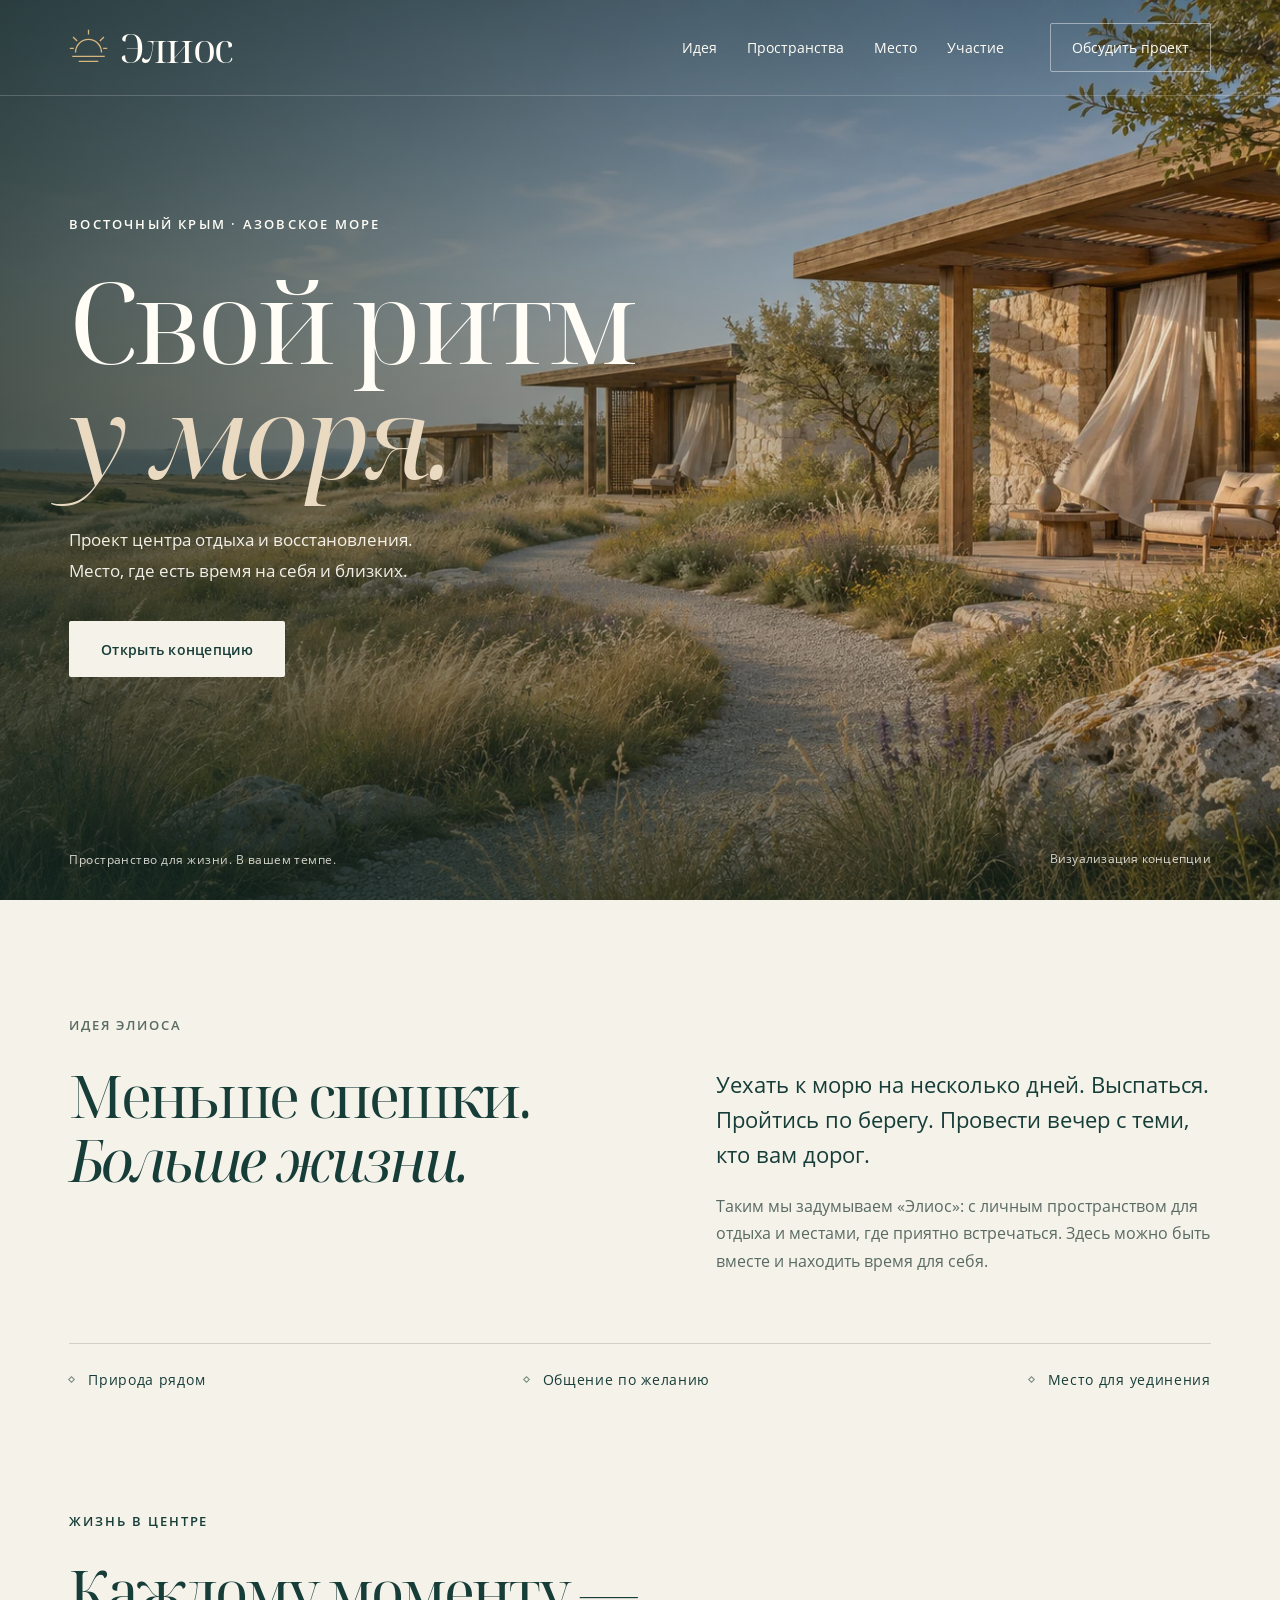
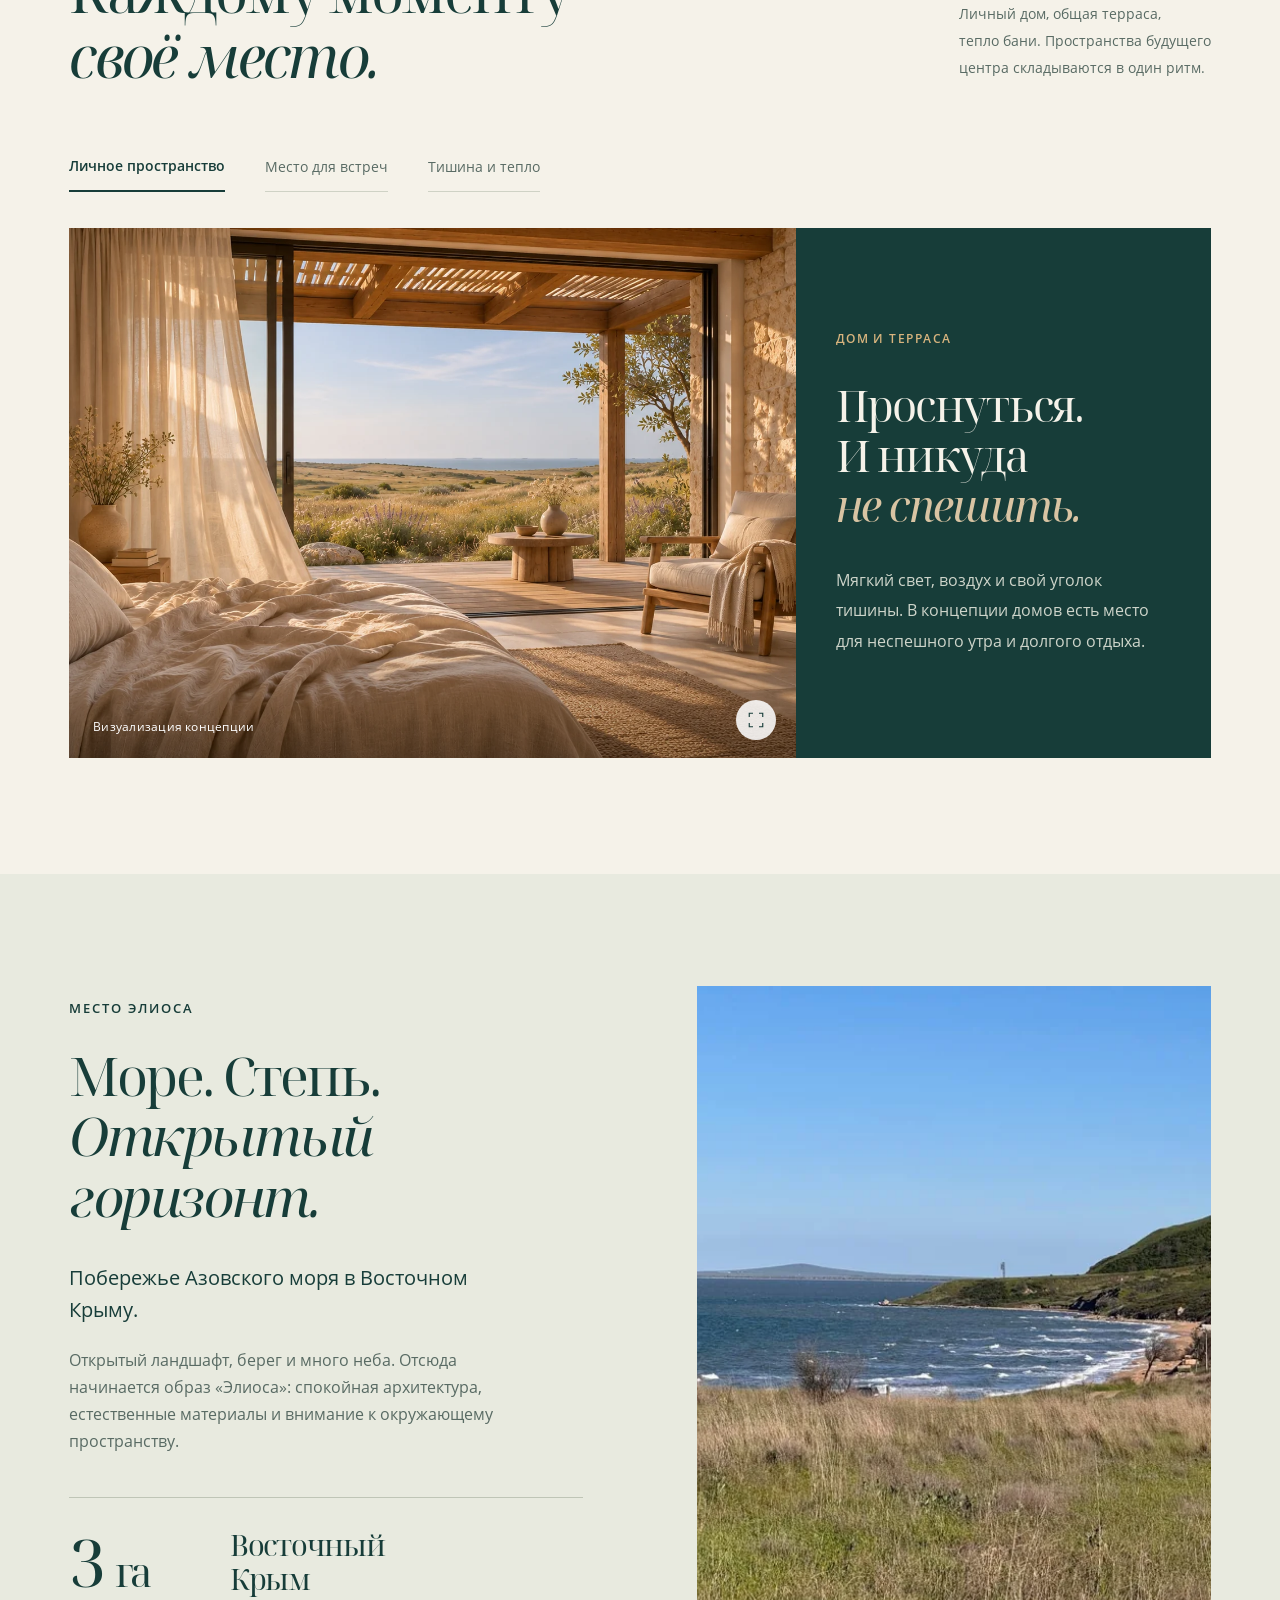
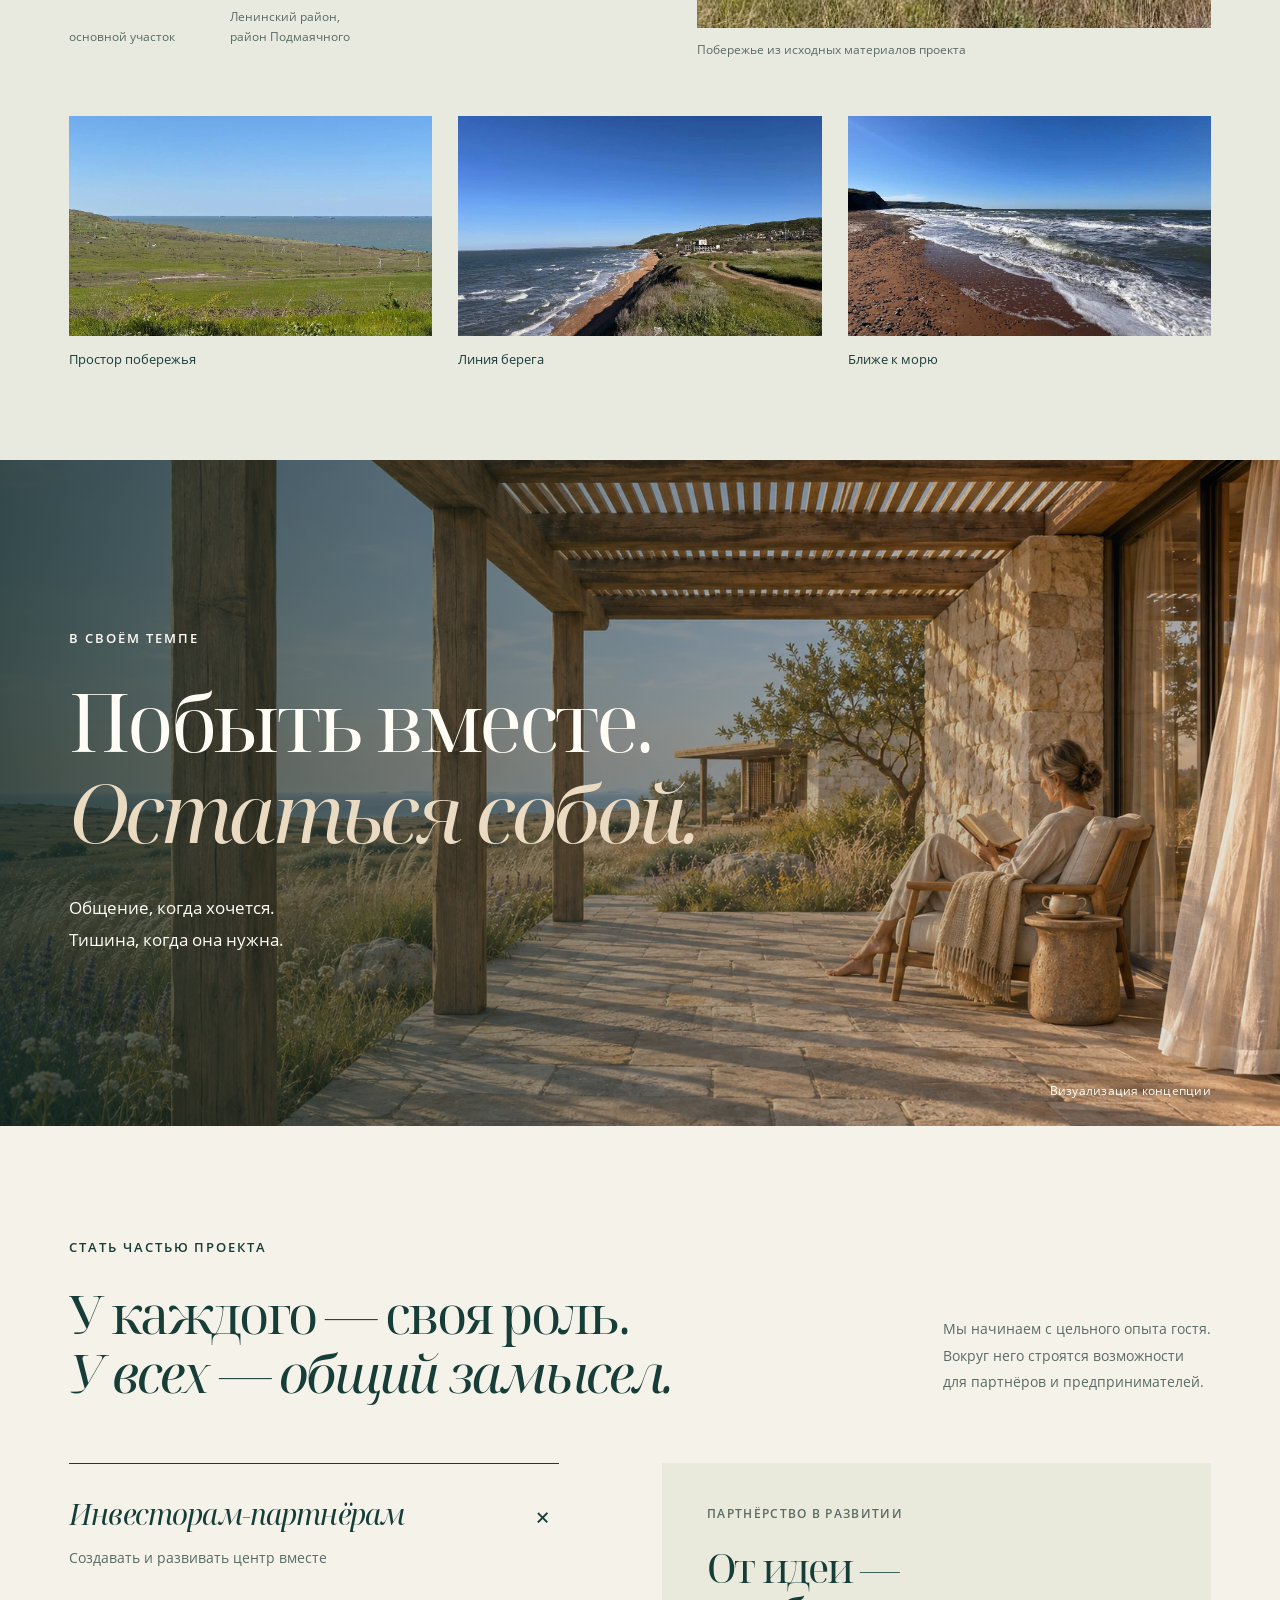
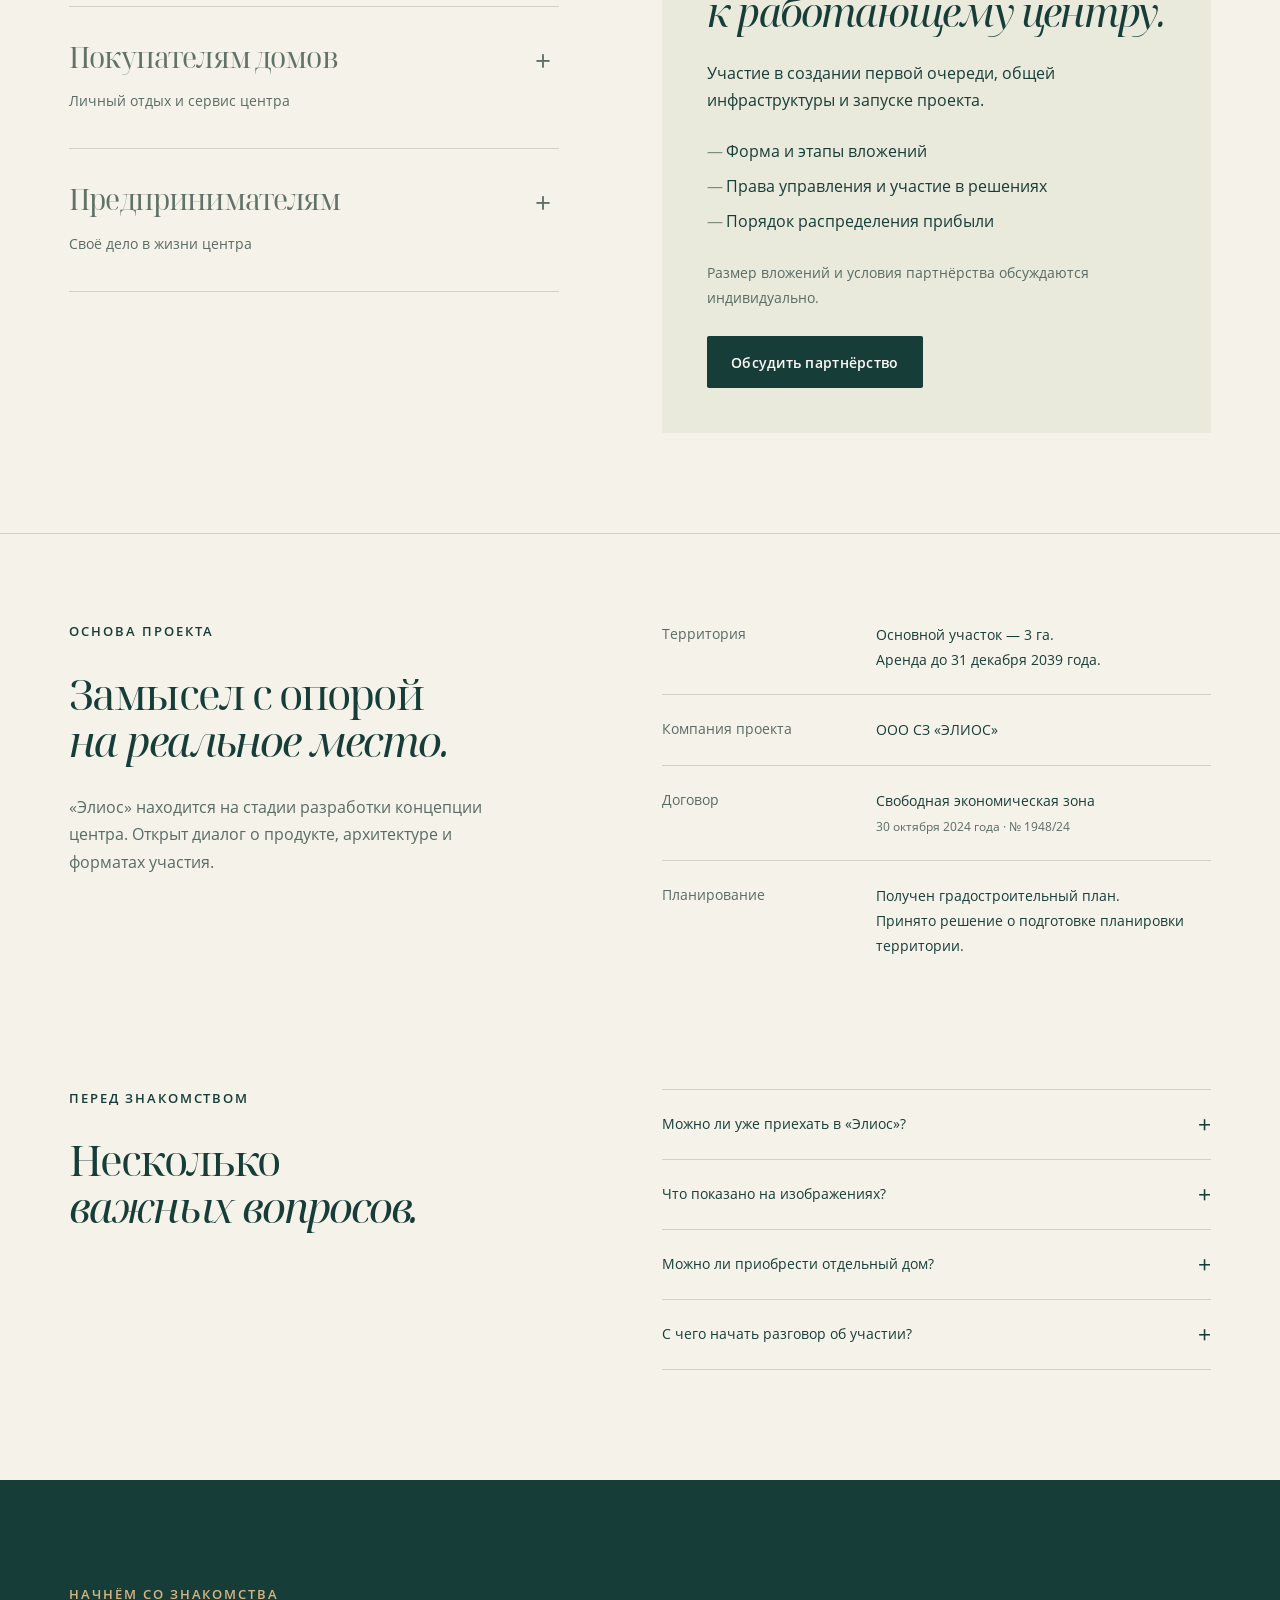
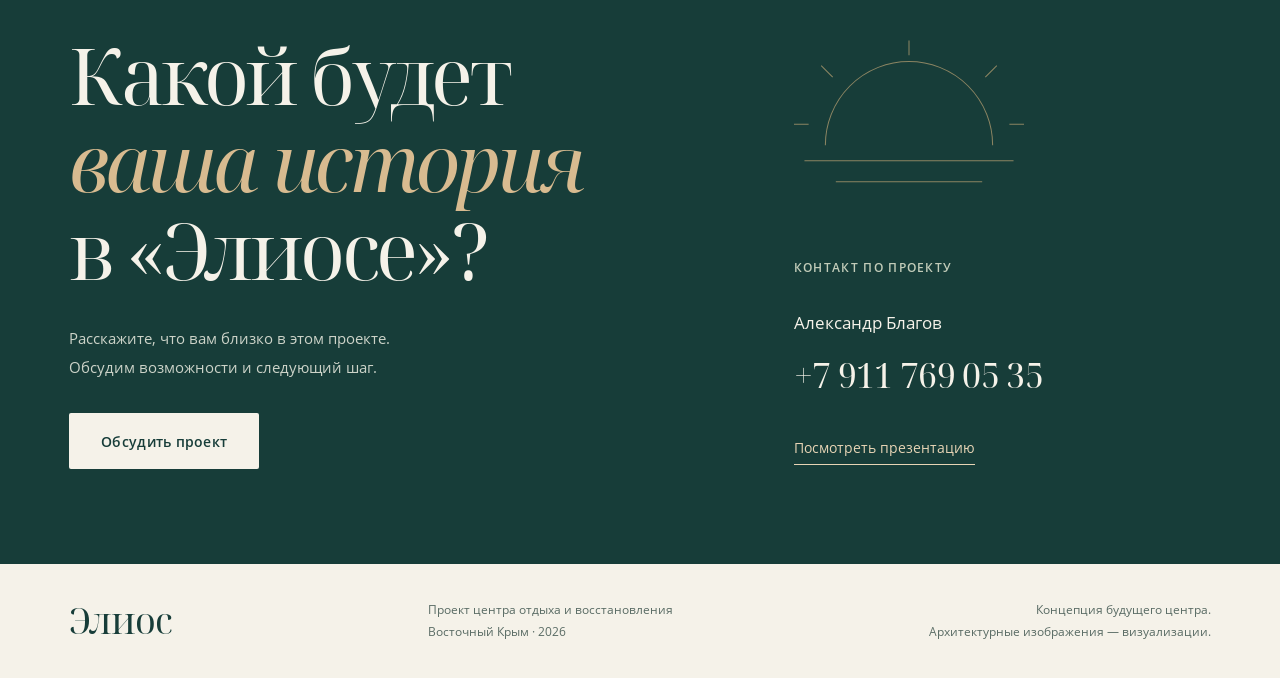
==== index.html @ 0b19d4a9 "Собрать первый макет сайта Элиос: концепция, пространства и участие" ====
<!doctype html>
<html lang="ru">
<head>
  <meta charset="UTF-8">
  <meta name="viewport" content="width=device-width,initial-scale=1">
  <meta name="theme-color" content="#173d39">
  <meta name="robots" content="noindex,nofollow,noarchive">
  <meta name="description" content="Элиос — проект центра отдыха и восстановления на побережье Азовского моря в Восточном Крыму. Свой ритм у моря. Концепция и возможности участия.">
  <meta property="og:title" content="Элиос — свой ритм у моря">
  <meta property="og:description" content="Проект центра отдыха и восстановления в Восточном Крыму. Откройте концепцию и найдите свою роль в проекте.">
  <meta property="og:type" content="website">
  <meta property="og:locale" content="ru_RU">
  <title>Элиос — свой ритм у моря</title>
  <link rel="icon" type="image/svg+xml" href="assets/favicon.svg">
  <link rel="preload" href="assets/fonts/serif.woff" as="font" type="font/woff" crossorigin>
  <link rel="preload" href="assets/fonts/sans.woff" as="font" type="font/woff" crossorigin>
  <link rel="preload" as="image" href="assets/hero.webp" imagesrcset="assets/hero-small.webp 840w, assets/hero.webp 1672w" imagesizes="100vw">
  <link rel="stylesheet" href="styles.css">
  <script src="app.js" defer></script>
</head>
<body>
  <a class="skip-link" href="#main">Перейти к содержанию</a>
  <header class="header" id="header">
    <a class="brand" href="#top" aria-label="Элиос — на главную">
      <svg class="sun-mark" viewBox="0 0 48 48" fill="none" aria-hidden="true"><path d="M8 30a16 16 0 0 1 32 0M4 35h40M12 41h24M24 2v6M5 11l5 5M43 11l-5 5M1 25h5M42 25h5" stroke="currentColor" stroke-width="1.6"/></svg>
      <span>Элиос</span>
    </a>
    <nav class="nav" aria-label="Основная навигация" id="navigation">
      <a href="#idea">Идея</a><a href="#spaces">Пространства</a><a href="#place">Место</a><a href="#participation">Участие</a>
      <button class="nav-contact" type="button" data-contact>Обсудить проект</button>
    </nav>
    <button class="menu-toggle" type="button" aria-expanded="false" aria-controls="navigation" aria-label="Открыть меню"><span></span><span></span></button>
  </header>

  <main id="main">
    <section class="hero" id="top" aria-labelledby="hero-title">
      <img class="hero-image" src="assets/hero.webp" srcset="assets/hero-small.webp 840w, assets/hero.webp 1672w" sizes="100vw" width="1672" height="941" alt="Визуализация концепции: дома с террасами среди прибрежной степи" fetchpriority="high">
      <div class="hero-shade"></div>
      <div class="hero-content wrap">
        <p class="eyebrow hero-eyebrow">Восточный Крым · Азовское море</p>
        <h1 id="hero-title">Свой ритм<br> <em>у моря.</em></h1>
        <p class="hero-copy">Проект центра отдыха и восстановления.<br> Место, где есть время на себя и близких.</p>
        <a class="button button-light" href="#idea">Открыть концепцию</a>
      </div>
      <div class="hero-bottom wrap"><span>Пространство для жизни. В вашем темпе.</span><span class="image-note">Визуализация концепции</span></div>
    </section>

    <section class="intro section wrap" id="idea" aria-labelledby="intro-title">
      <div class="intro-heading"><p class="eyebrow">Идея Элиоса</p><h2 id="intro-title">Меньше спешки.<br> <em>Больше жизни.</em></h2></div>
      <div class="intro-copy"><p class="lead">Уехать к морю на несколько дней. Выспаться. Пройтись по берегу. Провести вечер с теми, кто вам дорог.</p><p>Таким мы задумываем «Элиос»: с личным пространством для отдыха и местами, где приятно встречаться. Здесь можно быть вместе и находить время для себя.</p></div>
      <div class="intro-values"><span>Природа рядом</span><span>Общение по желанию</span><span>Место для уединения</span></div>
    </section>

    <section class="spaces section" id="spaces" aria-labelledby="spaces-title">
      <div class="section-top wrap"><div><p class="eyebrow">Жизнь в центре</p><h2 id="spaces-title">Каждому моменту —<br> <em>своё место.</em></h2></div><p class="section-aside">Личный дом, общая терраса,<br> тепло бани. Пространства будущего<br> центра складываются в один ритм.</p></div>
      <div class="space-tabs wrap" role="tablist" aria-label="Пространства центра">
        <button id="tab-home" role="tab" aria-selected="true" aria-controls="space-home" tabindex="0" data-space="home">Личное пространство</button>
        <button id="tab-cafe" role="tab" aria-selected="false" aria-controls="space-cafe" tabindex="-1" data-space="cafe">Место для встреч</button>
        <button id="tab-bath" role="tab" aria-selected="false" aria-controls="space-bath" tabindex="-1" data-space="bath">Тишина и тепло</button>
      </div>
      <div class="space-stage wrap">
        <article class="space-panel" id="space-home" role="tabpanel" aria-labelledby="tab-home" tabindex="0">
          <div class="space-visual"><img src="assets/home.webp" srcset="assets/home-small.webp 840w, assets/home.webp 1672w" sizes="(max-width: 760px) 100vw, 75vw" width="1672" height="941" loading="lazy" alt="Визуализация светлой спальни с выходом на террасу"><span class="image-note">Визуализация концепции</span><button class="image-expand" type="button" data-gallery="home" aria-label="Увеличить визуализацию дома"><svg viewBox="0 0 24 24" fill="none" aria-hidden="true"><path d="M8 3H3v5M16 3h5v5M3 16v5h5M21 16v5h-5" stroke="currentColor" stroke-width="1.5"/></svg></button></div>
          <div class="space-story"><span class="small-label">Дом и терраса</span><h3>Проснуться.<br> И никуда<br> <em>не спешить.</em></h3><p>Мягкий свет, воздух и свой уголок тишины. В концепции домов есть место для неспешного утра и долгого отдыха.</p></div>
        </article>
        <article class="space-panel" id="space-cafe" role="tabpanel" aria-labelledby="tab-cafe" tabindex="0" hidden>
          <div class="space-visual"><img src="assets/cafe.webp" srcset="assets/cafe-small.webp 840w, assets/cafe.webp 1672w" sizes="(max-width: 760px) 100vw, 75vw" width="1672" height="941" loading="lazy" alt="Визуализация открытой террасы кафе в вечернем свете"><span class="image-note">Визуализация концепции</span><button class="image-expand" type="button" data-gallery="cafe" aria-label="Увеличить визуализацию кафе"><svg viewBox="0 0 24 24" fill="none" aria-hidden="true"><path d="M8 3H3v5M16 3h5v5M3 16v5h5M21 16v5h-5" stroke="currentColor" stroke-width="1.5"/></svg></button></div>
          <div class="space-story"><span class="small-label">Кафе и общие пространства</span><h3>Разговоры,<br> которые хочется<br> <em>продолжить.</em></h3><p>Завтрак на открытом воздухе, ужин с близкими, новые знакомства. Общая терраса задумана как место притяжения гостей.</p></div>
        </article>
        <article class="space-panel" id="space-bath" role="tabpanel" aria-labelledby="tab-bath" tabindex="0" hidden>
          <div class="space-visual"><img src="assets/bath.webp" srcset="assets/bath-small.webp 840w, assets/bath.webp 1672w" sizes="(max-width: 760px) 100vw, 75vw" width="1672" height="941" loading="lazy" alt="Визуализация бани с деревянной купелью и местом для отдыха"><span class="image-note">Визуализация концепции</span><button class="image-expand" type="button" data-gallery="bath" aria-label="Увеличить визуализацию бани"><svg viewBox="0 0 24 24" fill="none" aria-hidden="true"><path d="M8 3H3v5M16 3h5v5M3 16v5h5M21 16v5h-5" stroke="currentColor" stroke-width="1.5"/></svg></button></div>
          <div class="space-story"><span class="small-label">Баня и отдых</span><h3>Тёплый пар.<br> Чашка чая.<br> <em>Тихий вечер.</em></h3><p>Отдых, которому можно отдать всё внимание. Баня и пространство после пара — одна из идей будущей инфраструктуры центра.</p></div>
        </article>
      </div>
    </section>

    <section class="place section" id="place" aria-labelledby="place-title">
      <div class="place-layout wrap">
        <div class="place-copy"><p class="eyebrow">Место Элиоса</p><h2 id="place-title">Море. Степь.<br> <em>Открытый горизонт.</em></h2><p class="lead">Побережье Азовского моря в Восточном Крыму.</p><p>Открытый ландшафт, берег и много неба. Отсюда начинается образ «Элиоса»: спокойная архитектура, естественные материалы и внимание к окружающему пространству.</p><div class="place-facts"><div><strong>3 <span>га</span></strong><span>основной участок</span></div><div><strong class="fact-place">Восточный<br> Крым</strong><span>Ленинский район,<br> район Подмаячного</span></div></div></div>
        <figure class="place-photo"><button type="button" data-gallery="coast" aria-label="Посмотреть фотографию побережья крупнее"><img src="assets/coast.webp" srcset="assets/coast-small.webp 840w, assets/coast.webp 1280w" sizes="(max-width: 760px) 100vw, 50vw" width="1280" height="960" loading="lazy" alt="Фотография побережья из исходных материалов Элиоса: бухта, травянистый берег и море"></button><figcaption>Побережье из исходных материалов проекта</figcaption></figure>
      </div>
      <div class="coast-gallery wrap"><button type="button" data-gallery="land"><img src="assets/land.webp" width="1280" height="960" loading="lazy" alt="Открытая степная территория с морем на горизонте"><span>Простор побережья</span></button><button type="button" data-gallery="shore"><img src="assets/shore.webp" width="1280" height="960" loading="lazy" alt="Вид вдоль береговой линии Азовского моря"><span>Линия берега</span></button><button type="button" data-gallery="waves"><img src="assets/waves.webp" width="1008" height="680" loading="lazy" alt="Набегающие на берег морские волны"><span>Ближе к морю</span></button></div>
    </section>

    <section class="pause-section" aria-labelledby="pause-title"><img src="assets/porch.webp" width="1672" height="941" loading="lazy" alt="Визуализация террасы с видом на прибрежный ландшафт"><div class="pause-shade"></div><div class="pause-copy wrap"><p class="eyebrow">В своём темпе</p><h2 id="pause-title">Побыть вместе.<br> <em>Остаться собой.</em></h2><p>Общение, когда хочется.<br> Тишина, когда она нужна.</p></div><span class="image-note">Визуализация концепции</span></section>

    <section class="participation section" id="participation" aria-labelledby="participation-title">
      <div class="section-top wrap"><div><p class="eyebrow">Стать частью проекта</p><h2 id="participation-title">У каждого — своя роль.<br> <em>У всех — общий замысел.</em></h2></div><p class="section-aside">Мы начинаем с цельного опыта гостя.<br> Вокруг него строятся возможности<br> для партнёров и предпринимателей.</p></div>
      <div class="participation-layout wrap">
        <div class="role-tabs" role="tablist" aria-label="Направления участия" aria-orientation="vertical">
          <button id="role-partner" type="button" role="tab" aria-selected="true" aria-controls="panel-partner" tabindex="0" data-role="partner"><span class="role-label">Инвесторам-партнёрам</span><span>Создавать и развивать центр вместе</span><span class="role-indicator" aria-hidden="true">+</span></button>
          <button id="role-home" type="button" role="tab" aria-selected="false" aria-controls="panel-home" tabindex="-1" data-role="home"><span class="role-label">Покупателям домов</span><span>Личный отдых и сервис центра</span><span class="role-indicator" aria-hidden="true">+</span></button>
          <button id="role-business" type="button" role="tab" aria-selected="false" aria-controls="panel-business" tabindex="-1" data-role="business"><span class="role-label">Предпринимателям</span><span>Своё дело в жизни центра</span><span class="role-indicator" aria-hidden="true">+</span></button>
        </div>
        <div class="role-content">
          <article id="panel-partner" role="tabpanel" aria-labelledby="role-partner" tabindex="0"><p class="small-label">Партнёрство в развитии</p><h3>От идеи —<br> <em>к работающему центру.</em></h3><p>Участие в создании первой очереди, общей инфраструктуры и запуске проекта.</p><ul><li>Форма и этапы вложений</li><li>Права управления и участие в решениях</li><li>Порядок распределения прибыли</li></ul><p class="role-note">Размер вложений и условия партнёрства обсуждаются индивидуально.</p><button class="button button-dark" type="button" data-contact data-interest="partner">Обсудить партнёрство</button></article>
          <article id="panel-home" role="tabpanel" aria-labelledby="role-home" tabindex="0" hidden><p class="small-label">Дом для личного отдыха</p><h3>Своё пространство.<br> <em>Возможности центра.</em></h3><p>Для тех, кто рассматривает дом у моря для себя и близких, с доступом к жизни и сервису центра.</p><ul><li>Сценарий личного использования</li><li>Обслуживание и содержание</li><li>Возможность передачи в управление</li></ul><p class="role-note">Формат приобретения, права на объект и модель управления разрабатываются. Продажи пока не открыты.</p><button class="button button-dark" type="button" data-contact data-interest="home">Узнать о формате</button></article>
          <article id="panel-business" role="tabpanel" aria-labelledby="role-business" tabindex="0" hidden><p class="small-label">Инфраструктура и сервис</p><h3>Ваше дело.<br> <em>Общая атмосфера.</em></h3><p>Кафе, баня, спа и другие услуги для гостей. Рассматриваем идеи предпринимателей, которым близка концепция центра.</p><ul><li>Направление и состав объекта</li><li>Вложения и договорная модель</li><li>Общие стандарты и взаимодействие</li></ul><p class="role-note">Условия создания и работы каждого объекта определяются отдельно.</p><button class="button button-dark" type="button" data-contact data-interest="business">Предложить свой проект</button></article>
        </div>
      </div>
    </section>

    <section class="foundation section wrap" aria-labelledby="foundation-title"><div class="foundation-heading"><p class="eyebrow">Основа проекта</p><h2 id="foundation-title">Замысел с опорой<br> <em>на реальное место.</em></h2><p>«Элиос» находится на стадии разработки концепции центра. Открыт диалог о продукте, архитектуре и форматах участия.</p></div><dl class="foundation-list"><div><dt>Территория</dt><dd>Основной участок — 3 га.<br> Аренда до 31 декабря 2039 года.</dd></div><div><dt>Компания проекта</dt><dd>ООО СЗ «ЭЛИОС»</dd></div><div><dt>Договор</dt><dd>Свободная экономическая зона<br> <span>30 октября 2024 года · № 1948/24</span></dd></div><div><dt>Планирование</dt><dd>Получен градостроительный план.<br> Принято решение о подготовке планировки территории.</dd></div></dl></section>

    <section class="faq section wrap" aria-labelledby="faq-title"><div><p class="eyebrow">Перед знакомством</p><h2 id="faq-title">Несколько<br> <em>важных вопросов.</em></h2></div><div class="faq-items"><details><summary>Можно ли уже приехать в «Элиос»?<span aria-hidden="true">+</span></summary><p>Центр находится на стадии разработки. Бронирование отдыха пока не открыто. Сейчас можно познакомиться с концепцией, рассказать о своём интересе и обсудить участие в проекте.</p></details><details><summary>Что показано на изображениях?<span aria-hidden="true">+</span></summary><p>Снимки побережья взяты из исходных материалов «Элиоса». Дома, кафе, баня и террасы — визуализации идеи будущего центра. Они помогают обсудить атмосферу и архитектурный характер; состав объектов и их размещение ещё определяются.</p></details><details><summary>Можно ли приобрести отдельный дом?<span aria-hidden="true">+</span></summary><p>Такой интерес предусмотрен в концепции. Формат приобретения, статус объекта, права покупателя и условия управления требуют отдельной проработки. Готового предложения о продаже дома или земельного участка сейчас нет.</p></details><details><summary>С чего начать разговор об участии?<span aria-hidden="true">+</span></summary><p>С вашей цели и возможной роли: развитие центра, дом для отдыха или собственный объект инфраструктуры. На этой основе обсуждаются формат, этапы и условия. Связаться можно с Александром Благовым по номеру <a href="tel:+79117690535">+7 911 769 05 35</a>.</p></details></div></section>

    <section class="contact section" id="contact" aria-labelledby="contact-title"><div class="wrap contact-layout"><div><p class="eyebrow">Начнём со знакомства</p><h2 id="contact-title">Какой будет<br> <em>ваша история</em><br> в «Элиосе»?</h2><p>Расскажите, что вам близко в этом проекте.<br> Обсудим возможности и следующий шаг.</p><button type="button" class="button button-light" data-contact>Обсудить проект</button></div><div class="contact-side"><svg class="contact-sun" viewBox="0 0 220 150" fill="none" aria-hidden="true"><path d="M30 100a80 80 0 0 1 160 0M10 115h200M40 135h140M110 0v14M26 24l11 11M194 24l-11 11M0 80h14M206 80h14" stroke="currentColor" stroke-width="1"/></svg><p class="small-label">Контакт по проекту</p><p class="contact-name">Александр Благов</p><a class="contact-phone" href="tel:+79117690535">+7 911 769 05 35</a><a class="text-link" href="https://drive.google.com/file/d/1gvgxaFCP_Wr2BarTZS7fdgreUonL3RET/view" target="_blank" rel="noopener noreferrer">Посмотреть презентацию <span class="sr-only">(откроется в новой вкладке)</span></a></div></div></section>
  </main>

  <footer class="footer wrap"><a class="brand footer-brand" href="#top">Элиос</a><p>Проект центра отдыха и восстановления<br> Восточный Крым · 2026</p><p class="footer-note">Концепция будущего центра.<br> Архитектурные изображения — визуализации.</p></footer>

  <dialog class="contact-dialog" id="contact-dialog" aria-labelledby="dialog-title"><button class="dialog-close" type="button" data-close aria-label="Закрыть окно">×</button><p class="eyebrow">Познакомимся ближе</p><h2 id="dialog-title">Что вам<br> <em>интересно?</em></h2><p class="dialog-intro">Выберите направление для разговора<br> с Александром Благовым.</p><fieldset class="interest-options"><legend class="sr-only">Ваш интерес к проекту</legend><label><input type="radio" name="interest" value="guest" checked><span>Отдых в центре</span></label><label><input type="radio" name="interest" value="partner"><span>Партнёрство</span></label><label><input type="radio" name="interest" value="home"><span>Дом для себя</span></label><label><input type="radio" name="interest" value="business"><span>Свой бизнес</span></label></fieldset><p id="interest-description" class="interest-description">Расскажите, каким вы представляете отдых в «Элиосе». Центр пока находится на стадии разработки.</p><a href="tel:+79117690535" class="button button-dark dialog-phone">Позвонить Александру</a><a href="tel:+79117690535" class="dialog-number">+7 911 769 05 35</a><button type="button" id="copy-inquiry" class="text-link copy-inquiry">Скопировать текст обращения</button><p id="copy-status" class="copy-status" role="status" aria-live="polite"></p></dialog>
  <dialog class="gallery-dialog" id="gallery-dialog" aria-labelledby="gallery-caption"><button class="gallery-close" type="button" data-close aria-label="Закрыть изображение">×</button><div class="gallery-frame"><img id="gallery-image" alt=""><button type="button" class="gallery-previous" aria-label="Предыдущее изображение">‹</button><button type="button" class="gallery-next" aria-label="Следующее изображение">›</button></div><div class="gallery-bottom"><p id="gallery-caption"></p><span id="gallery-count" aria-label="Номер изображения"></span></div></dialog>
</body>
</html>
---- styles.css ----
@font-face{font-family:ElSerif;src:url('assets/fonts/serif.woff') format('woff');font-style:normal;font-weight:400;font-display:swap}
@font-face{font-family:ElSerif;src:url('assets/fonts/serif-italic.woff') format('woff');font-style:italic;font-weight:400;font-display:swap}
@font-face{font-family:ElSans;src:url('assets/fonts/sans.woff') format('woff');font-style:normal;font-weight:400;font-display:swap}
@font-face{font-family:ElSans;src:url('assets/fonts/sans-semibold.woff') format('woff');font-style:normal;font-weight:600;font-display:swap}
:root{--ink:#173d39;--deep:#12332f;--paper:#f5f2e9;--white:#fffdf6;--muted:#596b64;--gold:#d8b47e;--line:#cfd2c5;--serif:ElSerif,Georgia,serif;--sans:ElSans,Arial,sans-serif;--gutter:clamp(24px,5.4vw,92px)}
*,*::before,*::after{box-sizing:border-box}
html{scroll-behavior:smooth;scroll-padding-top:92px}
body{margin:0;background:var(--paper);color:var(--ink);font:400 16px/1.7 var(--sans);-webkit-font-smoothing:antialiased}
body.modal-open{overflow:hidden}
button,input,a{-webkit-tap-highlight-color:transparent}
button,input{font:inherit}
button,a{touch-action:manipulation}
button{color:inherit;cursor:pointer}
a{color:inherit;text-decoration:none}
img{display:block;width:100%;object-fit:cover}
button{border:0}
button:focus-visible,a:focus-visible,summary:focus-visible,[tabindex]:focus-visible{outline:2px solid #bf853b;outline-offset:6px}
button:disabled{cursor:default}
figure,p,h1,h2,h3{margin:0}
p+p{margin-top:1.3em}
h1,h2,h3{font-family:var(--serif);font-weight:400;line-height:1.12;letter-spacing:-.045em}
h2{font-size:clamp(40px,4.5vw,70px)}
h3{font-size:clamp(32px,3vw,46px)}
em{font-weight:400}
::selection{background:#d8b47e;color:var(--deep)}
[hidden]{display:none!important}
.wrap{width:min(100%,1600px);padding-inline:var(--gutter);margin-inline:auto}
.section{padding-block:112px}
.eyebrow,.small-label{font-family:var(--sans);font-size:13px;line-height:1.5;letter-spacing:.15em;text-transform:uppercase;font-weight:600}
.eyebrow{margin-bottom:28px}
.small-label{letter-spacing:.11em}
.lead{font-size:clamp(19px,1.7vw,24px);line-height:1.6}
.button{display:inline-flex;justify-content:center;align-items:center;min-height:56px;padding:16px 31px;border:1px solid transparent;border-radius:2px;font-size:14px;font-weight:600;letter-spacing:.02em;line-height:1.5;transition:background .2s,color .2s,transform .2s}
.button:hover{transform:translateY(-2px)}
.button-light{background:var(--paper);color:var(--ink)}
.button-light:hover{background:#e2d4b8}
.button-dark{background:var(--ink);color:var(--white)}
.button-dark:hover{background:#2a5148}
.text-link{display:inline-block;padding:5px 0;background:none;border:0;border-bottom:1px solid currentColor;font-size:14px;line-height:1.6}
.text-link:hover{color:#b88b4a}
.image-note{font-size:12px;letter-spacing:.02em;line-height:1.5}
.sr-only{position:absolute;width:1px;height:1px;padding:0;margin:-1px;overflow:hidden;clip:rect(0,0,0,0);white-space:nowrap;border:0}
.skip-link{position:fixed;left:20px;top:-100px;z-index:200;padding:12px;background:var(--paper);color:var(--ink)}
.skip-link:focus{top:12px}

/* Navigation and first impression */
.header{position:absolute;left:0;right:0;top:0;z-index:40;display:flex;align-items:center;justify-content:space-between;gap:24px;padding:23px var(--gutter);color:var(--white);border-bottom:1px solid #ffffff30;transition:background .25s,padding .25s,color .25s}
.header.is-scrolled{position:fixed;padding-block:13px;background:rgba(245,242,233,.97);color:var(--ink);border-bottom:1px solid var(--line);backdrop-filter:blur(16px)}
.brand{display:flex;gap:12px;align-items:center;font:400 40px/1 var(--serif);letter-spacing:-.03em;white-space:nowrap}
.sun-mark{width:39px;height:39px;color:var(--gold)}
.is-scrolled .sun-mark{color:var(--ink)}
.nav{display:flex;gap:30px;align-items:center;font-size:14px;line-height:1.5}
.nav>a{padding-block:10px;border-bottom:1px solid transparent;transition:border-color .2s}
.nav>a:hover{border-bottom-color:currentColor}
.nav-contact{margin-left:16px;padding:13px 21px;background:transparent;color:inherit;border:1px solid #ffffff70;border-radius:2px;font-size:14px}
.nav-contact:hover{background:#ffffff15}
.is-scrolled .nav-contact{border-color:#173d3950}
.is-scrolled .nav-contact:hover{background:#173d390b}
.menu-toggle{display:none;background:none;width:44px;height:44px;padding:10px;color:inherit}
.menu-toggle span{display:block;height:1px;background:currentColor;margin:7px 0;transition:transform .2s}
.hero{position:relative;min-height:780px;height:100svh;max-height:1120px;display:flex;align-items:center;isolation:isolate;background:#4a5447;color:var(--white);overflow:hidden}
.hero-image,.hero-shade{position:absolute;inset:0;height:100%;z-index:-2}
.hero-image{object-position:center 56%}
.hero-shade{z-index:-1;background:linear-gradient(90deg,rgba(15,35,31,.72),rgba(20,38,31,.3) 53%,rgba(20,38,31,.03)),linear-gradient(0deg,rgba(15,35,31,.54),transparent 30%,transparent 70%,rgba(20,38,31,.3))}
.hero-content{padding-top:92px;padding-bottom:100px}
.hero-eyebrow{font-size:13px;letter-spacing:.17em;margin-bottom:30px}
.hero h1{font-size:clamp(80px,8.8vw,143px);line-height:1.02;letter-spacing:-.035em;max-width:1050px}
.hero h1 em{color:#eadac2}
.hero-copy{margin:31px 0 35px;font-size:17px;line-height:1.8;color:#fffdf6eb}
.hero-bottom{position:absolute;bottom:30px;left:0;right:0;display:flex;justify-content:space-between;gap:20px;font-size:12px;letter-spacing:.04em;color:#fffdf6d0}
.hero-bottom .image-note{text-align:right}

/* A deliberately spacious editorial rhythm */
.intro{display:grid;grid-template-columns:1.1fr 1fr;column-gap:9%;padding-top:116px;padding-bottom:58px}
.intro .eyebrow{color:var(--muted)}
.intro-copy{padding-top:52px;max-width:560px}
.intro-copy>p+p{font-size:16px;color:var(--muted)}
.intro-values{grid-column:1/-1;display:flex;justify-content:space-between;gap:20px;margin-top:68px;padding-top:24px;border-top:1px solid var(--line);font-size:13px;letter-spacing:.05em}
.intro-values span{display:flex;gap:14px;align-items:center}
.intro-values span::before{content:'';width:5px;height:5px;border:1px solid #75877a;transform:rotate(45deg)}
.section-top{display:flex;justify-content:space-between;gap:60px;align-items:flex-end;margin-bottom:54px}
.section-aside{font-size:15px;line-height:1.9;color:var(--muted);padding-bottom:7px;max-width:360px}
.spaces{padding-top:62px;padding-bottom:116px}
.space-tabs{display:flex;gap:40px;margin-bottom:36px}
.space-tabs button{position:relative;background:none;padding:12px 0;border-bottom:1px solid var(--line);text-align:left;color:var(--muted);font-size:14px;transition:color .2s,border-color .2s}
.space-tabs button[aria-selected=true]{color:var(--ink);border-bottom:2px solid var(--ink);font-weight:600}
.space-tabs button:hover{color:var(--ink)}
.space-panel{position:relative;display:grid;grid-template-columns:1.75fr 1fr;align-items:stretch;min-height:530px;animation:appear .4s ease}
.space-visual{position:relative;min-width:0;overflow:hidden}
.space-visual img{height:100%;min-height:530px;object-position:47% center}
.space-visual::after{content:'';position:absolute;inset:75% 0 0;background:linear-gradient(transparent,#0005);pointer-events:none}
.space-visual .image-note{position:absolute;bottom:22px;left:24px;color:#fff;z-index:1}
.image-expand{position:absolute;right:20px;bottom:18px;z-index:2;background:#ffffffde;color:var(--ink);width:40px;height:40px;display:grid;place-items:center;border-radius:50%}
.image-expand:hover{background:#fff}
.image-expand svg{width:18px;height:18px}
.space-story{display:flex;flex-direction:column;justify-content:center;padding:50px 40px;background:var(--ink);color:var(--paper)}
.space-story .small-label{color:var(--gold);font-size:12px;letter-spacing:.12em;margin-bottom:32px}
.space-story h3{font-size:clamp(35px,3.4vw,52px);line-height:1.15;letter-spacing:-.04em}
.space-story h3 em{color:#d9c4a3}
.space-story p{margin-top:35px;font-size:15px;line-height:1.9;color:#e8eadfdf;max-width:340px}
.place{background:#e8eadf;padding-bottom:90px}
.place-layout{display:grid;grid-template-columns:1fr 1fr;gap:10%;align-items:center}
.place-copy h2{font-size:clamp(40px,4.2vw,65px);margin-bottom:35px}
.place-copy .lead{font-size:20px;max-width:420px}
.place-copy>p:not(.eyebrow):not(.lead){font-size:15px;max-width:470px;color:var(--muted)}
.place-photo img{aspect-ratio:4/5;height:auto;object-position:54% center;transition:transform .5s}
.place-photo button{display:block;padding:0;background:transparent;width:100%;overflow:hidden;cursor:zoom-in}
.place-photo button:hover img{transform:scale(1.025)}
.place-photo figcaption{font-size:12px;color:var(--muted);padding-top:12px}
.place-facts{display:flex;gap:55px;margin-top:42px;padding-top:30px;border-top:1px solid #bfc5b6}
.place-facts>div{display:flex;flex-direction:column;justify-content:space-between;gap:12px}
.place-facts strong{font:400 66px/1 var(--serif);letter-spacing:-.045em}
.place-facts strong span{font-size:40px}
.place-facts .fact-place{font-size:29px;line-height:1.15}
.place-facts>div>span{font-size:12px;color:var(--muted)}
.coast-gallery{display:grid;grid-template-columns:1fr 1fr 1fr;gap:26px;margin-top:55px}
.coast-gallery button{padding:0;text-align:left;position:relative;background:transparent;overflow:hidden;cursor:zoom-in}
.coast-gallery img{aspect-ratio:1.65;height:auto;transition:transform .5s}
.coast-gallery button:hover img{transform:scale(1.03)}
.coast-gallery span{display:block;font-size:13px;padding-top:12px;position:relative;background:#e8eadf}
.pause-section{position:relative;min-height:650px;height:74vh;max-height:850px;color:var(--white);display:flex;align-items:center;isolation:isolate;overflow:hidden}
.pause-section>img{position:absolute;inset:0;height:100%;z-index:-2;object-position:center 65%}
.pause-shade{position:absolute;inset:0;z-index:-1;background:linear-gradient(90deg,#0c2524c9,#0c252450 60%,#0c252410)}
.pause-copy h2{font-size:clamp(54px,6.3vw,100px)}
.pause-copy h2 em{color:#eadac2}
.pause-copy>p:last-child{font-size:17px;line-height:1.9;margin-top:35px}
.pause-section>.image-note{position:absolute;right:var(--gutter);bottom:26px}

/* The three audiences are real, different paths */
.participation{padding-bottom:100px}
.participation .section-top h2{font-size:clamp(40px,4.1vw,64px)}
.participation-layout{display:grid;grid-template-columns:1fr 1.12fr;gap:9%;margin-top:60px}
.role-tabs{display:flex;flex-direction:column}
.role-tabs button{display:block;position:relative;background:transparent;text-align:left;padding:32px 50px 34px 0;border-top:1px solid var(--line)}
.role-tabs button:last-child{border-bottom:1px solid var(--line)}
.role-tabs .role-label{display:block;font-family:var(--serif);font-size:clamp(26px,2.2vw,34px);letter-spacing:-.03em;line-height:1.3;margin-bottom:12px}
.role-tabs button>span:nth-child(2){font-size:13px;color:var(--muted)}
.role-tabs .role-indicator{position:absolute;right:8px;top:32px;font-size:28px;line-height:1.5;font-weight:400;transition:transform .25s}
.role-tabs button[aria-selected=true]{border-top-color:var(--ink)}
.role-tabs button[aria-selected=true] .role-label{font-style:italic}
.role-tabs button[aria-selected=true] .role-indicator{transform:rotate(45deg)}
.role-tabs button[aria-selected=false]{color:#617268}
.role-tabs button:hover{color:var(--ink)}
.role-content{background:#e9e9dc;padding:42px 45px 45px;min-height:526px}
.role-content article{animation:appear .3s ease}
.role-content .small-label{font-size:12px;color:var(--muted);margin-bottom:23px}
.role-content h3{font-size:clamp(32px,3.1vw,46px);margin-bottom:25px}
.role-content p:not(.small-label){font-size:15px;max-width:470px}
.role-content ul{list-style:none;padding:0;margin:24px 0}
.role-content li{position:relative;padding-left:19px;font-size:14px;margin-block:8px}
.role-content li::before{position:absolute;left:0;content:'—';color:#7c8c7d}
.role-content p.role-note{font-size:13px;color:var(--muted);line-height:1.8;margin:22px 0 26px}
.role-content .button{min-height:52px;padding:14px 23px}
.foundation{display:grid;grid-template-columns:1fr 1.12fr;gap:9%;padding-block:88px;border-top:1px solid var(--line)}
.foundation h2{font-size:clamp(36px,3.3vw,51px)}
.foundation-heading>p:last-child{margin-top:30px;font-size:15px;max-width:420px;color:var(--muted)}
.foundation-list{margin:0}
.foundation-list>div{padding:22px 0;border-top:1px solid var(--line);display:grid;grid-template-columns:.8fr 1.4fr;gap:22px}
.foundation-list>div:first-child{padding-top:0;border:0}
.foundation-list dt{font-size:13px;color:var(--muted)}
.foundation-list dd{font-size:14px;line-height:1.8;margin:0}
.foundation-list dd span{color:var(--muted);font-size:12px}
.faq{display:grid;grid-template-columns:1fr 1.12fr;gap:9%;padding-top:20px;padding-bottom:110px}
.faq h2{font-size:clamp(36px,3.3vw,51px)}
.faq-items details{border-top:1px solid var(--line)}
.faq-items details:last-child{border-bottom:1px solid var(--line)}
.faq-items summary{display:flex;justify-content:space-between;gap:24px;cursor:pointer;list-style:none;padding:23px 0;font-size:15px;line-height:1.6}
.faq-items summary::-webkit-details-marker{display:none}
.faq-items summary>span{font-size:23px;line-height:1;transition:transform .25s;flex-shrink:0}
.faq-items details[open] summary>span{transform:rotate(45deg)}
.faq-items details p{font-size:14px;color:var(--muted);line-height:1.85;padding:0 22px 27px 0}
.faq-items details a{text-decoration:underline;text-underline-offset:3px;white-space:nowrap}
.contact{background:var(--ink);color:var(--paper);padding-top:105px;padding-bottom:95px}
.contact-layout{display:grid;grid-template-columns:1.4fr 1fr;gap:6%}
.contact .eyebrow{color:var(--gold)}
.contact h2{font-size:clamp(56px,6.1vw,94px)}
.contact h2 em{color:#d8bb90}
.contact h2+p{margin-top:30px;font-size:15px;color:#e8eadfdd;line-height:1.9}
.contact .button{margin-top:32px}
.contact-side{display:flex;align-items:flex-start;flex-direction:column;justify-content:flex-end;padding-bottom:4px;padding-left:30px}
.contact-sun{color:var(--gold);opacity:.6;width:230px;height:160px;margin-bottom:60px}
.contact-side .small-label{color:#c2ccb9;font-size:12px;margin-bottom:10px}
.contact-name{font-size:17px}
.contact-phone{font-family:var(--serif);font-size:clamp(28px,2.65vw,40px);letter-spacing:-.02em;margin:9px 0 27px;white-space:nowrap}
.contact-phone:hover{color:var(--gold)}
.contact-side .text-link{color:#e7d4b5}
.footer{padding-block:35px;display:flex;align-items:center;justify-content:space-between;gap:30px}
.footer-brand{font-size:36px}
.footer p{font-size:12px;line-height:1.8;color:var(--muted);margin:0}
.footer-note{text-align:right}

/* Actual interactions: a conversation, image viewer, mobile navigation */
dialog{border:0;padding:0;color:var(--ink);background:var(--paper);box-shadow:0 20px 100px #0003}
dialog::backdrop{background:rgba(9,29,26,.7);backdrop-filter:blur(5px)}
.contact-dialog{width:min(560px,calc(100% - 32px));max-height:calc(100svh - 40px);padding:40px 45px 27px;overflow-y:auto}
.dialog-close{position:absolute;right:15px;top:12px;width:42px;height:42px;background:transparent;font:300 32px/1 var(--sans)}
.contact-dialog .eyebrow{font-size:12px;margin-bottom:20px}
.contact-dialog h2{font-size:52px}
.dialog-intro{font-size:14px;color:var(--muted);margin-top:20px;line-height:1.8}
.interest-options{display:grid;grid-template-columns:1fr 1fr;gap:9px;margin:25px 0 0;border:0;padding:0}
.interest-options label{position:relative;cursor:pointer}
.interest-options input{position:absolute;opacity:0;width:1px;height:1px}
.interest-options span{display:block;border:1px solid #bfc5b6;padding:12px 10px;text-align:center;font-size:13px;line-height:1.6;transition:background .2s,color .2s}
.interest-options input:checked+span{background:var(--ink);border-color:var(--ink);color:var(--white)}
.interest-options input:focus-visible+span{outline:2px solid #bf853b;outline-offset:3px}
.interest-description{min-height:70px;font-size:13px;line-height:1.75;color:var(--muted);margin-top:18px}
.dialog-phone{display:flex;width:100%;margin-top:22px}
.dialog-number{display:block;text-align:center;font-family:var(--serif);font-size:25px;letter-spacing:-.02em;margin-top:12px}
.copy-inquiry{display:block;margin:14px auto 0;font-size:12px}
.copy-status{font-size:12px;line-height:1.6;margin-top:12px;min-height:20px;text-align:center;color:var(--muted)}
.gallery-dialog{width:min(1360px,calc(100% - 48px));max-width:calc(100% - 48px);max-height:calc(100svh - 44px);overflow:visible;background:#102723;color:var(--white)}
.gallery-close{position:absolute;top:10px;right:10px;z-index:3;width:44px;height:44px;border-radius:50%;background:#102723bd;color:#fff;font-size:30px;line-height:1}
.gallery-frame{position:relative;display:flex;justify-content:center;background:#071915}
.gallery-frame img{width:100%;height:min(72vh,850px);object-fit:contain}
.gallery-previous,.gallery-next{position:absolute;top:50%;transform:translateY(-50%);width:44px;height:60px;background:#102723a6;color:#fff;font-size:35px;line-height:1}
.gallery-previous{left:12px}.gallery-next{right:12px}
.gallery-bottom{display:flex;justify-content:space-between;gap:24px;padding:16px 24px;align-items:center;font-size:13px;line-height:1.7}
.gallery-bottom>span{white-space:nowrap;color:var(--gold);font-size:12px}
.copy-fallback{display:block;width:100%;margin-top:15px;min-height:125px;padding:12px;border:1px solid var(--line);color:var(--ink);background:#fffdf6;font:13px/1.6 var(--sans)}
@keyframes appear{from{opacity:.5;transform:translateY(5px)}to{opacity:1;transform:translateY(0)}}

@media(min-width:1650px){.hero-content{padding-top:120px}.hero h1{font-size:150px}.hero-copy{font-size:20px}.hero .button{font-size:16px}.section{padding-block:130px}.spaces{padding-top:70px}.hero-content,.hero-bottom{max-width:1700px}}
@media(max-width:1150px){.nav{gap:20px}.nav-contact{margin-left:0;padding:12px 16px}.space-story{padding:36px 28px}.space-story h3{font-size:40px}.space-story p{font-size:14px}.section-aside br{display:none}.section-aside{max-width:250px}.place-layout{gap:6%}.place-facts{gap:34px}.role-content{padding:35px 30px}.participation-layout,.foundation,.faq{gap:6%}.foundation-list>div{grid-template-columns:1fr;gap:8px}.contact-side{padding-left:0}.contact-phone{font-size:32px}}
@media(max-width:900px){.header{padding-block:19px}.nav{gap:16px;font-size:13px}.nav-contact{font-size:12px}.brand{font-size:34px}.sun-mark{width:34px;height:34px}.hero{min-height:720px}.hero h1{font-size:100px}.hero-copy{font-size:16px}.section{padding-block:80px}.intro{column-gap:6%;padding-bottom:40px}.intro-copy{padding-top:47px}.intro .lead{font-size:19px}.intro-copy>p+p{font-size:14px}.intro-values{margin-top:42px;font-size:12px;gap:12px}.spaces{padding-top:40px}.space-panel{grid-template-columns:1.35fr 1fr;min-height:480px}.space-visual img{min-height:480px}.space-story h3{font-size:36px}.space-story .small-label{font-size:12px;margin-bottom:24px}.space-story p{font-size:13px;margin-top:26px}.place-copy h2{font-size:42px}.place-copy .lead{font-size:18px}.place-copy>p:not(.eyebrow):not(.lead){font-size:14px}.place-facts{margin-top:28px;padding-top:25px}.place-facts strong{font-size:55px}.place-facts .fact-place{font-size:26px}.place-photo img{aspect-ratio:3/4}.coast-gallery{gap:17px;margin-top:40px}.participation .section-aside{max-width:220px}.role-tabs .role-label{font-size:28px}.role-tabs button>span:nth-child(2){font-size:12px}.role-content h3{font-size:34px}.role-content p:not(.small-label){font-size:14px}.role-content li{font-size:13px}.role-content p.role-note{font-size:12px}.role-content .button{font-size:13px}.contact h2{font-size:65px}.contact-phone{font-size:27px}.contact-sun{width:180px;margin-bottom:45px}.footer p{font-size:12px}}
@media(max-width:760px){
  :root{--gutter:24px}
  html{scroll-padding-top:84px}
  .section{padding-block:65px}
  h2{font-size:43px;line-height:1.15}
  .eyebrow{font-size:12px;letter-spacing:.14em;margin-bottom:23px}
  .button{min-height:53px;padding:15px 25px;font-size:13px}
  .header{padding-block:17px}
  .header.is-scrolled{padding-block:10px}
  .brand{font-size:33px;gap:9px}
  .sun-mark{width:32px;height:32px}
  .menu-toggle{display:block;z-index:2}
  .nav{visibility:hidden;opacity:0;pointer-events:none;position:absolute;left:0;right:0;top:100%;display:flex;flex-direction:column;align-items:stretch;gap:0;padding:12px var(--gutter) 26px;background:var(--paper);color:var(--ink);border-bottom:1px solid var(--line);transform:translateY(-8px);transition:opacity .2s,transform .2s,visibility .2s}
  .nav>a{padding-block:14px;font-size:18px;border-bottom:1px solid var(--line)}
  .nav-contact{margin-top:18px;border-color:var(--ink);font-size:14px;background:var(--ink);color:var(--white);padding:14px}
  .header.menu-open{background:var(--paper);color:var(--ink)}
  .header.menu-open .sun-mark{color:var(--ink)}
  .menu-open .nav{visibility:visible;opacity:1;pointer-events:auto;transform:translateY(0)}
  .menu-open .menu-toggle span:first-child{transform:translateY(4px) rotate(45deg)}
  .menu-open .menu-toggle span:last-child{transform:translateY(-4px) rotate(-45deg)}
  .hero{min-height:720px;max-height:960px;height:94svh}
  .hero-image{object-position:64% center}
  .hero-shade{background:linear-gradient(90deg,#0b241cbf,#0b241c35),linear-gradient(0deg,#122c2499,transparent 45%,#0b241c35)}
  .hero-content{padding-top:100px;padding-bottom:90px}
  .hero-eyebrow{font-size:12px;letter-spacing:.12em;margin-bottom:29px}
  .hero h1{font-size:clamp(52px,17vw,105px);line-height:1.06;letter-spacing:-.045em}
  .hero-copy{font-size:14px;line-height:1.85;max-width:360px;margin:28px 0 29px}
  .hero-copy br{display:none}
  .hero-bottom{bottom:22px;display:block}
  .hero-bottom>span:first-child{display:none}
  .hero-bottom .image-note{font-size:12px}
  .intro{display:block;padding-bottom:38px}
  .intro-copy{padding-top:30px;max-width:560px}
  .intro-copy .lead{font-size:19px;line-height:1.6}
  .intro-copy>p+p{font-size:15px;line-height:1.85}
  .intro-values{gap:10px 15px;flex-wrap:wrap;justify-content:flex-start;margin-top:35px;padding-top:20px;font-size:12px}
  .intro-values span{gap:8px}
  .spaces{padding-top:30px;padding-bottom:65px}
  .section-top{display:block;margin-bottom:28px}
  .section-aside{margin-top:22px;max-width:420px;font-size:14px;line-height:1.8;padding-bottom:0}
  .section-aside br{display:none}
  .space-tabs{gap:25px;overflow-x:auto;margin-bottom:24px;padding-bottom:3px;scrollbar-width:none}
  .space-tabs::-webkit-scrollbar{display:none}
  .space-tabs button{font-size:12px;white-space:nowrap;flex-shrink:0;padding-block:12px}
  .space-stage{padding-inline:0}
  .space-panel{display:block;min-height:0}
  .space-visual img{min-height:0;aspect-ratio:1.3;height:auto;object-position:center}
  .space-visual .image-note{left:24px;font-size:12px;bottom:17px}
  .image-expand{right:20px;bottom:13px;width:36px;height:36px}
  .space-story{padding:33px 24px 40px;display:grid;grid-template-columns:1fr 1fr;gap:0 25px;align-items:start}
  .space-story .small-label{grid-column:1/-1;margin-bottom:22px;font-size:12px}
  .space-story h3{font-size:35px}
  .space-story p{font-size:13px;line-height:1.9;margin:0;padding-top:3px}
  .place{padding-bottom:57px}
  .place-layout{display:flex;flex-direction:column;align-items:stretch;gap:32px}
  .place-copy h2{font-size:43px;margin-bottom:25px}
  .place-copy .lead{font-size:19px;max-width:400px}
  .place-copy>p:not(.eyebrow):not(.lead){font-size:15px;line-height:1.85}
  .place-facts{gap:55px;margin-top:30px;padding-top:24px}
  .place-facts strong{font-size:60px}
  .place-facts strong span{font-size:36px}
  .place-facts .fact-place{font-size:28px}
  .place-facts>div>span{font-size:12px}
  .place-photo img{aspect-ratio:1.07;object-position:center 60%}
  .place-photo figcaption{font-size:12px;line-height:1.6}
  .coast-gallery{margin-top:27px;gap:13px;grid-template-columns:1fr 1fr}
  .coast-gallery button:first-child{grid-column:1/-1}
  .coast-gallery button:first-child img{aspect-ratio:2.1}
  .coast-gallery img{aspect-ratio:1.3}
  .coast-gallery span{font-size:12px;padding-top:8px}
  .pause-section{height:660px;min-height:0}
  .pause-section>img{object-position:60% center}
  .pause-shade{background:linear-gradient(90deg,#0c2524bb,#0c252450),linear-gradient(0deg,#0c252440,transparent)}
  .pause-copy h2{font-size:52px}
  .pause-copy>p:last-child{font-size:15px;margin-top:30px}
  .pause-section>.image-note{font-size:12px;bottom:20px}
  .participation{padding-bottom:58px}
  .participation .section-top h2{font-size:41px}
  .participation .section-aside{max-width:400px}
  .participation-layout{display:block;margin-top:30px}
  .role-tabs button{padding:23px 40px 25px 0}
  .role-tabs .role-label{font-size:29px;margin-bottom:7px}
  .role-tabs button>span:nth-child(2){font-size:12px}
  .role-tabs .role-indicator{top:27px;font-size:24px}
  .role-content{margin-top:26px;min-height:0;padding:31px 25px 33px}
  .role-content h3{font-size:37px}
  .role-content p:not(.small-label){font-size:14px}
  .role-content ul{margin:21px 0}
  .role-content li{font-size:13px}
  .role-content p.role-note{font-size:12px;line-height:1.8}
  .role-content .button{width:100%;font-size:13px}
  .foundation{display:block;padding-top:55px;padding-bottom:55px;border-top:0;position:relative}
  .foundation::before{content:'';position:absolute;top:0;left:24px;right:24px;border-top:1px solid var(--line)}
  .foundation h2{font-size:39px}
  .foundation-heading>p:last-child{font-size:14px;margin-top:25px}
  .foundation-list{margin-top:33px}
  .foundation-list>div{grid-template-columns:.78fr 1.2fr;gap:20px;padding-block:19px}
  .foundation-list dt{font-size:12px}
  .foundation-list dd{font-size:13px}
  .foundation-list dd span{font-size:12px}
  .faq{display:block;padding-top:0;padding-bottom:60px}
  .faq h2{font-size:39px}
  .faq-items{margin-top:30px}
  .faq-items summary{font-size:14px;padding-block:21px;gap:20px}
  .faq-items details p{font-size:13px;padding-right:0}
  .contact{padding-block:62px 48px}
  .contact-layout{display:block}
  .contact h2{font-size:59px;line-height:1.12}
  .contact h2+p{font-size:14px;margin-top:27px}
  .contact h2+p br{display:none}
  .contact-side{position:relative;margin-top:50px;padding-top:28px;border-top:1px solid #ffffff30}
  .contact-sun{position:absolute;right:0;top:33px;width:80px;height:60px;opacity:.55;margin:0}
  .contact-side .small-label{font-size:12px}
  .contact-name{font-size:15px}
  .contact-phone{font-size:30px;margin:9px 0 25px}
  .contact-side .text-link{font-size:13px}
  .footer{display:grid;grid-template-columns:auto 1fr;gap:20px;padding-block:27px}
  .footer-brand{font-size:34px}
  .footer p{font-size:12px;text-align:right}
  .footer .footer-note{grid-column:1/-1;text-align:left;padding-top:17px;border-top:1px solid var(--line);font-size:12px}
  .contact-dialog{padding:35px 26px 22px;max-height:calc(100svh - 24px)}
  .contact-dialog h2{font-size:46px}
  .contact-dialog .eyebrow{font-size:12px}
  .contact-dialog .dialog-intro{font-size:13px;margin-top:16px}
  .interest-options{margin-top:21px}
  .interest-options span{font-size:12px;padding:11px 8px}
  .interest-description{min-height:70px;font-size:12px}
  .dialog-phone{margin-top:17px}
  .dialog-number{font-size:24px}
  .gallery-dialog{width:calc(100% - 20px);max-width:calc(100% - 20px)}
  .gallery-frame img{height:min(65vh,600px)}
  .gallery-bottom{padding:16px;font-size:12px;gap:10px}
  .gallery-bottom>span{font-size:12px}
  .gallery-previous,.gallery-next{width:36px;height:48px}
  .gallery-previous{left:5px}.gallery-next{right:5px}
}
@media(max-width:380px){:root{--gutter:20px}.hero{min-height:660px}.hero h1{font-size:15.5vw}.hero-eyebrow{font-size:12px}.hero-copy{font-size:13px}.intro h2{font-size:39px}.space-tabs{gap:20px}.space-tabs button{font-size:12px}.space-story{padding-inline:20px;gap:0 20px}.space-story h3{font-size:31px}.space-story p{font-size:12px}.place-copy h2{font-size:39px}.participation .section-top h2{font-size:36px}.role-tabs .role-label{font-size:26px}.foundation h2,.faq h2{font-size:36px}.foundation-list>div{grid-template-columns:1fr;gap:6px}.contact h2{font-size:52px}.contact-phone{font-size:27px}.contact-sun{width:65px}.footer p{font-size:12px}.interest-options span{font-size:12px}}
@media(prefers-reduced-motion:reduce){html{scroll-behavior:auto}*,*::before,*::after{animation:none!important;transition:none!important}.button:hover{transform:none}}
@media print{.header,.hero-bottom,.button,.image-expand,dialog,.space-tabs,.role-tabs,.coast-gallery,.pause-section,.contact-sun{display:none!important}body{background:white;color:black}.section{padding-block:30px}.hero{height:450px;min-height:450px}.hero h1{font-size:75px}.hero-content{padding-top:20px;padding-bottom:20px}.hero-image{print-color-adjust:exact}.intro,.place-layout,.participation-layout,.foundation,.faq,.contact-layout{display:block}.space-panel,.role-content article{break-inside:avoid}.space-story{padding:25px}.space-panel{min-height:350px}.space-visual img{min-height:350px}.contact{background:#eee;color:black}.contact h2{font-size:45px}.contact-side{margin-top:25px}.contact h2+p,.contact .eyebrow{color:black}.role-content{min-height:0;padding:20px}.footer{padding-block:20px}}

/* Reading sizes remain comfortable on narrow screens. */
.intro-copy>p+p,.space-story p,.place-copy>p:not(.eyebrow):not(.lead),.role-content p:not(.small-label),.role-content li,.foundation-heading>p:last-child,.faq-items details p{font-size:16px}
.section-aside,.role-tabs button>span:nth-child(2),.space-tabs button,.role-content p.role-note,.foundation-list dt,.foundation-list dd,.faq-items summary{font-size:14px}
.intro-values{font-size:14px;flex-wrap:wrap}
.hero-copy{font-size:17px}
@media(max-width:760px){.hero-copy{font-size:16px}.space-story{grid-template-columns:1fr 1fr;gap:0 24px}.space-story p{font-size:14px}.role-content .button{font-size:14px}.role-tabs button>span:nth-child(2){font-size:14px}.contact h2+p{font-size:16px}.interest-description,.dialog-intro,.interest-options span{font-size:14px}.interest-description{min-height:88px}.foundation-list>div{grid-template-columns:.78fr 1.2fr}.foundation-list dd{font-size:14px}.space-tabs button{font-size:14px}}
@media(max-width:380px){.space-story{grid-template-columns:1fr}.space-story p{font-size:16px;margin-top:24px;max-width:100%}.foundation-list>div{grid-template-columns:1fr}.footer p{font-size:12px}}
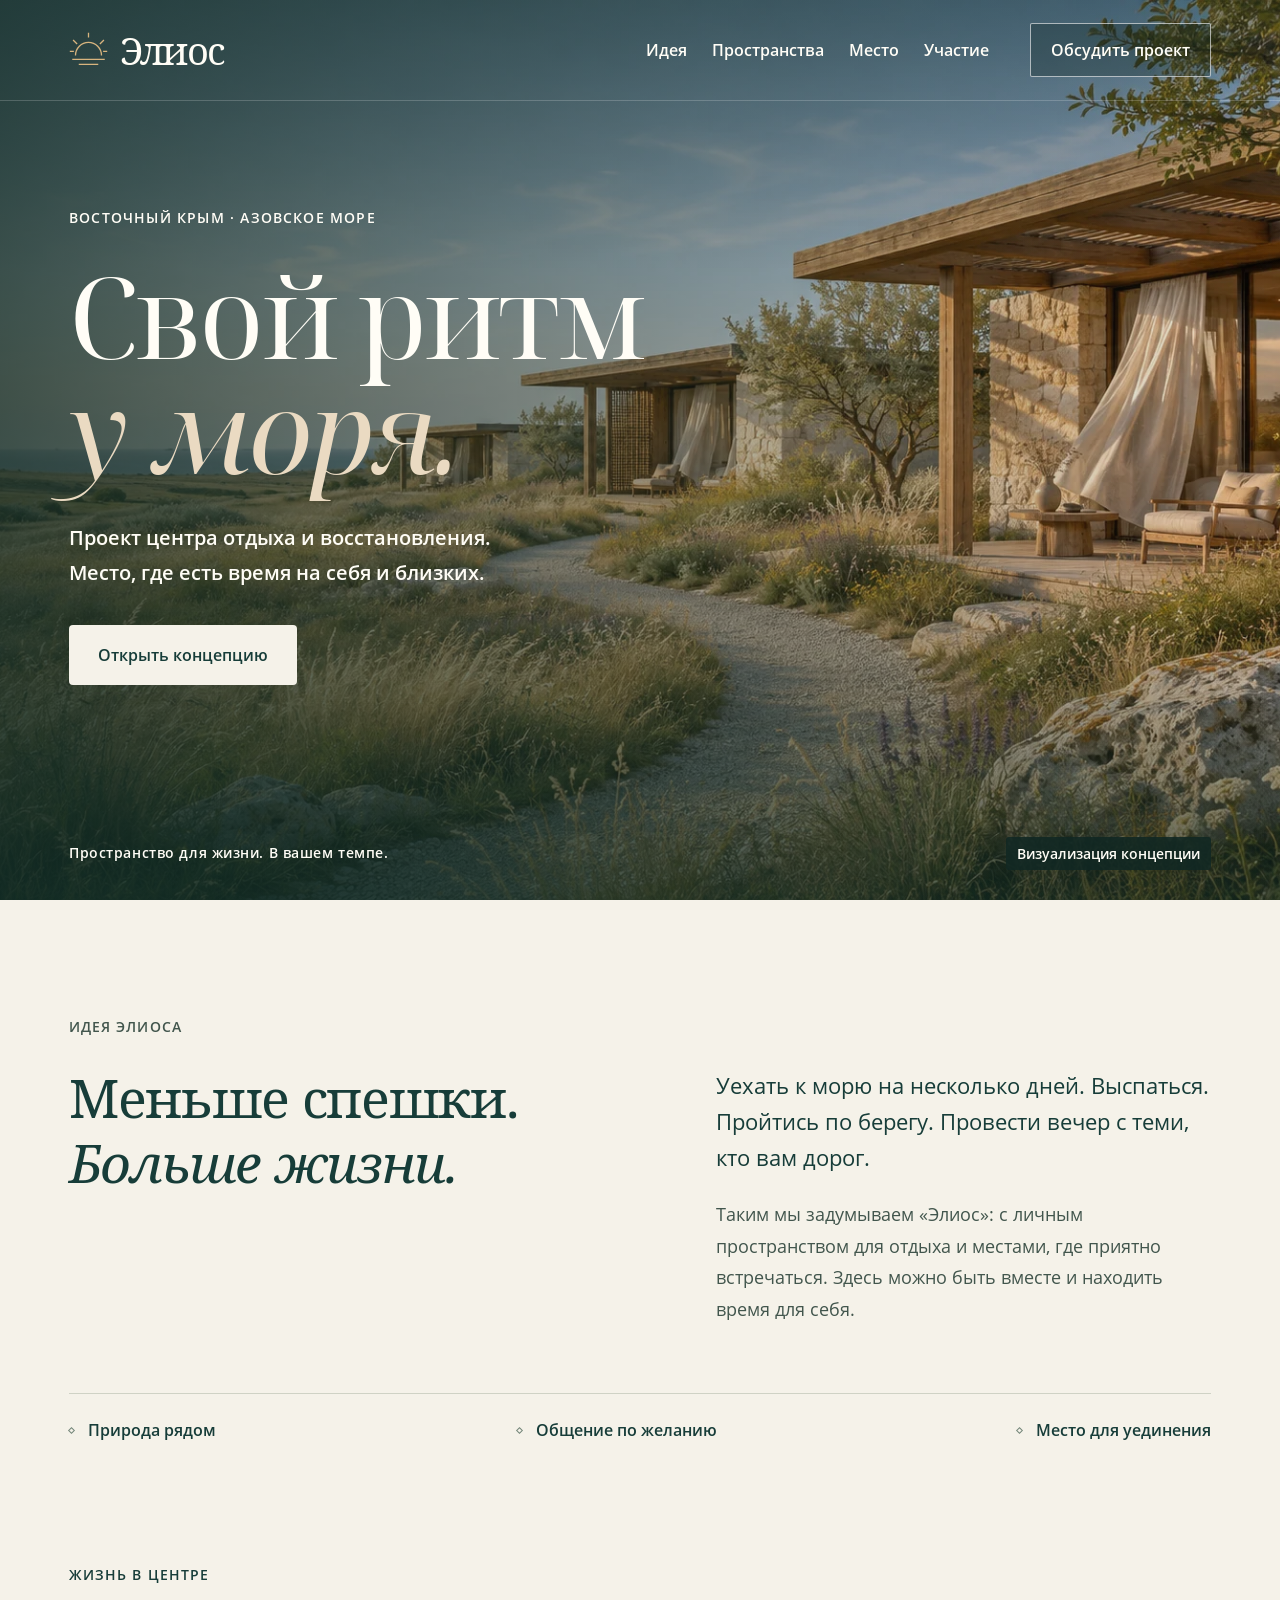
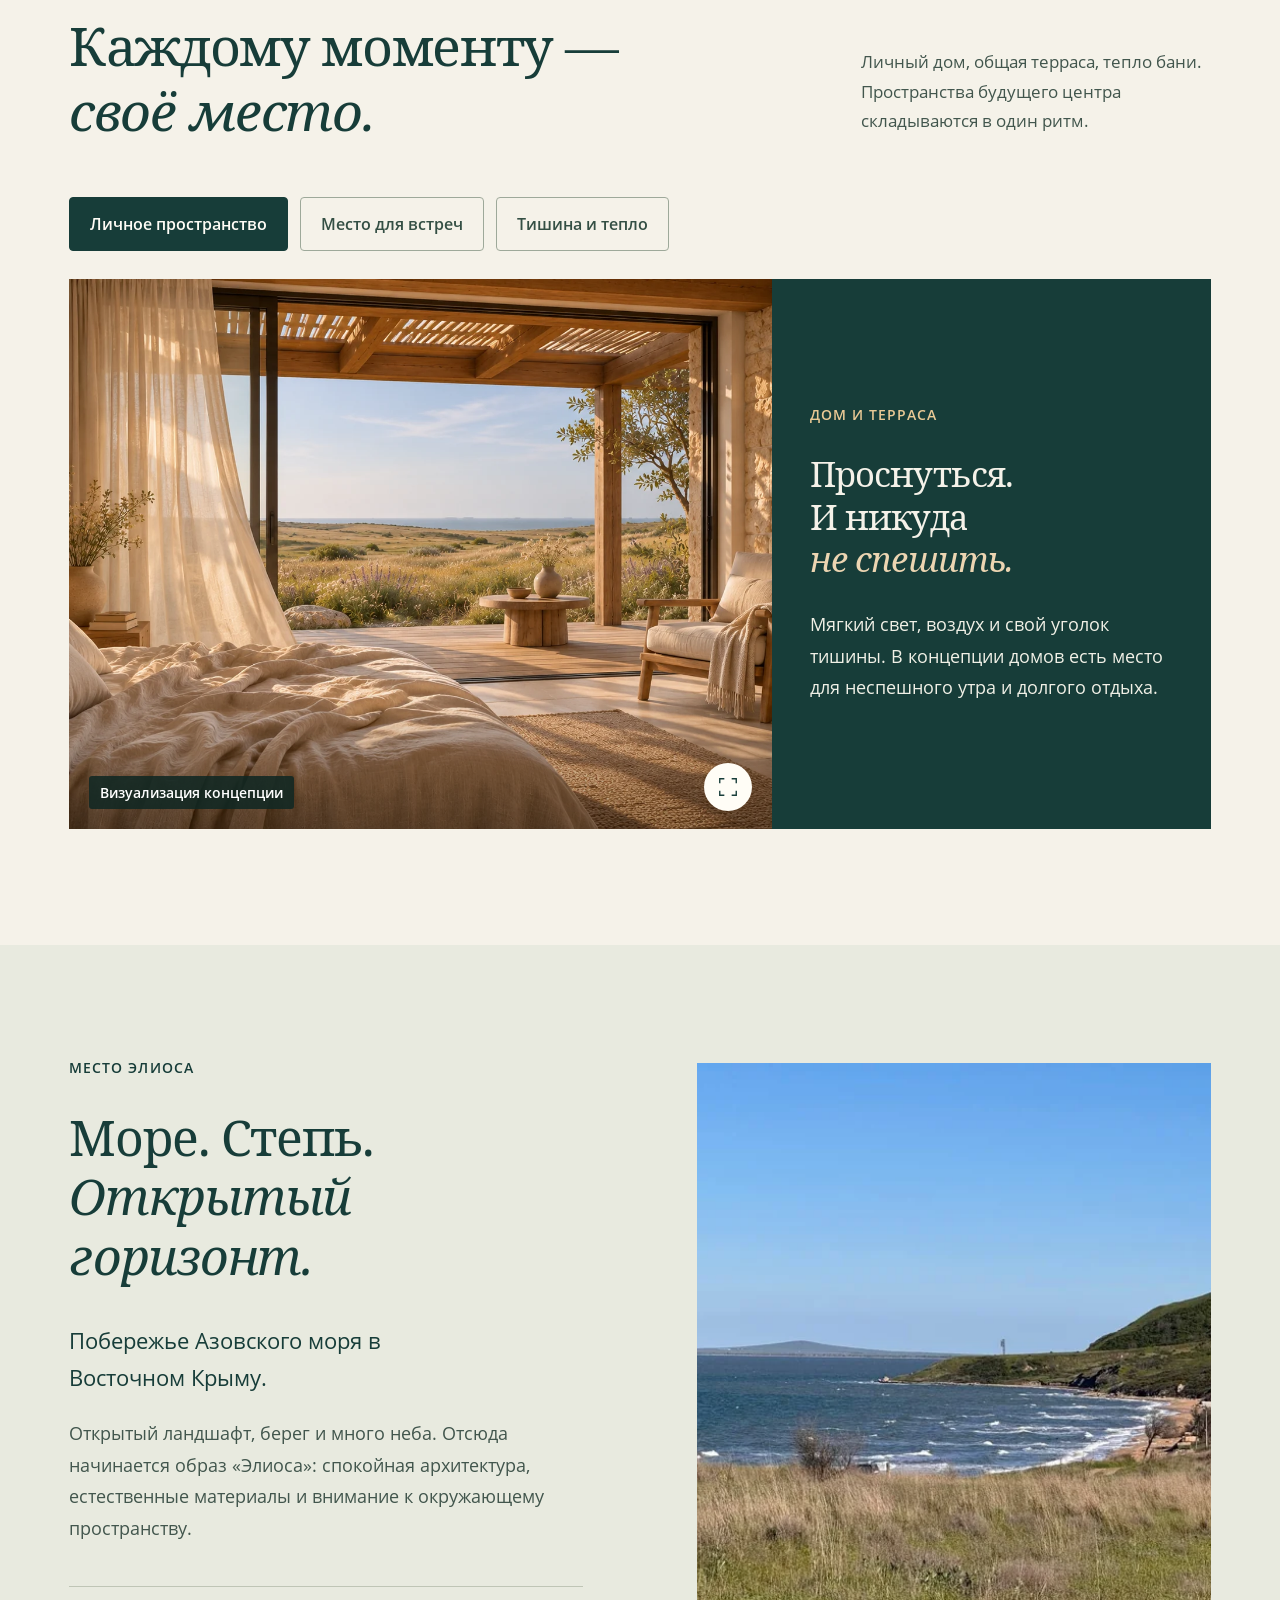
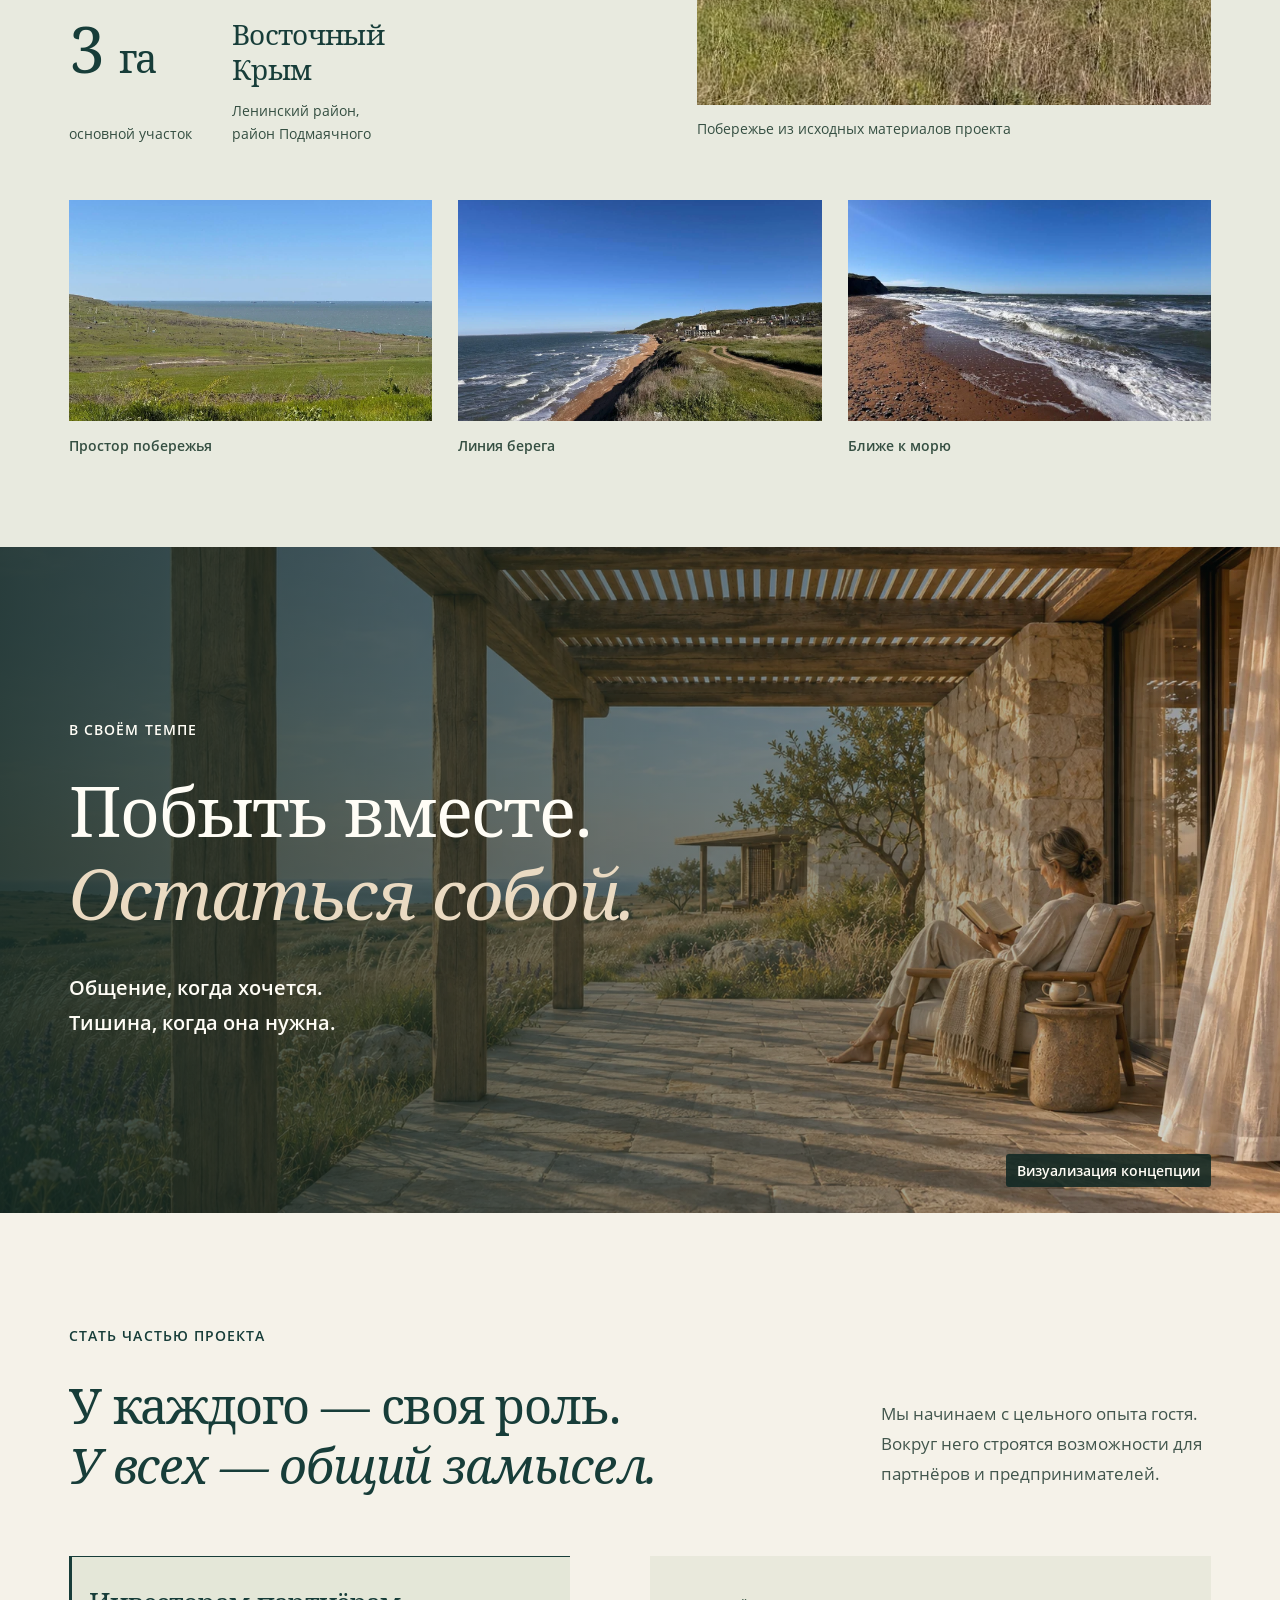
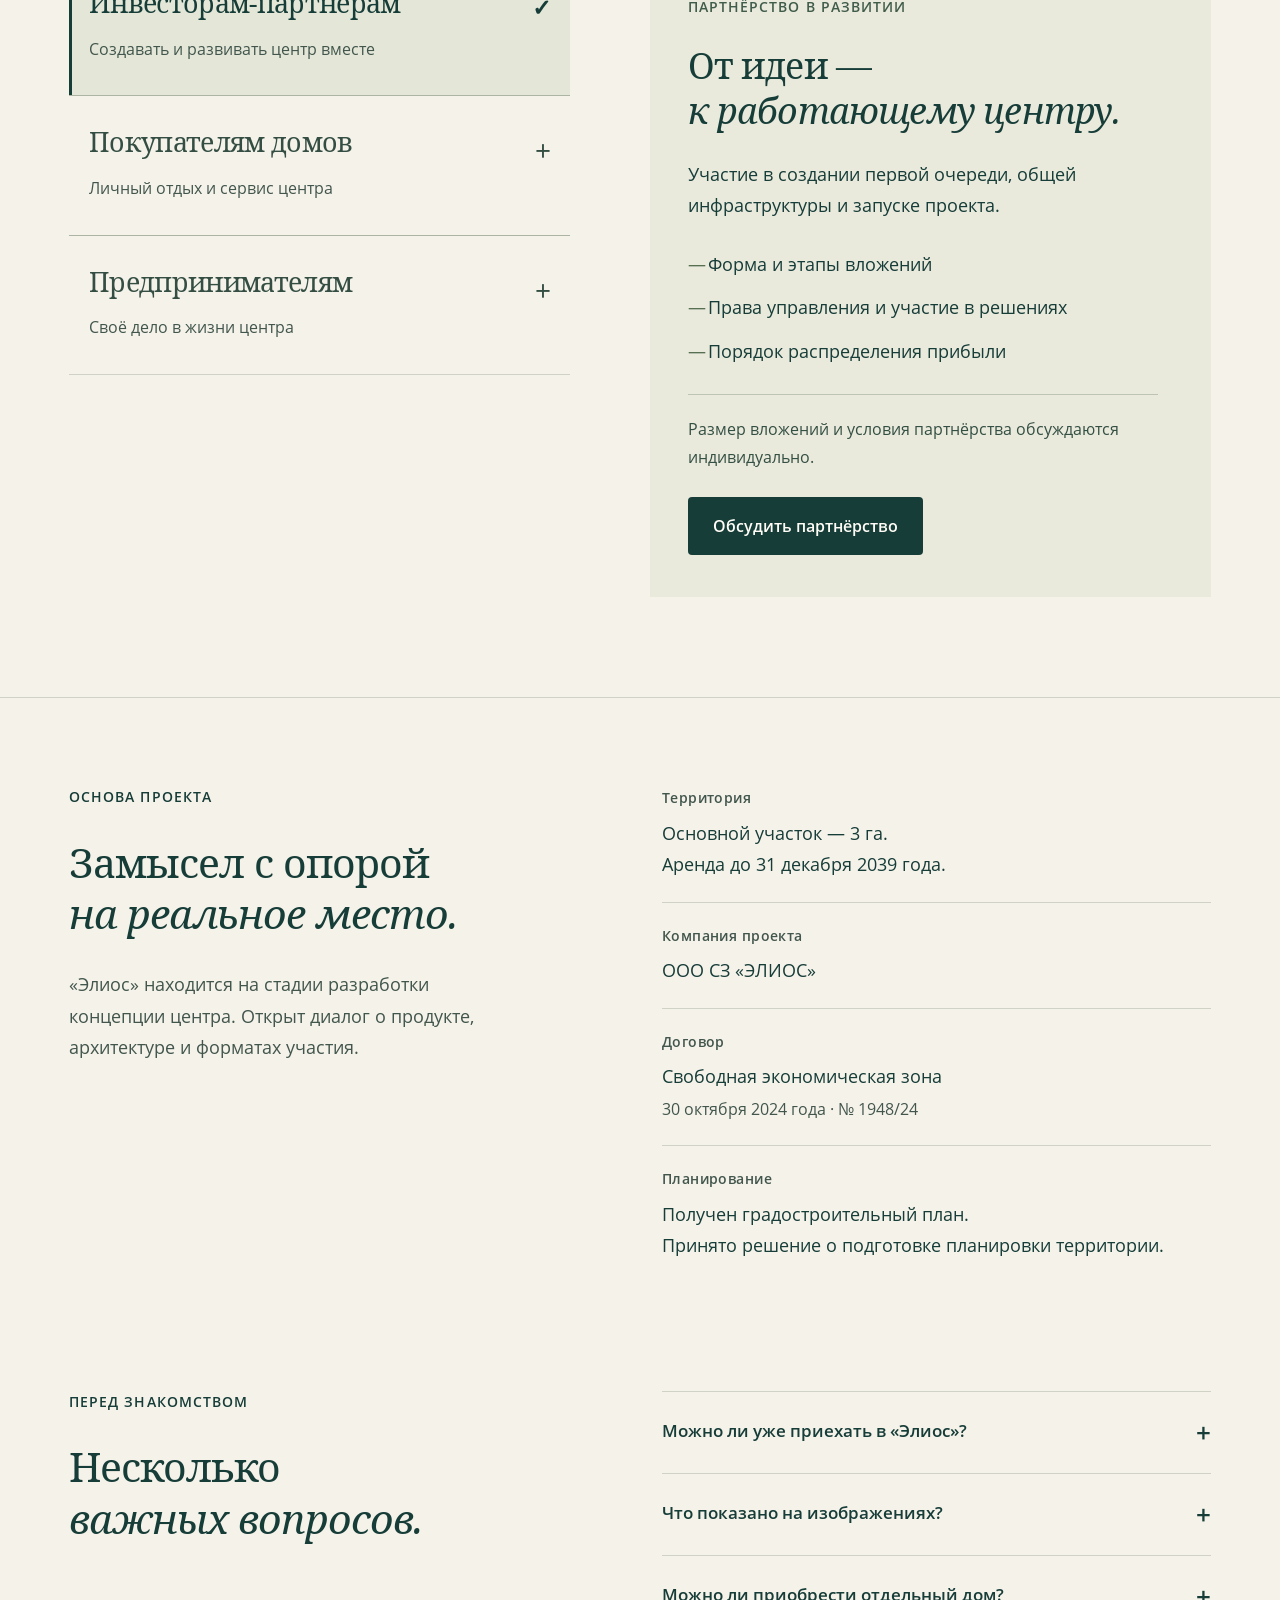
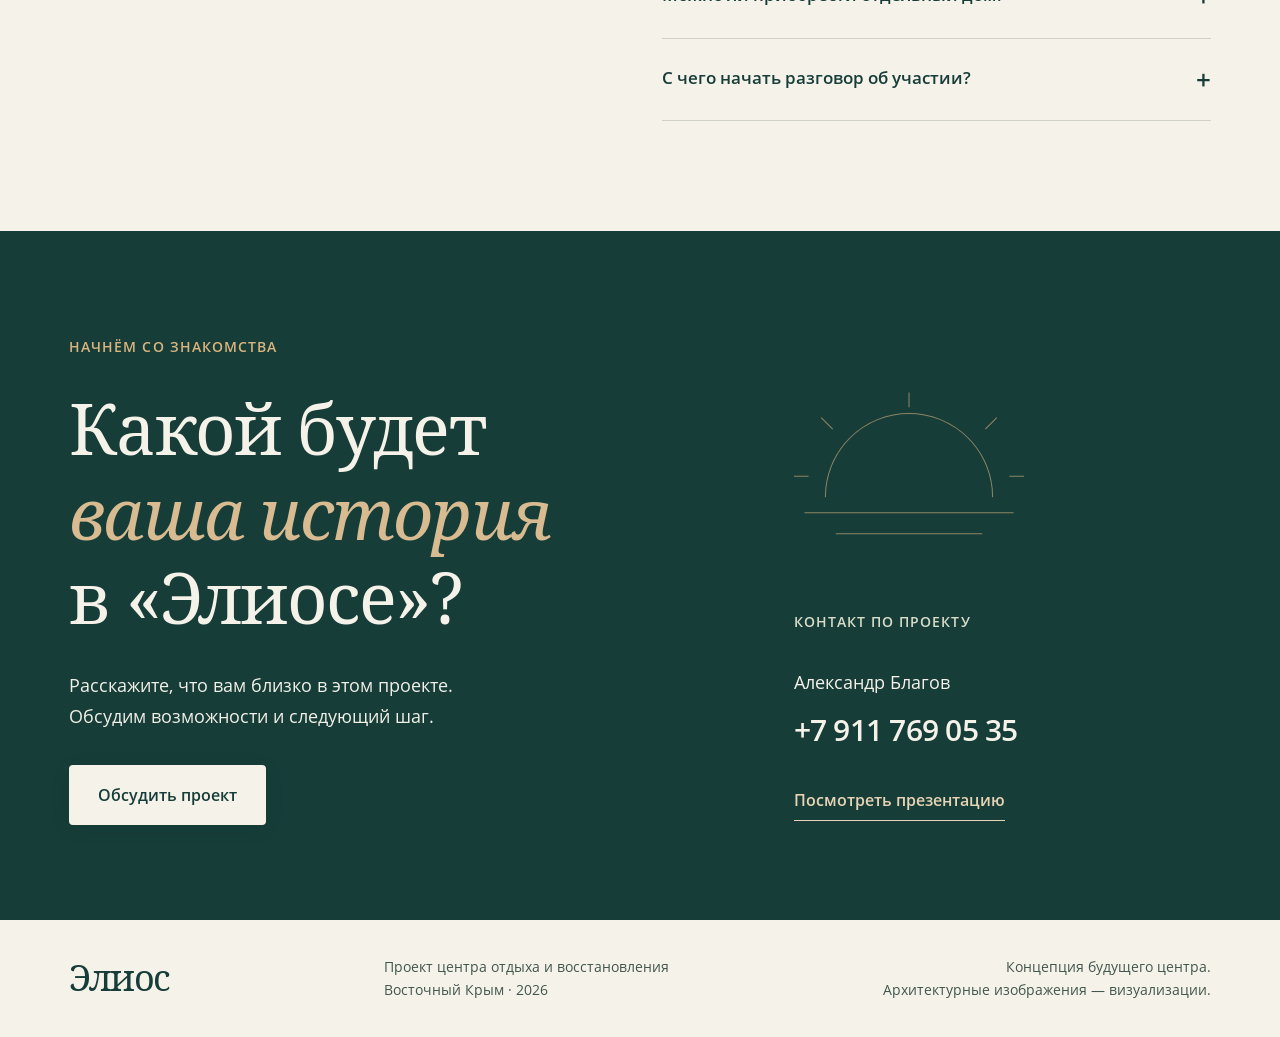
==== commit cfcfbfa0: "Улучшить читаемость Элиоса: крупнее текст, плотнее заголовки и удобнее мобильная вёрстка" ====
--- a/index.html
+++ b/index.html
@@ -16,6 +16,7 @@
   <link rel="preload" href="assets/fonts/sans.woff" as="font" type="font/woff" crossorigin>
   <link rel="preload" as="image" href="assets/hero.webp" imagesrcset="assets/hero-small.webp 840w, assets/hero.webp 1672w" imagesizes="100vw">
   <link rel="stylesheet" href="styles.css">
+  <link rel="stylesheet" href="readability.css?v=2">
   <script src="app.js" defer></script>
 </head>
 <body>
@@ -52,7 +53,7 @@
     </section>
 
     <section class="spaces section" id="spaces" aria-labelledby="spaces-title">
-      <div class="section-top wrap"><div><p class="eyebrow">Жизнь в центре</p><h2 id="spaces-title">Каждому моменту —<br> <em>своё место.</em></h2></div><p class="section-aside">Личный дом, общая терраса,<br> тепло бани. Пространства будущего<br> центра складываются в один ритм.</p></div>
+      <div class="section-top wrap"><div><p class="eyebrow">Жизнь в центре</p><h2 id="spaces-title">Каждому моменту<span class="heading-dash"> —</span><br> <em>своё место.</em></h2></div><p class="section-aside">Личный дом, общая терраса,<br> тепло бани. Пространства будущего<br> центра складываются в один ритм.</p></div>
       <div class="space-tabs wrap" role="tablist" aria-label="Пространства центра">
         <button id="tab-home" role="tab" aria-selected="true" aria-controls="space-home" tabindex="0" data-space="home">Личное пространство</button>
         <button id="tab-cafe" role="tab" aria-selected="false" aria-controls="space-cafe" tabindex="-1" data-space="cafe">Место для встреч</button>
--- a/readability.css
+++ b/readability.css
@@ -0,0 +1,262 @@
+/* Readability pass: one consistent scale for text, controls and small headings. */
+@font-face{font-family:ElSerifText;src:url('assets/fonts/serif-text.woff') format('woff');font-style:normal;font-weight:400;font-display:swap}
+@font-face{font-family:ElSerifText;src:url('assets/fonts/serif-text-italic.woff') format('woff');font-style:italic;font-weight:400;font-display:swap}
+
+:root{--muted:#42564d;--serif:ElSerifText,Georgia,serif;--reading:1.125rem;--control:1rem;--caption:.875rem}
+html{-webkit-text-size-adjust:100%}
+body{font-size:var(--reading);line-height:1.75;-webkit-font-smoothing:auto}
+h1,h2,h3{letter-spacing:-.025em;line-height:1.2}
+em{font-weight:inherit}
+h2{font-size:clamp(2.5rem,4.2vw,4rem)}
+h3{font-size:clamp(2rem,2.7vw,2.8rem)}
+p{overflow-wrap:break-word}
+.lead{font-size:clamp(1.25rem,1.7vw,1.5rem);line-height:1.65}
+.eyebrow,.small-label{font-size:var(--caption);font-weight:600;line-height:1.6;letter-spacing:.075em}
+.small-label{display:block}
+.button,.nav,.nav-contact,.text-link,.space-tabs button{font-size:var(--control);font-weight:600;line-height:1.5}
+.button{min-height:58px;padding:17px 28px;border-radius:4px;letter-spacing:0}
+.button-light{box-shadow:0 3px 20px #10272312}
+.text-link{padding-block:8px;text-underline-offset:5px}
+.button:focus-visible,.text-link:focus-visible{outline-width:3px}
+.brand{font-family:ElSerifText,Georgia,serif;font-size:38px;letter-spacing:-.04em}
+.nav{gap:25px}
+.nav-contact{background:#1027234d;border-color:#fff9;padding:14px 20px}
+.is-scrolled .nav-contact{background:var(--ink);color:var(--white);border-color:var(--ink)}
+.is-scrolled .nav-contact:hover{background:#285347}
+.hero h1{font-family:ElSerif,Georgia,serif;letter-spacing:-.025em}
+.hero-eyebrow{font-size:var(--caption);letter-spacing:.085em}
+.hero-copy{font-size:1.25rem;font-weight:600;line-height:1.75;color:var(--white);max-width:620px}
+.hero-shade{background:linear-gradient(90deg,#102b25c7,#132e255c 55%,#132e2510),linear-gradient(0deg,#102b25a6,transparent 35%,transparent 70%,#102b2566)}
+.hero-bottom{font-size:var(--caption);font-weight:600;color:var(--white);align-items:center}
+.image-note{display:inline-block;width:fit-content;max-width:100%;padding:6px 11px;font-size:var(--caption);font-weight:600;line-height:1.5;letter-spacing:0;background:#102723df;color:#fffdf6;border-radius:3px}
+
+.intro-copy>p+p,.space-story p,.place-copy>p:not(.eyebrow):not(.lead),.role-content p:not(.small-label),.role-content li,.foundation-heading>p:last-child,.foundation-list dd,.faq-items details p{font-size:var(--reading);line-height:1.75}
+.intro-values{font-size:1rem;line-height:1.6;font-weight:600;letter-spacing:0;gap:18px 28px}
+.intro-copy{max-width:600px}
+.section-aside{font-size:1.0625rem;line-height:1.75;max-width:350px;color:var(--muted)}
+.section-aside br{display:none}
+.section-top{gap:45px}
+.space-tabs{gap:12px;margin-bottom:28px;flex-wrap:wrap}
+.space-tabs button{padding:14px 20px;border:1px solid #9ea99a;border-radius:4px;color:#344f44;background:transparent;min-height:54px}
+.space-tabs button:hover{background:#e6e8da}
+.space-tabs button[aria-selected=true]{border:1px solid var(--ink);background:var(--ink);color:var(--white);font-weight:600}
+.space-panel{grid-template-columns:1.6fr 1fr;min-height:550px}
+.space-story{padding:42px 38px}
+.space-story .small-label,.role-content .small-label{font-size:var(--caption);letter-spacing:.075em;line-height:1.6;margin-bottom:26px}
+.space-story .small-label{color:#e9c995}
+.space-story h3{font-size:clamp(2rem,2.7vw,2.75rem);line-height:1.24;letter-spacing:-.025em}
+.space-story h3 em{color:#ecd5b2}
+.space-story p{color:#f0f0e6;max-width:430px;margin-top:28px}
+.space-visual img{min-height:550px}
+.space-visual .image-note{left:20px;bottom:20px;max-width:calc(100% - 96px)}
+.image-expand{width:48px;height:48px;right:20px;bottom:18px;background:var(--white)}
+.image-expand svg{width:22px;height:22px}
+
+.place-copy h2{font-size:clamp(2.5rem,3.9vw,3.8rem);line-height:1.2}
+.place-copy .lead{font-size:1.375rem;line-height:1.65}
+.place-copy>p:not(.eyebrow):not(.lead){max-width:520px}
+.place-photo figcaption,.coast-gallery span,.place-facts>div>span{font-size:var(--caption);line-height:1.65;color:#354f42}
+.coast-gallery span{font-weight:600;padding-top:13px}
+.place-facts{gap:40px}
+.place-facts strong{font-size:4rem;letter-spacing:-.025em}
+.place-facts .fact-place{font-size:1.75rem;line-height:1.25}
+.pause-copy h2{font-size:clamp(3rem,5.4vw,5rem);line-height:1.2}
+.pause-copy>p:last-child{font-size:1.25rem;line-height:1.75;color:var(--white);font-weight:600}
+.pause-shade{background:linear-gradient(90deg,#102723dd,#10272373 65%,#1027231a)}
+
+.participation .section-top h2{font-size:clamp(2.5rem,3.8vw,3.7rem);line-height:1.24}
+.participation .section-aside{max-width:330px}
+.participation-layout{grid-template-columns:1fr 1.12fr;gap:7%;align-items:start}
+.role-tabs button{padding:29px 52px 31px 20px;transition:background .2s;border-top-color:#acb5a4}
+.role-tabs button[aria-selected=true]{border-top-color:var(--ink);background:#e4e7d8;box-shadow:inset 3px 0 0 var(--ink)}
+.role-tabs button[aria-selected=false]{color:#344e43}
+.role-tabs .role-label{font-family:var(--serif);font-size:clamp(1.5rem,2.1vw,1.9rem);line-height:1.3;letter-spacing:-.025em;margin-bottom:12px}
+.role-tabs button[aria-selected=true] .role-label{font-style:normal}
+.role-tabs button[aria-selected=true] .role-indicator{transform:none;font-size:0}
+.role-tabs button[aria-selected=true] .role-indicator::before{content:'✓';font-family:var(--sans);font-size:23px;font-weight:600}
+.role-tabs button>span:nth-child(2){font-size:1rem;line-height:1.65;color:var(--muted)}
+.role-tabs .role-indicator{right:19px;top:33px;font-size:28px}
+.role-content{padding:40px 38px 42px;min-height:560px}
+.role-content h3{font-family:var(--serif);font-size:clamp(2rem,2.8vw,2.6rem);line-height:1.24;letter-spacing:-.025em;margin-bottom:26px}
+.role-content .small-label{color:#405c4b}
+.role-content ul{margin:27px 0}
+.role-content li{margin-block:12px;padding-left:20px}
+.role-content li::before{color:#567051}
+.role-content p.role-note{font-size:1rem;line-height:1.75;color:#344f43;border-top:1px solid #bdc5b2;padding-top:20px;margin-top:26px}
+.role-content .button{font-size:1rem;min-height:58px;padding:16px 24px}
+.foundation h2,.faq h2{font-size:clamp(2.25rem,3.2vw,3rem);line-height:1.25}
+.foundation-list>div{grid-template-columns:1fr;gap:7px;padding-block:21px}
+.foundation-list dt{font-size:var(--caption);font-weight:600;letter-spacing:.03em;color:#42564d}
+.foundation-list dd span{font-size:1rem;color:var(--muted)}
+.faq-items summary{font-size:1.0625rem;font-weight:600;line-height:1.65;padding-block:25px;color:var(--ink)}
+.faq-items summary>span{font-size:26px;line-height:1.2}
+.faq-items details p{padding-right:5px;color:#344f43}
+.contact h2{font-size:clamp(3rem,5.5vw,5.2rem);line-height:1.2}
+.contact h2+p{font-size:var(--reading);line-height:1.75;color:#f0f0e6}
+.contact .small-label{font-size:var(--caption);color:#d7ddc9}
+.contact-name{font-size:1.125rem}
+.contact-phone{font-family:var(--sans);font-size:clamp(1.5rem,2.35vw,2.25rem);font-weight:600;letter-spacing:-.025em;line-height:1.5}
+.contact-side .text-link{font-size:1rem}
+.footer p{font-size:var(--caption);line-height:1.7;color:#42564d}
+.footer-brand{font-size:36px}
+
+.contact-dialog{width:min(600px,calc(100% - 32px));padding:39px 40px 30px}
+.contact-dialog .eyebrow{font-size:var(--caption);letter-spacing:.06em;margin-bottom:18px}
+.contact-dialog h2{font-size:2.65rem;line-height:1.2;letter-spacing:-.025em}
+.dialog-intro{font-size:1rem;line-height:1.65;margin-top:20px}
+.interest-options{gap:10px;margin-top:25px}
+.interest-options span{font-size:1rem;font-weight:600;line-height:1.5;padding:14px 10px;min-height:54px;border-color:#a9b39f;border-radius:3px}
+.interest-description{font-size:1rem;line-height:1.7;min-height:85px;color:#344f43}
+.dialog-phone{font-size:1rem;min-height:56px;margin-top:22px}
+.dialog-number{font:600 1.5rem/1.6 var(--sans);letter-spacing:0;margin-top:14px}
+.copy-inquiry{font-size:var(--caption);font-weight:600;min-height:44px;line-height:1.65;margin-top:12px}
+.copy-status{font-size:var(--caption);line-height:1.7;color:#344f43}
+.dialog-close,.gallery-close{width:48px;height:48px;font-size:32px}
+.gallery-bottom{font-size:1rem;line-height:1.7}
+.gallery-bottom>span{font-size:var(--caption);font-weight:600}
+.gallery-previous,.gallery-next{width:48px;height:60px}
+.copy-fallback{font-size:1rem;line-height:1.7;min-height:180px}
+
+@media(max-width:1100px){
+  .header{gap:18px}.nav{gap:18px}.nav-contact{margin-left:0;padding-inline:14px;font-size:15px}
+  .section-top{gap:30px}.section-aside{max-width:280px}.participation .section-aside{max-width:260px}
+  .space-panel{grid-template-columns:1.25fr 1fr}.space-story{padding:35px 28px}.space-story h3{font-size:2rem}
+  .participation-layout{gap:5%}.role-content{padding:35px 28px}.role-tabs .role-label{font-size:1.6rem}
+  .place-layout{gap:6%}.contact-phone{font-size:1.6rem}
+}
+
+@media(max-width:900px) and (min-width:761px){
+  .nav{gap:14px;font-size:14px}.nav-contact{font-size:14px;padding-inline:12px}.brand{font-size:32px}
+  .section-top{display:block}.section-aside,.participation .section-aside{max-width:600px;margin-top:27px}
+  .intro{grid-template-columns:1fr;gap:28px}.intro-copy{padding-top:0;max-width:100%}.intro-values{margin-top:10px}
+  .place-layout{grid-template-columns:1fr 1fr;gap:32px}.place-copy h2{font-size:2.5rem}
+  .role-tabs .role-label{font-size:1.5rem}.role-tabs button{padding-left:14px;padding-right:38px}.role-tabs .role-indicator{right:12px}
+  .role-content{padding:30px 25px}.role-content h3{font-size:1.9rem}.role-content p:not(.small-label),.role-content li{font-size:17px}
+  .contact h2{font-size:3rem}.contact-phone{font-size:1.4rem}.footer{gap:22px}.footer p{font-size:14px}
+}
+
+@media(max-width:760px){
+  :root{--reading:1.125rem;--gutter:24px}
+  html{scroll-padding-top:92px}
+  .section{padding-block:64px}
+  h2{font-size:clamp(2rem,8.8vw,3rem);line-height:1.23}
+  .heading-dash{display:none}
+  .eyebrow,.small-label{font-size:var(--caption);letter-spacing:.065em;line-height:1.6}
+  .button,.text-link{font-size:1rem;font-weight:600;min-height:56px}
+  .brand{font-size:32px}.sun-mark{width:32px;height:32px}.header{padding-block:18px}
+  .header.is-scrolled{padding-block:12px}
+  .menu-toggle{width:48px;height:48px}.menu-toggle span{height:2px;margin-block:7px}
+  .menu-open .menu-toggle span:first-child{transform:translateY(4.5px) rotate(45deg)}
+  .menu-open .menu-toggle span:last-child{transform:translateY(-4.5px) rotate(-45deg)}
+  .nav>a{font-size:18px;font-weight:600;min-height:56px}.nav-contact{font-size:16px;min-height:56px;background:var(--ink);color:var(--white);border-color:var(--ink)}
+  .hero{min-height:760px;height:96svh;max-height:1000px}
+  .hero-content{padding-top:116px;padding-bottom:110px}
+  .hero h1{font-family:ElSerifText,Georgia,serif;font-size:clamp(3.3rem,14.8vw,5.6rem);line-height:1.18;letter-spacing:-.04em}
+  .hero-eyebrow{font-size:14px;max-width:330px;line-height:1.7;letter-spacing:.05em;margin-bottom:25px}
+  .hero-copy{font-size:18px;font-weight:600;line-height:1.75;max-width:490px;margin-top:27px;margin-bottom:30px}
+  .hero-shade{background:linear-gradient(90deg,#0e2923db,#0e292377),linear-gradient(0deg,#0e292366,transparent 50%,#0e292322)}
+  .hero-bottom{bottom:22px}
+  .hero-bottom .image-note{font-size:14px;text-align:left}
+  .image-note{font-size:14px;line-height:1.5;padding:6px 9px}
+  .intro{padding-top:60px;padding-bottom:34px}
+  .intro-copy{padding-top:28px}.intro-copy .lead{font-size:21px;line-height:1.65}
+  .intro-copy>p+p{font-size:18px;line-height:1.75}
+  .intro-values{margin-top:32px;padding-top:23px;gap:13px;font-size:15px;flex-direction:column;align-items:flex-start}
+  .intro-values span{gap:12px}
+  .spaces{padding-top:30px}
+  .section-top{margin-bottom:27px}
+  .section-aside,.participation .section-aside{font-size:18px;line-height:1.75;max-width:100%;margin-top:24px}
+  .space-tabs{display:flex;flex-wrap:wrap;gap:10px;margin-bottom:25px;overflow:visible;justify-content:flex-start;padding-bottom:0}
+  .space-tabs button{font-size:16px;padding:12px 16px;min-height:50px;line-height:1.55;white-space:normal;flex:1 1 auto;text-align:center}
+  .space-stage{padding-inline:0}.space-panel{display:block;min-height:0}
+  .space-visual img{min-height:0;aspect-ratio:1.2;height:auto}
+  .space-visual .image-note{left:16px;bottom:16px;max-width:calc(100% - 88px)}
+  .image-expand{width:48px;height:48px;right:15px;bottom:15px}
+  .space-story{display:block;padding:34px 24px 40px}
+  .space-story .small-label{font-size:14px;line-height:1.6;letter-spacing:.065em;margin-bottom:20px}
+  .space-story h3{font-size:clamp(1.9rem,8.8vw,2.8rem);line-height:1.24;max-width:600px}
+  .space-story h3 br{display:none}
+  .space-story p{font-size:18px;line-height:1.75;margin-top:24px;max-width:600px;padding:0;color:#f0f0e6}
+  .place{padding-bottom:60px}.place-layout{gap:34px}
+  .place-copy h2{font-size:clamp(2rem,8.8vw,3rem);line-height:1.23}
+  .place-copy .lead{font-size:21px;line-height:1.65;max-width:100%}
+  .place-copy>p:not(.eyebrow):not(.lead){font-size:18px;line-height:1.75}
+  .place-facts{gap:35px;margin-top:30px;padding-top:25px}
+  .place-facts strong{font-size:3.5rem}.place-facts strong span{font-size:2rem}
+  .place-facts .fact-place{font-size:1.7rem;line-height:1.25}
+  .place-facts>div>span{font-size:14px;line-height:1.7}
+  .place-photo figcaption,.coast-gallery span{font-size:14px;line-height:1.65}
+  .coast-gallery{gap:18px 14px}
+  .pause-section{min-height:600px;height:660px}
+  .pause-copy h2{font-size:clamp(2.3rem,10vw,3.7rem);line-height:1.25}
+  .pause-copy>p:last-child{font-size:18px;line-height:1.75;max-width:100%;font-weight:600}
+  .pause-section>.image-note{font-size:14px;bottom:23px;left:24px;right:auto}
+  .participation .section-top h2{font-size:clamp(2rem,8.8vw,3rem);line-height:1.27}
+  .participation-layout{margin-top:30px}
+  .role-tabs button{padding:25px 48px 26px 16px}
+  .role-tabs .role-label{font-size:1.6rem;letter-spacing:-.02em;line-height:1.35;margin-bottom:10px}
+  .role-tabs button>span:nth-child(2){font-size:16px;line-height:1.65}
+  .role-tabs .role-indicator{right:15px;top:29px;font-size:27px}
+  .role-content{margin-top:24px;min-height:0;padding:32px 24px 34px}
+  .role-content .small-label{font-size:14px;margin-bottom:23px;letter-spacing:.065em}
+  .role-content h3{font-size:clamp(1.9rem,8.3vw,2.6rem);line-height:1.3;letter-spacing:-.025em}
+  .role-content p:not(.small-label),.role-content li{font-size:18px;line-height:1.75}
+  .role-content li{margin-block:13px}
+  .role-content p.role-note{font-size:16px;line-height:1.75;padding-top:23px}
+  .role-content .button{font-size:16px;min-height:58px;width:100%}
+  .foundation{padding-block:50px 55px}
+  .foundation h2,.faq h2{font-size:clamp(2rem,8.7vw,2.8rem);line-height:1.27}
+  .foundation-heading>p:last-child{font-size:18px;line-height:1.75}
+  .foundation-list{margin-top:32px}
+  .foundation-list>div{grid-template-columns:1fr;gap:9px;padding-block:22px}
+  .foundation-list dt{font-size:14px;font-weight:600;line-height:1.6}
+  .foundation-list dd{font-size:18px;line-height:1.75}
+  .foundation-list dd span{font-size:16px;line-height:1.7}
+  .faq{padding-top:0;padding-bottom:60px}
+  .faq-items summary{font-size:17px;line-height:1.65;padding-block:23px;gap:22px;font-weight:600}
+  .faq-items details p{font-size:18px;line-height:1.75;padding-right:0}
+  .contact{padding-block:60px 48px}
+  .contact h2{font-size:clamp(2.5rem,10.3vw,3.8rem);line-height:1.24;letter-spacing:-.025em}
+  .contact h2+p{font-size:18px;line-height:1.75;max-width:500px}
+  .contact-side .small-label{font-size:14px;line-height:1.65}
+  .contact-name{font-size:18px;line-height:1.6}
+  .contact-phone{font-family:var(--sans);font-size:clamp(1.3rem,6.5vw,1.75rem);font-weight:600;line-height:1.6;margin-top:11px;letter-spacing:0}
+  .contact-sun{width:68px;opacity:.5}
+  .contact-side .text-link{font-size:16px;min-height:44px}
+  .footer{display:flex;flex-direction:column;align-items:flex-start;gap:19px;padding-block:30px}
+  .footer-brand{font-size:34px}
+  .footer p,.footer .footer-note{font-size:14px;line-height:1.75;text-align:left;max-width:100%}
+  .footer .footer-note{width:100%;padding-top:18px}
+  .contact-dialog{width:calc(100% - 24px);max-height:calc(100svh - 24px);padding:34px 25px 24px}
+  .contact-dialog .eyebrow{font-size:14px;letter-spacing:.04em;max-width:calc(100% - 22px);margin-bottom:18px}
+  .contact-dialog h2{font-size:2.2rem;line-height:1.23}
+  .contact-dialog .dialog-intro{font-size:16px;line-height:1.65;margin-top:20px}
+  .dialog-intro br{display:none}
+  .interest-options{grid-template-columns:1fr 1fr;margin-top:23px;gap:10px}
+  .interest-options span{font-size:15px;line-height:1.5;padding:13px 6px;min-height:54px;display:flex;align-items:center;justify-content:center;height:100%}
+  .interest-description{font-size:16px;line-height:1.7;min-height:88px;margin-top:22px}
+  .dialog-phone{font-size:16px;min-height:56px;padding-inline:18px;margin-top:23px}
+  .dialog-number{font-family:var(--sans);font-size:1.4rem;font-weight:600;line-height:1.6;letter-spacing:0;margin-top:14px}
+  .copy-inquiry{font-size:14px;line-height:1.7;min-height:44px;margin-top:12px}
+  .copy-status{font-size:14px;line-height:1.7;margin-top:13px;min-height:0}
+  .gallery-bottom{font-size:14px;line-height:1.7;padding:16px;align-items:flex-start}
+  .gallery-bottom>span{font-size:14px;padding-top:0}
+  .gallery-previous,.gallery-next{width:44px;height:56px}
+}
+
+@media(max-width:380px){
+  :root{--gutter:22px}
+  .hero{min-height:800px}.hero-content{padding-top:115px;padding-bottom:115px}
+  .hero h1{font-size:14.3vw;letter-spacing:-.04em;line-height:1.2}
+  .hero-eyebrow{font-size:14px}.hero-copy{font-size:18px}
+  .space-story{padding-inline:22px}.space-story p{font-size:18px}
+  .role-tabs .role-label{font-size:1.45rem}.role-tabs button{padding-left:14px;padding-right:40px}
+  .role-content{padding-inline:20px}.role-content h3{font-size:1.9rem}
+  .place-facts{gap:24px}.place-facts .fact-place{font-size:1.5rem}
+  .contact-sun{width:45px;right:0}.contact-phone{font-size:1.3rem}
+  .contact-dialog{padding-inline:20px}.interest-options span{font-size:14px;padding-inline:6px}
+  .dialog-number{font-size:1.3rem}.contact-dialog h2{font-size:2.1rem}
+}
+
+@media(max-width:340px){.role-tabs .role-label{font-size:1.3rem}}
+@media print{body{font-size:12pt}.hero-copy{font-size:15pt}.section{padding-block:25px}.space-story p{font-size:12pt}.image-note{background:transparent;color:inherit}.contact h2+p{color:#173d39}.hero h1{font-size:65pt}}
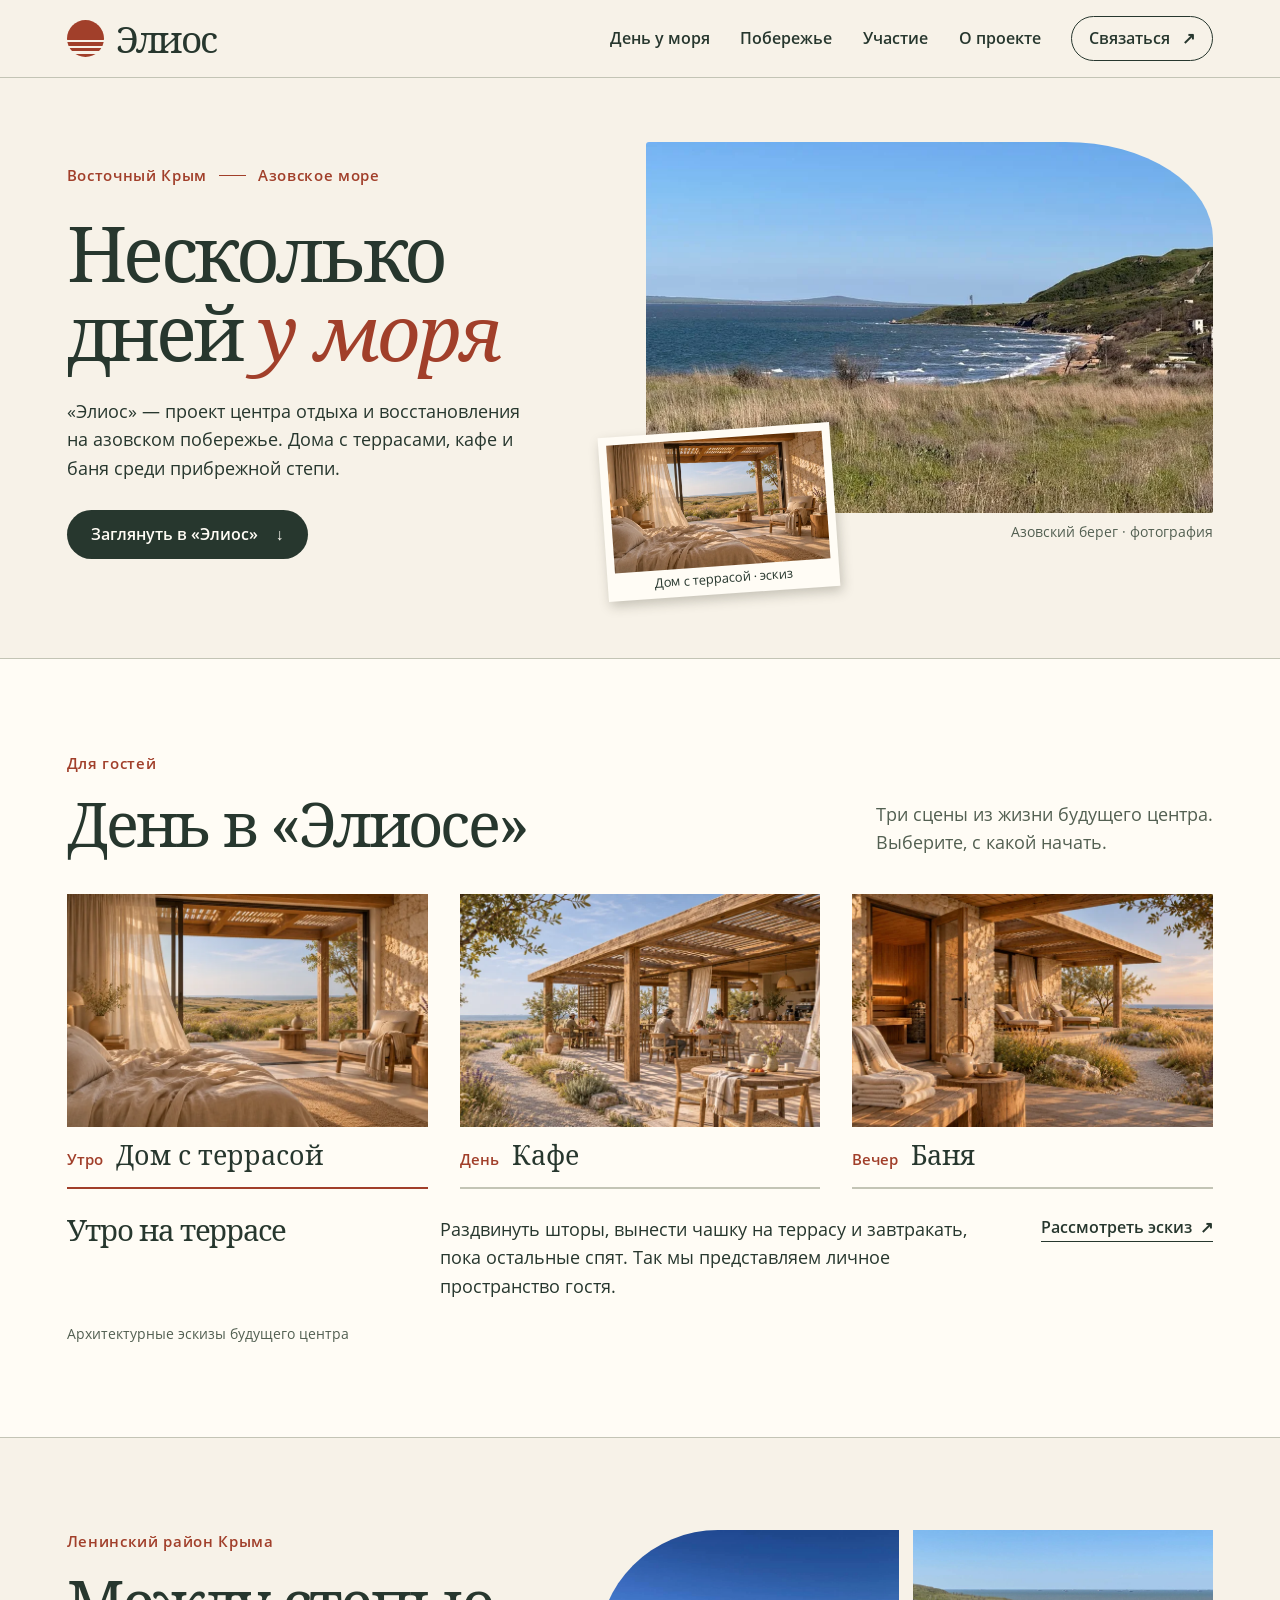
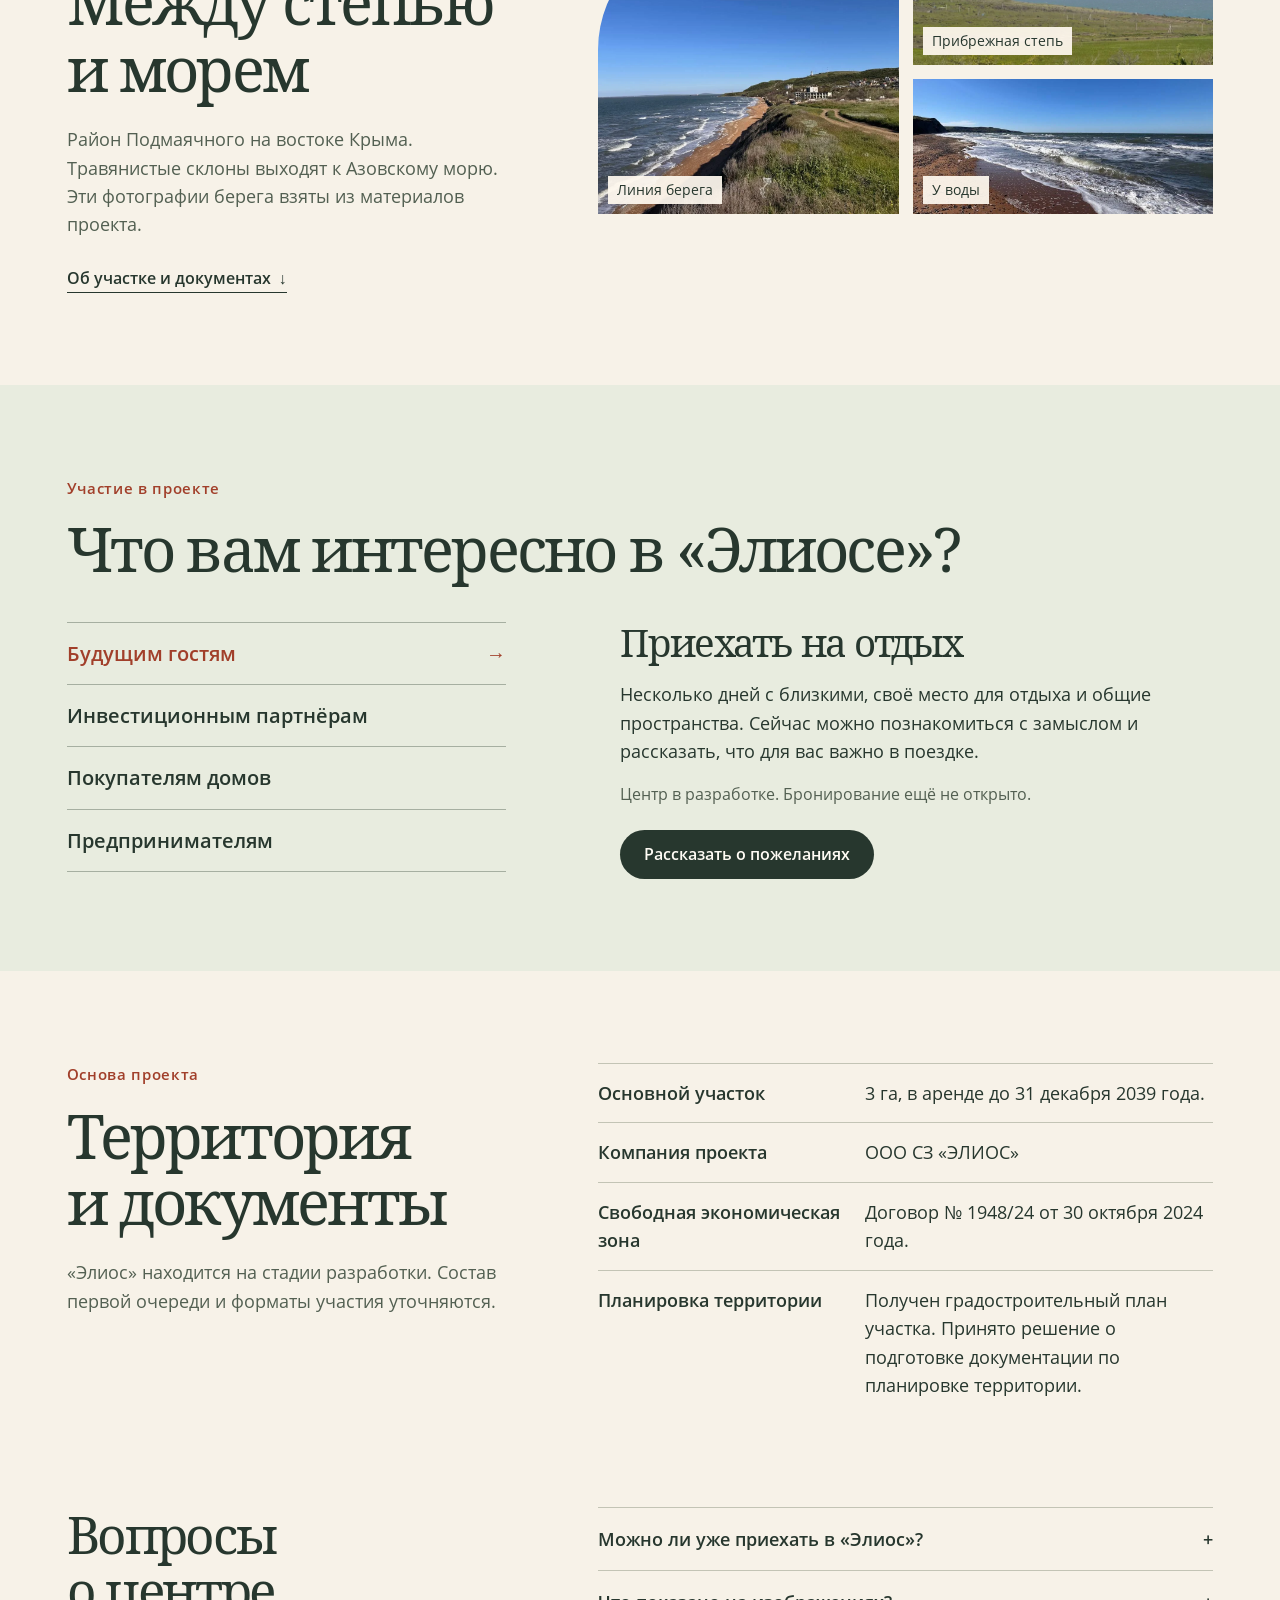
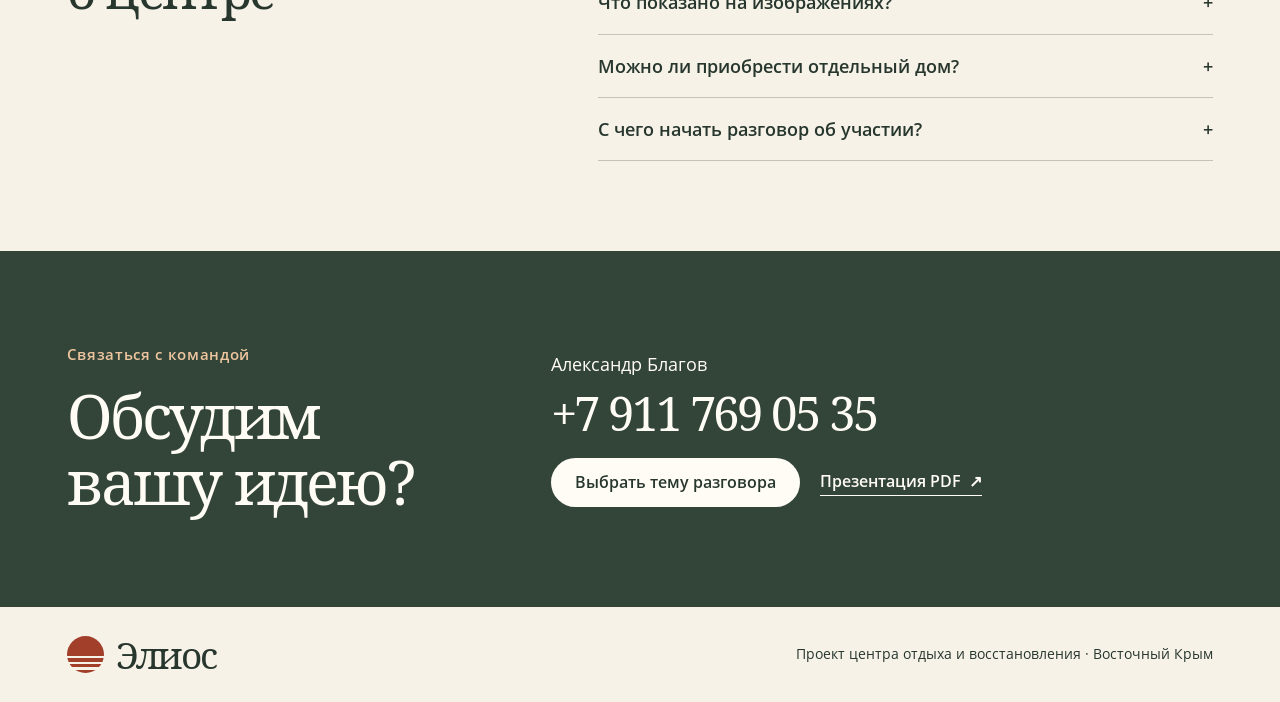
==== commit a0caa439: "Переработать макет Элиоса вокруг побережья и одного дня гостя" ====
--- a/index.html
+++ b/index.html
@@ -1,116 +1,39 @@
 <!doctype html>
 <html lang="ru">
 <head>
-  <meta charset="UTF-8">
-  <meta name="viewport" content="width=device-width,initial-scale=1">
-  <meta name="theme-color" content="#173d39">
-  <meta name="robots" content="noindex,nofollow,noarchive">
-  <meta name="description" content="Элиос — проект центра отдыха и восстановления на побережье Азовского моря в Восточном Крыму. Свой ритм у моря. Концепция и возможности участия.">
-  <meta property="og:title" content="Элиос — свой ритм у моря">
-  <meta property="og:description" content="Проект центра отдыха и восстановления в Восточном Крыму. Откройте концепцию и найдите свою роль в проекте.">
-  <meta property="og:type" content="website">
-  <meta property="og:locale" content="ru_RU">
-  <title>Элиос — свой ритм у моря</title>
-  <link rel="icon" type="image/svg+xml" href="assets/favicon.svg">
-  <link rel="preload" href="assets/fonts/serif.woff" as="font" type="font/woff" crossorigin>
-  <link rel="preload" href="assets/fonts/sans.woff" as="font" type="font/woff" crossorigin>
-  <link rel="preload" as="image" href="assets/hero.webp" imagesrcset="assets/hero-small.webp 840w, assets/hero.webp 1672w" imagesizes="100vw">
-  <link rel="stylesheet" href="styles.css">
-  <link rel="stylesheet" href="readability.css?v=2">
-  <script src="app.js" defer></script>
-</head>
-<body>
-  <a class="skip-link" href="#main">Перейти к содержанию</a>
-  <header class="header" id="header">
-    <a class="brand" href="#top" aria-label="Элиос — на главную">
-      <svg class="sun-mark" viewBox="0 0 48 48" fill="none" aria-hidden="true"><path d="M8 30a16 16 0 0 1 32 0M4 35h40M12 41h24M24 2v6M5 11l5 5M43 11l-5 5M1 25h5M42 25h5" stroke="currentColor" stroke-width="1.6"/></svg>
-      <span>Элиос</span>
-    </a>
-    <nav class="nav" aria-label="Основная навигация" id="navigation">
-      <a href="#idea">Идея</a><a href="#spaces">Пространства</a><a href="#place">Место</a><a href="#participation">Участие</a>
-      <button class="nav-contact" type="button" data-contact>Обсудить проект</button>
-    </nav>
-    <button class="menu-toggle" type="button" aria-expanded="false" aria-controls="navigation" aria-label="Открыть меню"><span></span><span></span></button>
-  </header>
-
-  <main id="main">
-    <section class="hero" id="top" aria-labelledby="hero-title">
-      <img class="hero-image" src="assets/hero.webp" srcset="assets/hero-small.webp 840w, assets/hero.webp 1672w" sizes="100vw" width="1672" height="941" alt="Визуализация концепции: дома с террасами среди прибрежной степи" fetchpriority="high">
-      <div class="hero-shade"></div>
-      <div class="hero-content wrap">
-        <p class="eyebrow hero-eyebrow">Восточный Крым · Азовское море</p>
-        <h1 id="hero-title">Свой ритм<br> <em>у моря.</em></h1>
-        <p class="hero-copy">Проект центра отдыха и восстановления.<br> Место, где есть время на себя и близких.</p>
-        <a class="button button-light" href="#idea">Открыть концепцию</a>
-      </div>
-      <div class="hero-bottom wrap"><span>Пространство для жизни. В вашем темпе.</span><span class="image-note">Визуализация концепции</span></div>
-    </section>
-
-    <section class="intro section wrap" id="idea" aria-labelledby="intro-title">
-      <div class="intro-heading"><p class="eyebrow">Идея Элиоса</p><h2 id="intro-title">Меньше спешки.<br> <em>Больше жизни.</em></h2></div>
-      <div class="intro-copy"><p class="lead">Уехать к морю на несколько дней. Выспаться. Пройтись по берегу. Провести вечер с теми, кто вам дорог.</p><p>Таким мы задумываем «Элиос»: с личным пространством для отдыха и местами, где приятно встречаться. Здесь можно быть вместе и находить время для себя.</p></div>
-      <div class="intro-values"><span>Природа рядом</span><span>Общение по желанию</span><span>Место для уединения</span></div>
-    </section>
-
-    <section class="spaces section" id="spaces" aria-labelledby="spaces-title">
-      <div class="section-top wrap"><div><p class="eyebrow">Жизнь в центре</p><h2 id="spaces-title">Каждому моменту<span class="heading-dash"> —</span><br> <em>своё место.</em></h2></div><p class="section-aside">Личный дом, общая терраса,<br> тепло бани. Пространства будущего<br> центра складываются в один ритм.</p></div>
-      <div class="space-tabs wrap" role="tablist" aria-label="Пространства центра">
-        <button id="tab-home" role="tab" aria-selected="true" aria-controls="space-home" tabindex="0" data-space="home">Личное пространство</button>
-        <button id="tab-cafe" role="tab" aria-selected="false" aria-controls="space-cafe" tabindex="-1" data-space="cafe">Место для встреч</button>
-        <button id="tab-bath" role="tab" aria-selected="false" aria-controls="space-bath" tabindex="-1" data-space="bath">Тишина и тепло</button>
-      </div>
-      <div class="space-stage wrap">
-        <article class="space-panel" id="space-home" role="tabpanel" aria-labelledby="tab-home" tabindex="0">
-          <div class="space-visual"><img src="assets/home.webp" srcset="assets/home-small.webp 840w, assets/home.webp 1672w" sizes="(max-width: 760px) 100vw, 75vw" width="1672" height="941" loading="lazy" alt="Визуализация светлой спальни с выходом на террасу"><span class="image-note">Визуализация концепции</span><button class="image-expand" type="button" data-gallery="home" aria-label="Увеличить визуализацию дома"><svg viewBox="0 0 24 24" fill="none" aria-hidden="true"><path d="M8 3H3v5M16 3h5v5M3 16v5h5M21 16v5h-5" stroke="currentColor" stroke-width="1.5"/></svg></button></div>
-          <div class="space-story"><span class="small-label">Дом и терраса</span><h3>Проснуться.<br> И никуда<br> <em>не спешить.</em></h3><p>Мягкий свет, воздух и свой уголок тишины. В концепции домов есть место для неспешного утра и долгого отдыха.</p></div>
-        </article>
-        <article class="space-panel" id="space-cafe" role="tabpanel" aria-labelledby="tab-cafe" tabindex="0" hidden>
-          <div class="space-visual"><img src="assets/cafe.webp" srcset="assets/cafe-small.webp 840w, assets/cafe.webp 1672w" sizes="(max-width: 760px) 100vw, 75vw" width="1672" height="941" loading="lazy" alt="Визуализация открытой террасы кафе в вечернем свете"><span class="image-note">Визуализация концепции</span><button class="image-expand" type="button" data-gallery="cafe" aria-label="Увеличить визуализацию кафе"><svg viewBox="0 0 24 24" fill="none" aria-hidden="true"><path d="M8 3H3v5M16 3h5v5M3 16v5h5M21 16v5h-5" stroke="currentColor" stroke-width="1.5"/></svg></button></div>
-          <div class="space-story"><span class="small-label">Кафе и общие пространства</span><h3>Разговоры,<br> которые хочется<br> <em>продолжить.</em></h3><p>Завтрак на открытом воздухе, ужин с близкими, новые знакомства. Общая терраса задумана как место притяжения гостей.</p></div>
-        </article>
-        <article class="space-panel" id="space-bath" role="tabpanel" aria-labelledby="tab-bath" tabindex="0" hidden>
-          <div class="space-visual"><img src="assets/bath.webp" srcset="assets/bath-small.webp 840w, assets/bath.webp 1672w" sizes="(max-width: 760px) 100vw, 75vw" width="1672" height="941" loading="lazy" alt="Визуализация бани с деревянной купелью и местом для отдыха"><span class="image-note">Визуализация концепции</span><button class="image-expand" type="button" data-gallery="bath" aria-label="Увеличить визуализацию бани"><svg viewBox="0 0 24 24" fill="none" aria-hidden="true"><path d="M8 3H3v5M16 3h5v5M3 16v5h5M21 16v5h-5" stroke="currentColor" stroke-width="1.5"/></svg></button></div>
-          <div class="space-story"><span class="small-label">Баня и отдых</span><h3>Тёплый пар.<br> Чашка чая.<br> <em>Тихий вечер.</em></h3><p>Отдых, которому можно отдать всё внимание. Баня и пространство после пара — одна из идей будущей инфраструктуры центра.</p></div>
-        </article>
-      </div>
-    </section>
-
-    <section class="place section" id="place" aria-labelledby="place-title">
-      <div class="place-layout wrap">
-        <div class="place-copy"><p class="eyebrow">Место Элиоса</p><h2 id="place-title">Море. Степь.<br> <em>Открытый горизонт.</em></h2><p class="lead">Побережье Азовского моря в Восточном Крыму.</p><p>Открытый ландшафт, берег и много неба. Отсюда начинается образ «Элиоса»: спокойная архитектура, естественные материалы и внимание к окружающему пространству.</p><div class="place-facts"><div><strong>3 <span>га</span></strong><span>основной участок</span></div><div><strong class="fact-place">Восточный<br> Крым</strong><span>Ленинский район,<br> район Подмаячного</span></div></div></div>
-        <figure class="place-photo"><button type="button" data-gallery="coast" aria-label="Посмотреть фотографию побережья крупнее"><img src="assets/coast.webp" srcset="assets/coast-small.webp 840w, assets/coast.webp 1280w" sizes="(max-width: 760px) 100vw, 50vw" width="1280" height="960" loading="lazy" alt="Фотография побережья из исходных материалов Элиоса: бухта, травянистый берег и море"></button><figcaption>Побережье из исходных материалов проекта</figcaption></figure>
-      </div>
-      <div class="coast-gallery wrap"><button type="button" data-gallery="land"><img src="assets/land.webp" width="1280" height="960" loading="lazy" alt="Открытая степная территория с морем на горизонте"><span>Простор побережья</span></button><button type="button" data-gallery="shore"><img src="assets/shore.webp" width="1280" height="960" loading="lazy" alt="Вид вдоль береговой линии Азовского моря"><span>Линия берега</span></button><button type="button" data-gallery="waves"><img src="assets/waves.webp" width="1008" height="680" loading="lazy" alt="Набегающие на берег морские волны"><span>Ближе к морю</span></button></div>
-    </section>
-
-    <section class="pause-section" aria-labelledby="pause-title"><img src="assets/porch.webp" width="1672" height="941" loading="lazy" alt="Визуализация террасы с видом на прибрежный ландшафт"><div class="pause-shade"></div><div class="pause-copy wrap"><p class="eyebrow">В своём темпе</p><h2 id="pause-title">Побыть вместе.<br> <em>Остаться собой.</em></h2><p>Общение, когда хочется.<br> Тишина, когда она нужна.</p></div><span class="image-note">Визуализация концепции</span></section>
-
-    <section class="participation section" id="participation" aria-labelledby="participation-title">
-      <div class="section-top wrap"><div><p class="eyebrow">Стать частью проекта</p><h2 id="participation-title">У каждого — своя роль.<br> <em>У всех — общий замысел.</em></h2></div><p class="section-aside">Мы начинаем с цельного опыта гостя.<br> Вокруг него строятся возможности<br> для партнёров и предпринимателей.</p></div>
-      <div class="participation-layout wrap">
-        <div class="role-tabs" role="tablist" aria-label="Направления участия" aria-orientation="vertical">
-          <button id="role-partner" type="button" role="tab" aria-selected="true" aria-controls="panel-partner" tabindex="0" data-role="partner"><span class="role-label">Инвесторам-партнёрам</span><span>Создавать и развивать центр вместе</span><span class="role-indicator" aria-hidden="true">+</span></button>
-          <button id="role-home" type="button" role="tab" aria-selected="false" aria-controls="panel-home" tabindex="-1" data-role="home"><span class="role-label">Покупателям домов</span><span>Личный отдых и сервис центра</span><span class="role-indicator" aria-hidden="true">+</span></button>
-          <button id="role-business" type="button" role="tab" aria-selected="false" aria-controls="panel-business" tabindex="-1" data-role="business"><span class="role-label">Предпринимателям</span><span>Своё дело в жизни центра</span><span class="role-indicator" aria-hidden="true">+</span></button>
-        </div>
-        <div class="role-content">
-          <article id="panel-partner" role="tabpanel" aria-labelledby="role-partner" tabindex="0"><p class="small-label">Партнёрство в развитии</p><h3>От идеи —<br> <em>к работающему центру.</em></h3><p>Участие в создании первой очереди, общей инфраструктуры и запуске проекта.</p><ul><li>Форма и этапы вложений</li><li>Права управления и участие в решениях</li><li>Порядок распределения прибыли</li></ul><p class="role-note">Размер вложений и условия партнёрства обсуждаются индивидуально.</p><button class="button button-dark" type="button" data-contact data-interest="partner">Обсудить партнёрство</button></article>
-          <article id="panel-home" role="tabpanel" aria-labelledby="role-home" tabindex="0" hidden><p class="small-label">Дом для личного отдыха</p><h3>Своё пространство.<br> <em>Возможности центра.</em></h3><p>Для тех, кто рассматривает дом у моря для себя и близких, с доступом к жизни и сервису центра.</p><ul><li>Сценарий личного использования</li><li>Обслуживание и содержание</li><li>Возможность передачи в управление</li></ul><p class="role-note">Формат приобретения, права на объект и модель управления разрабатываются. Продажи пока не открыты.</p><button class="button button-dark" type="button" data-contact data-interest="home">Узнать о формате</button></article>
-          <article id="panel-business" role="tabpanel" aria-labelledby="role-business" tabindex="0" hidden><p class="small-label">Инфраструктура и сервис</p><h3>Ваше дело.<br> <em>Общая атмосфера.</em></h3><p>Кафе, баня, спа и другие услуги для гостей. Рассматриваем идеи предпринимателей, которым близка концепция центра.</p><ul><li>Направление и состав объекта</li><li>Вложения и договорная модель</li><li>Общие стандарты и взаимодействие</li></ul><p class="role-note">Условия создания и работы каждого объекта определяются отдельно.</p><button class="button button-dark" type="button" data-contact data-interest="business">Предложить свой проект</button></article>
-        </div>
-      </div>
-    </section>
-
-    <section class="foundation section wrap" aria-labelledby="foundation-title"><div class="foundation-heading"><p class="eyebrow">Основа проекта</p><h2 id="foundation-title">Замысел с опорой<br> <em>на реальное место.</em></h2><p>«Элиос» находится на стадии разработки концепции центра. Открыт диалог о продукте, архитектуре и форматах участия.</p></div><dl class="foundation-list"><div><dt>Территория</dt><dd>Основной участок — 3 га.<br> Аренда до 31 декабря 2039 года.</dd></div><div><dt>Компания проекта</dt><dd>ООО СЗ «ЭЛИОС»</dd></div><div><dt>Договор</dt><dd>Свободная экономическая зона<br> <span>30 октября 2024 года · № 1948/24</span></dd></div><div><dt>Планирование</dt><dd>Получен градостроительный план.<br> Принято решение о подготовке планировки территории.</dd></div></dl></section>
-
-    <section class="faq section wrap" aria-labelledby="faq-title"><div><p class="eyebrow">Перед знакомством</p><h2 id="faq-title">Несколько<br> <em>важных вопросов.</em></h2></div><div class="faq-items"><details><summary>Можно ли уже приехать в «Элиос»?<span aria-hidden="true">+</span></summary><p>Центр находится на стадии разработки. Бронирование отдыха пока не открыто. Сейчас можно познакомиться с концепцией, рассказать о своём интересе и обсудить участие в проекте.</p></details><details><summary>Что показано на изображениях?<span aria-hidden="true">+</span></summary><p>Снимки побережья взяты из исходных материалов «Элиоса». Дома, кафе, баня и террасы — визуализации идеи будущего центра. Они помогают обсудить атмосферу и архитектурный характер; состав объектов и их размещение ещё определяются.</p></details><details><summary>Можно ли приобрести отдельный дом?<span aria-hidden="true">+</span></summary><p>Такой интерес предусмотрен в концепции. Формат приобретения, статус объекта, права покупателя и условия управления требуют отдельной проработки. Готового предложения о продаже дома или земельного участка сейчас нет.</p></details><details><summary>С чего начать разговор об участии?<span aria-hidden="true">+</span></summary><p>С вашей цели и возможной роли: развитие центра, дом для отдыха или собственный объект инфраструктуры. На этой основе обсуждаются формат, этапы и условия. Связаться можно с Александром Благовым по номеру <a href="tel:+79117690535">+7 911 769 05 35</a>.</p></details></div></section>
-
-    <section class="contact section" id="contact" aria-labelledby="contact-title"><div class="wrap contact-layout"><div><p class="eyebrow">Начнём со знакомства</p><h2 id="contact-title">Какой будет<br> <em>ваша история</em><br> в «Элиосе»?</h2><p>Расскажите, что вам близко в этом проекте.<br> Обсудим возможности и следующий шаг.</p><button type="button" class="button button-light" data-contact>Обсудить проект</button></div><div class="contact-side"><svg class="contact-sun" viewBox="0 0 220 150" fill="none" aria-hidden="true"><path d="M30 100a80 80 0 0 1 160 0M10 115h200M40 135h140M110 0v14M26 24l11 11M194 24l-11 11M0 80h14M206 80h14" stroke="currentColor" stroke-width="1"/></svg><p class="small-label">Контакт по проекту</p><p class="contact-name">Александр Благов</p><a class="contact-phone" href="tel:+79117690535">+7 911 769 05 35</a><a class="text-link" href="https://drive.google.com/file/d/1gvgxaFCP_Wr2BarTZS7fdgreUonL3RET/view" target="_blank" rel="noopener noreferrer">Посмотреть презентацию <span class="sr-only">(откроется в новой вкладке)</span></a></div></div></section>
-  </main>
-
-  <footer class="footer wrap"><a class="brand footer-brand" href="#top">Элиос</a><p>Проект центра отдыха и восстановления<br> Восточный Крым · 2026</p><p class="footer-note">Концепция будущего центра.<br> Архитектурные изображения — визуализации.</p></footer>
-
-  <dialog class="contact-dialog" id="contact-dialog" aria-labelledby="dialog-title"><button class="dialog-close" type="button" data-close aria-label="Закрыть окно">×</button><p class="eyebrow">Познакомимся ближе</p><h2 id="dialog-title">Что вам<br> <em>интересно?</em></h2><p class="dialog-intro">Выберите направление для разговора<br> с Александром Благовым.</p><fieldset class="interest-options"><legend class="sr-only">Ваш интерес к проекту</legend><label><input type="radio" name="interest" value="guest" checked><span>Отдых в центре</span></label><label><input type="radio" name="interest" value="partner"><span>Партнёрство</span></label><label><input type="radio" name="interest" value="home"><span>Дом для себя</span></label><label><input type="radio" name="interest" value="business"><span>Свой бизнес</span></label></fieldset><p id="interest-description" class="interest-description">Расскажите, каким вы представляете отдых в «Элиосе». Центр пока находится на стадии разработки.</p><a href="tel:+79117690535" class="button button-dark dialog-phone">Позвонить Александру</a><a href="tel:+79117690535" class="dialog-number">+7 911 769 05 35</a><button type="button" id="copy-inquiry" class="text-link copy-inquiry">Скопировать текст обращения</button><p id="copy-status" class="copy-status" role="status" aria-live="polite"></p></dialog>
-  <dialog class="gallery-dialog" id="gallery-dialog" aria-labelledby="gallery-caption"><button class="gallery-close" type="button" data-close aria-label="Закрыть изображение">×</button><div class="gallery-frame"><img id="gallery-image" alt=""><button type="button" class="gallery-previous" aria-label="Предыдущее изображение">‹</button><button type="button" class="gallery-next" aria-label="Следующее изображение">›</button></div><div class="gallery-bottom"><p id="gallery-caption"></p><span id="gallery-count" aria-label="Номер изображения"></span></div></dialog>
-</body>
-</html>
+<meta charset="utf-8"><meta name="viewport" content="width=device-width,initial-scale=1">
+<meta name="robots" content="noindex,nofollow,noarchive"><meta name="theme-color" content="#f7f2e8">
+<title>Элиос — несколько дней у Азовского моря</title>
+<meta name="description" content="Проект центра отдыха и восстановления на Азовском побережье Восточного Крыма. Побережье, дома с террасами и возможности участия в создании центра.">
+<meta property="og:title" content="Элиос — несколько дней у Азовского моря"><meta property="og:type" content="website"><meta property="og:locale" content="ru_RU">
+<link rel="icon" href="assets/favicon.svg" type="image/svg+xml"><link rel="preload" as="font" href="assets/fonts/serif-text.woff" type="font/woff" crossorigin>
+<link rel="stylesheet" href="styles.css?v=coast1"><link rel="stylesheet" href="readability.css?v=coast1"><script defer src="app.js?v=coast1"></script>
+</head><body>
+<a class="skip-link" href="#main">Перейти к содержанию</a>
+<header class="header" id="header"><div class="wrap mast">
+<a href="#top" class="brand" aria-label="Элиос, на главную"><span class="sun" aria-hidden="true"></span>Элиос</a>
+<nav class="nav" id="navigation" aria-label="Основная навигация"><a href="#spaces">День у моря</a><a href="#place">Побережье</a><a href="#participation">Участие</a><a href="#foundation">О проекте</a><button type="button" class="nav-contact" data-contact>Связаться <span aria-hidden="true">↗</span></button></nav>
+<button type="button" class="menu-toggle" aria-label="Открыть меню" aria-expanded="false" aria-controls="navigation"><span></span><span></span></button></div></header>
+<main id="main">
+<section class="hero wrap" id="top" aria-labelledby="hero-title"><div class="hero-copy">
+<p class="location">Восточный Крым <i></i> Азовское море</p>
+<h1 id="hero-title">Несколько<br>дней <em>у&nbsp;моря</em></h1>
+<p class="lead">«Элиос» — проект центра отдыха и восстановления на азовском побережье. Дома с террасами, кафе и баня среди прибрежной степи.</p>
+<a class="btn" href="#spaces">Заглянуть в «Элиос» <span aria-hidden="true">↓</span></a></div>
+<div class="postcard"><figure class="coast-card"><button data-gallery="coast" aria-label="Посмотреть фотографию побережья"><img src="assets/coast.webp" srcset="assets/coast-small.webp 840w, assets/coast.webp 1280w" sizes="(max-width: 760px) 100vw, 62vw" alt="Бухта на Азовском море, вид с травянистого берега" decoding="async" fetchpriority="high"></button><figcaption>Азовский берег · фотография</figcaption></figure>
+<figure class="detail-card"><button data-gallery="home" aria-label="Рассмотреть эскиз дома"><img src="assets/home.webp" srcset="assets/home-small.webp 840w, assets/home.webp 1672w" sizes="(max-width: 760px) 100vw, 62vw" alt="Светлая спальня и терраса будущего дома" decoding="async" fetchpriority="high"></button><figcaption>Дом с террасой · эскиз</figcaption></figure></div></section>
+<div id="idea"></div>
+<section class="day section" id="spaces" aria-labelledby="day-title"><div class="wrap"><div class="section-head"><div><p class="kicker">Для гостей</p><h2 id="day-title">День в «Элиосе»</h2></div><p>Три сцены из жизни будущего центра.<br>Выберите, с какой начать.</p></div>
+<div class="space-tabs" role="tablist" aria-label="Пространства будущего центра"><button type="button" role="tab" id="tab-home" aria-controls="space-home" aria-selected="true" tabindex="0" data-space="home"><img src="assets/home.webp" srcset="assets/home-small.webp 840w, assets/home.webp 1672w" sizes="(max-width: 760px) 100vw, 62vw" alt="" decoding="async" loading="lazy"><span class="tabline"><span>Утро</span><b>Дом с террасой</b></span></button><button type="button" role="tab" id="tab-cafe" aria-controls="space-cafe" aria-selected="false" tabindex="-1" data-space="cafe"><img src="assets/cafe.webp" srcset="assets/cafe-small.webp 840w, assets/cafe.webp 1672w" sizes="(max-width: 760px) 100vw, 62vw" alt="" decoding="async" loading="lazy"><span class="tabline"><span>День</span><b>Кафе</b></span></button><button type="button" role="tab" id="tab-bath" aria-controls="space-bath" aria-selected="false" tabindex="-1" data-space="bath"><img src="assets/bath.webp" srcset="assets/bath-small.webp 840w, assets/bath.webp 1672w" sizes="(max-width: 760px) 100vw, 62vw" alt="" decoding="async" loading="lazy"><span class="tabline"><span>Вечер</span><b>Баня</b></span></button></div><article class="episode" role="tabpanel" tabindex="0" id="space-home" aria-labelledby="tab-home" ><h3>Утро на террасе</h3><p>Раздвинуть шторы, вынести чашку на террасу и завтракать, пока остальные спят. Так мы представляем личное пространство гостя.</p><button class="under" data-gallery="home">Рассмотреть эскиз <span aria-hidden="true">↗</span></button></article><article class="episode" role="tabpanel" tabindex="0" id="space-cafe" aria-labelledby="tab-cafe" hidden><h3>За общим столом</h3><p>После прогулки по берегу встретиться за обедом. Мы задумали кафе с открытой террасой, где можно задержаться за разговором.</p><button class="under" data-gallery="cafe">Рассмотреть эскиз <span aria-hidden="true">↗</span></button></article><article class="episode" role="tabpanel" tabindex="0" id="space-bath" aria-labelledby="tab-bath" hidden><h3>После парной</h3><p>Выйти из парной на воздух, налить чай и посидеть в тишине. Для этого в концепции бани предусмотрели место отдыха рядом с террасой.</p><button class="under" data-gallery="bath">Рассмотреть эскиз <span aria-hidden="true">↗</span></button></article>
+<p class="image-credit">Архитектурные эскизы будущего центра</p></div></section>
+<section class="section wrap place" id="place"><div class="place-text"><p class="kicker">Ленинский район Крыма</p><h2>Между степью<br>и морем</h2><p>Район Подмаячного на востоке Крыма. Травянистые склоны выходят к Азовскому морю. Эти фотографии берега взяты из материалов проекта.</p><a href="#foundation" class="under">Об участке и документах <span aria-hidden="true">↓</span></a></div><div class="coast-gallery">
+<button data-gallery="shore"><img src="assets/shore.webp" alt="Вид вдоль береговой линии" decoding="async" loading="lazy"><span>Линия берега</span></button><button data-gallery="land"><img src="assets/land.webp" alt="Степь и море на горизонте" decoding="async" loading="lazy"><span>Прибрежная степь</span></button><button data-gallery="waves"><img src="assets/waves.webp" alt="Волны у кромки воды" decoding="async" loading="lazy"><span>У воды</span></button></div></section>
+<section class="join section" id="participation"><div class="wrap"><p class="kicker">Участие в проекте</p><h2>Что вам интересно в «Элиосе»?</h2><div class="join-grid">
+<div class="role-tabs" role="tablist" aria-label="Направления участия" aria-orientation="vertical"><button type="button" role="tab" id="role-guest" aria-controls="panel-guest" aria-selected="true" tabindex="0" data-role="guest">Будущим гостям<span aria-hidden="true">→</span></button><button type="button" role="tab" id="role-partner" aria-controls="panel-partner" aria-selected="false" tabindex="-1" data-role="partner">Инвестиционным партнёрам<span aria-hidden="true">→</span></button><button type="button" role="tab" id="role-home" aria-controls="panel-home" aria-selected="false" tabindex="-1" data-role="home">Покупателям домов<span aria-hidden="true">→</span></button><button type="button" role="tab" id="role-business" aria-controls="panel-business" aria-selected="false" tabindex="-1" data-role="business">Предпринимателям<span aria-hidden="true">→</span></button></div><div class="role-content"><article tabindex="0" role="tabpanel" id="panel-guest" aria-labelledby="role-guest" ><h3>Приехать на отдых</h3><p>Несколько дней с близкими, своё место для отдыха и общие пространства. Сейчас можно познакомиться с замыслом и рассказать, что для вас важно в поездке.</p><p class="status">Центр в разработке. Бронирование ещё не открыто.</p><button class="btn" type="button" data-interest="guest" data-contact>Рассказать о пожеланиях</button></article><article tabindex="0" role="tabpanel" id="panel-partner" aria-labelledby="role-partner" hidden><h3>Создать центр вместе</h3><p>Предмет партнёрства — первая очередь центра. Обсуждаем, какие объекты войдут в неё, кто финансирует запуск и кто отвечает за управление.</p><p class="status">Этапы вложений, права партнёров и порядок распределения прибыли предстоит согласовать.</p><button class="btn" type="button" data-interest="partner" data-contact>Обсудить партнёрство</button></article><article tabindex="0" role="tabpanel" id="panel-home" aria-labelledby="role-home" hidden><h3>Свой дом у моря</h3><p>Рассматриваем интерес к дому для собственного проживания, отдыха или как к инвестиции. Для владельца важны периоды личного пользования, расходы на содержание и возможность передачи в управление.</p><p class="status">Правовая модель приобретения и права на объект прорабатываются. Продажи пока не открыты.</p><button class="btn" type="button" data-interest="home" data-contact>Обсудить формат дома</button></article><article tabindex="0" role="tabpanel" id="panel-business" aria-labelledby="role-business" hidden><h3>Открыть своё дело в центре</h3><p>Кафе на террасе, баня или спа могут стать самостоятельным делом. Обсудим вашу идею, помещение, оборудование и то, как гости будут пользоваться услугой.</p><p class="status">Приобретение объекта или другая форма участия зависят от правовой модели.</p><button class="btn" type="button" data-interest="business" data-contact>Предложить свой проект</button></article></div></div></div></section>
+<section class="section wrap foundation" id="foundation"><div><p class="kicker">Основа проекта</p><h2>Территория <br>и документы</h2><p>«Элиос» находится на стадии разработки. Состав первой очереди и форматы участия уточняются.</p></div><dl><div><dt>Основной участок</dt><dd>3 га, в аренде до 31 декабря 2039 года.</dd></div><div><dt>Компания проекта</dt><dd>ООО СЗ «ЭЛИОС»</dd></div><div><dt>Свободная экономическая зона</dt><dd>Договор № 1948/24 от 30 октября 2024 года.</dd></div><div><dt>Планировка территории</dt><dd>Получен градостроительный план участка. Принято решение о подготовке документации по планировке территории.</dd></div></dl></section>
+<section class="wrap faq"><h2>Вопросы <br>о центре</h2><div class="faq-items"><details><summary>Можно ли уже приехать в «Элиос»?<span aria-hidden="true">+</span></summary><p>Центр находится на стадии разработки. Бронирование отдыха пока не открыто. Сейчас можно познакомиться с концепцией, рассказать о своём интересе и обсудить участие в проекте.</p></details><details><summary>Что показано на изображениях?<span aria-hidden="true">+</span></summary><p>Снимки побережья взяты из исходных материалов «Элиоса». Дома, кафе, баня и террасы — визуализации идеи будущего центра. Они помогают обсудить атмосферу и архитектурный характер; состав объектов и их размещение ещё определяются.</p></details><details><summary>Можно ли приобрести отдельный дом?<span aria-hidden="true">+</span></summary><p>Такой интерес предусмотрен в концепции. Формат приобретения, статус объекта, права покупателя и условия управления требуют отдельной проработки. Готового предложения о продаже дома или земельного участка сейчас нет.</p></details><details><summary>С чего начать разговор об участии?<span aria-hidden="true">+</span></summary><p>С вашей цели и возможной роли: развитие центра, дом для отдыха или собственный объект инфраструктуры. На этой основе обсуждаются формат, этапы и условия. Связаться можно с Александром Благовым по номеру <a href="tel:+79117690535">+7 911 769 05 35</a>.</p></details></div></section>
+<section class="contact section" id="contact"><div class="wrap contact-grid"><div><p class="kicker">Связаться с командой</p><h2>Обсудим <br>вашу идею?</h2></div><div class="contact-body"><p>Александр Благов</p><a class="phone" href="tel:+79117690535">+7 911 769 05 35</a><div class="actions"><button type="button" class="btn" data-contact>Выбрать тему разговора</button><a href="https://drive.google.com/file/d/1gvgxaFCP_Wr2BarTZS7fdgreUonL3RET/view" target="_blank" rel="noopener" class="under">Презентация PDF <span aria-hidden="true">↗</span></a></div></div></div></section></main>
+<footer class="wrap foot"><a class="brand" href="#top"><span class="sun" aria-hidden="true"></span>Элиос</a><p>Проект центра отдыха и восстановления · Восточный Крым</p></footer>
+<dialog class="contact-dialog" id="contact-dialog" aria-labelledby="dialog-title"><button class="dialog-close" type="button" data-close aria-label="Закрыть окно">×</button><p class="eyebrow">Познакомимся ближе</p><h2 id="dialog-title">Что вам<br> <em>интересно?</em></h2><p class="dialog-intro">Выберите направление для разговора<br> с Александром Благовым.</p><fieldset class="interest-options"><legend class="sr-only">Ваш интерес к проекту</legend><label><input type="radio" name="interest" value="guest" checked><span>Отдых в центре</span></label><label><input type="radio" name="interest" value="partner"><span>Партнёрство</span></label><label><input type="radio" name="interest" value="home"><span>Дом для себя</span></label><label><input type="radio" name="interest" value="business"><span>Свой бизнес</span></label></fieldset><p id="interest-description" class="interest-description">Расскажите, каким вы представляете отдых в «Элиосе». Центр пока находится на стадии разработки.</p><a href="tel:+79117690535" class="button button-dark dialog-phone">Позвонить Александру</a><a href="tel:+79117690535" class="dialog-number">+7 911 769 05 35</a><button type="button" id="copy-inquiry" class="text-link copy-inquiry">Скопировать текст обращения</button><p id="copy-status" class="copy-status" role="status" aria-live="polite"></p></dialog>
+<dialog class="gallery-dialog" id="gallery-dialog" aria-labelledby="gallery-caption"><button class="gallery-close" type="button" data-close aria-label="Закрыть изображение">×</button><div class="gallery-frame"><img id="gallery-image" alt=""><button type="button" class="gallery-previous" aria-label="Предыдущее изображение">‹</button><button type="button" class="gallery-next" aria-label="Следующее изображение">›</button></div><div class="gallery-bottom"><p id="gallery-caption"></p><span id="gallery-count" aria-label="Номер изображения"></span></div></dialog>
+</body></html>
--- a/styles.css
+++ b/styles.css
@@ -1,371 +1,11 @@
-@font-face{font-family:ElSerif;src:url('assets/fonts/serif.woff') format('woff');font-style:normal;font-weight:400;font-display:swap}
-@font-face{font-family:ElSerif;src:url('assets/fonts/serif-italic.woff') format('woff');font-style:italic;font-weight:400;font-display:swap}
-@font-face{font-family:ElSans;src:url('assets/fonts/sans.woff') format('woff');font-style:normal;font-weight:400;font-display:swap}
-@font-face{font-family:ElSans;src:url('assets/fonts/sans-semibold.woff') format('woff');font-style:normal;font-weight:600;font-display:swap}
-:root{--ink:#173d39;--deep:#12332f;--paper:#f5f2e9;--white:#fffdf6;--muted:#596b64;--gold:#d8b47e;--line:#cfd2c5;--serif:ElSerif,Georgia,serif;--sans:ElSans,Arial,sans-serif;--gutter:clamp(24px,5.4vw,92px)}
-*,*::before,*::after{box-sizing:border-box}
-html{scroll-behavior:smooth;scroll-padding-top:92px}
-body{margin:0;background:var(--paper);color:var(--ink);font:400 16px/1.7 var(--sans);-webkit-font-smoothing:antialiased}
-body.modal-open{overflow:hidden}
-button,input,a{-webkit-tap-highlight-color:transparent}
-button,input{font:inherit}
-button,a{touch-action:manipulation}
-button{color:inherit;cursor:pointer}
-a{color:inherit;text-decoration:none}
-img{display:block;width:100%;object-fit:cover}
-button{border:0}
-button:focus-visible,a:focus-visible,summary:focus-visible,[tabindex]:focus-visible{outline:2px solid #bf853b;outline-offset:6px}
-button:disabled{cursor:default}
-figure,p,h1,h2,h3{margin:0}
-p+p{margin-top:1.3em}
-h1,h2,h3{font-family:var(--serif);font-weight:400;line-height:1.12;letter-spacing:-.045em}
-h2{font-size:clamp(40px,4.5vw,70px)}
-h3{font-size:clamp(32px,3vw,46px)}
-em{font-weight:400}
-::selection{background:#d8b47e;color:var(--deep)}
-[hidden]{display:none!important}
-.wrap{width:min(100%,1600px);padding-inline:var(--gutter);margin-inline:auto}
-.section{padding-block:112px}
-.eyebrow,.small-label{font-family:var(--sans);font-size:13px;line-height:1.5;letter-spacing:.15em;text-transform:uppercase;font-weight:600}
-.eyebrow{margin-bottom:28px}
-.small-label{letter-spacing:.11em}
-.lead{font-size:clamp(19px,1.7vw,24px);line-height:1.6}
-.button{display:inline-flex;justify-content:center;align-items:center;min-height:56px;padding:16px 31px;border:1px solid transparent;border-radius:2px;font-size:14px;font-weight:600;letter-spacing:.02em;line-height:1.5;transition:background .2s,color .2s,transform .2s}
-.button:hover{transform:translateY(-2px)}
-.button-light{background:var(--paper);color:var(--ink)}
-.button-light:hover{background:#e2d4b8}
-.button-dark{background:var(--ink);color:var(--white)}
-.button-dark:hover{background:#2a5148}
-.text-link{display:inline-block;padding:5px 0;background:none;border:0;border-bottom:1px solid currentColor;font-size:14px;line-height:1.6}
-.text-link:hover{color:#b88b4a}
-.image-note{font-size:12px;letter-spacing:.02em;line-height:1.5}
-.sr-only{position:absolute;width:1px;height:1px;padding:0;margin:-1px;overflow:hidden;clip:rect(0,0,0,0);white-space:nowrap;border:0}
-.skip-link{position:fixed;left:20px;top:-100px;z-index:200;padding:12px;background:var(--paper);color:var(--ink)}
-.skip-link:focus{top:12px}
-
-/* Navigation and first impression */
-.header{position:absolute;left:0;right:0;top:0;z-index:40;display:flex;align-items:center;justify-content:space-between;gap:24px;padding:23px var(--gutter);color:var(--white);border-bottom:1px solid #ffffff30;transition:background .25s,padding .25s,color .25s}
-.header.is-scrolled{position:fixed;padding-block:13px;background:rgba(245,242,233,.97);color:var(--ink);border-bottom:1px solid var(--line);backdrop-filter:blur(16px)}
-.brand{display:flex;gap:12px;align-items:center;font:400 40px/1 var(--serif);letter-spacing:-.03em;white-space:nowrap}
-.sun-mark{width:39px;height:39px;color:var(--gold)}
-.is-scrolled .sun-mark{color:var(--ink)}
-.nav{display:flex;gap:30px;align-items:center;font-size:14px;line-height:1.5}
-.nav>a{padding-block:10px;border-bottom:1px solid transparent;transition:border-color .2s}
-.nav>a:hover{border-bottom-color:currentColor}
-.nav-contact{margin-left:16px;padding:13px 21px;background:transparent;color:inherit;border:1px solid #ffffff70;border-radius:2px;font-size:14px}
-.nav-contact:hover{background:#ffffff15}
-.is-scrolled .nav-contact{border-color:#173d3950}
-.is-scrolled .nav-contact:hover{background:#173d390b}
-.menu-toggle{display:none;background:none;width:44px;height:44px;padding:10px;color:inherit}
-.menu-toggle span{display:block;height:1px;background:currentColor;margin:7px 0;transition:transform .2s}
-.hero{position:relative;min-height:780px;height:100svh;max-height:1120px;display:flex;align-items:center;isolation:isolate;background:#4a5447;color:var(--white);overflow:hidden}
-.hero-image,.hero-shade{position:absolute;inset:0;height:100%;z-index:-2}
-.hero-image{object-position:center 56%}
-.hero-shade{z-index:-1;background:linear-gradient(90deg,rgba(15,35,31,.72),rgba(20,38,31,.3) 53%,rgba(20,38,31,.03)),linear-gradient(0deg,rgba(15,35,31,.54),transparent 30%,transparent 70%,rgba(20,38,31,.3))}
-.hero-content{padding-top:92px;padding-bottom:100px}
-.hero-eyebrow{font-size:13px;letter-spacing:.17em;margin-bottom:30px}
-.hero h1{font-size:clamp(80px,8.8vw,143px);line-height:1.02;letter-spacing:-.035em;max-width:1050px}
-.hero h1 em{color:#eadac2}
-.hero-copy{margin:31px 0 35px;font-size:17px;line-height:1.8;color:#fffdf6eb}
-.hero-bottom{position:absolute;bottom:30px;left:0;right:0;display:flex;justify-content:space-between;gap:20px;font-size:12px;letter-spacing:.04em;color:#fffdf6d0}
-.hero-bottom .image-note{text-align:right}
-
-/* A deliberately spacious editorial rhythm */
-.intro{display:grid;grid-template-columns:1.1fr 1fr;column-gap:9%;padding-top:116px;padding-bottom:58px}
-.intro .eyebrow{color:var(--muted)}
-.intro-copy{padding-top:52px;max-width:560px}
-.intro-copy>p+p{font-size:16px;color:var(--muted)}
-.intro-values{grid-column:1/-1;display:flex;justify-content:space-between;gap:20px;margin-top:68px;padding-top:24px;border-top:1px solid var(--line);font-size:13px;letter-spacing:.05em}
-.intro-values span{display:flex;gap:14px;align-items:center}
-.intro-values span::before{content:'';width:5px;height:5px;border:1px solid #75877a;transform:rotate(45deg)}
-.section-top{display:flex;justify-content:space-between;gap:60px;align-items:flex-end;margin-bottom:54px}
-.section-aside{font-size:15px;line-height:1.9;color:var(--muted);padding-bottom:7px;max-width:360px}
-.spaces{padding-top:62px;padding-bottom:116px}
-.space-tabs{display:flex;gap:40px;margin-bottom:36px}
-.space-tabs button{position:relative;background:none;padding:12px 0;border-bottom:1px solid var(--line);text-align:left;color:var(--muted);font-size:14px;transition:color .2s,border-color .2s}
-.space-tabs button[aria-selected=true]{color:var(--ink);border-bottom:2px solid var(--ink);font-weight:600}
-.space-tabs button:hover{color:var(--ink)}
-.space-panel{position:relative;display:grid;grid-template-columns:1.75fr 1fr;align-items:stretch;min-height:530px;animation:appear .4s ease}
-.space-visual{position:relative;min-width:0;overflow:hidden}
-.space-visual img{height:100%;min-height:530px;object-position:47% center}
-.space-visual::after{content:'';position:absolute;inset:75% 0 0;background:linear-gradient(transparent,#0005);pointer-events:none}
-.space-visual .image-note{position:absolute;bottom:22px;left:24px;color:#fff;z-index:1}
-.image-expand{position:absolute;right:20px;bottom:18px;z-index:2;background:#ffffffde;color:var(--ink);width:40px;height:40px;display:grid;place-items:center;border-radius:50%}
-.image-expand:hover{background:#fff}
-.image-expand svg{width:18px;height:18px}
-.space-story{display:flex;flex-direction:column;justify-content:center;padding:50px 40px;background:var(--ink);color:var(--paper)}
-.space-story .small-label{color:var(--gold);font-size:12px;letter-spacing:.12em;margin-bottom:32px}
-.space-story h3{font-size:clamp(35px,3.4vw,52px);line-height:1.15;letter-spacing:-.04em}
-.space-story h3 em{color:#d9c4a3}
-.space-story p{margin-top:35px;font-size:15px;line-height:1.9;color:#e8eadfdf;max-width:340px}
-.place{background:#e8eadf;padding-bottom:90px}
-.place-layout{display:grid;grid-template-columns:1fr 1fr;gap:10%;align-items:center}
-.place-copy h2{font-size:clamp(40px,4.2vw,65px);margin-bottom:35px}
-.place-copy .lead{font-size:20px;max-width:420px}
-.place-copy>p:not(.eyebrow):not(.lead){font-size:15px;max-width:470px;color:var(--muted)}
-.place-photo img{aspect-ratio:4/5;height:auto;object-position:54% center;transition:transform .5s}
-.place-photo button{display:block;padding:0;background:transparent;width:100%;overflow:hidden;cursor:zoom-in}
-.place-photo button:hover img{transform:scale(1.025)}
-.place-photo figcaption{font-size:12px;color:var(--muted);padding-top:12px}
-.place-facts{display:flex;gap:55px;margin-top:42px;padding-top:30px;border-top:1px solid #bfc5b6}
-.place-facts>div{display:flex;flex-direction:column;justify-content:space-between;gap:12px}
-.place-facts strong{font:400 66px/1 var(--serif);letter-spacing:-.045em}
-.place-facts strong span{font-size:40px}
-.place-facts .fact-place{font-size:29px;line-height:1.15}
-.place-facts>div>span{font-size:12px;color:var(--muted)}
-.coast-gallery{display:grid;grid-template-columns:1fr 1fr 1fr;gap:26px;margin-top:55px}
-.coast-gallery button{padding:0;text-align:left;position:relative;background:transparent;overflow:hidden;cursor:zoom-in}
-.coast-gallery img{aspect-ratio:1.65;height:auto;transition:transform .5s}
-.coast-gallery button:hover img{transform:scale(1.03)}
-.coast-gallery span{display:block;font-size:13px;padding-top:12px;position:relative;background:#e8eadf}
-.pause-section{position:relative;min-height:650px;height:74vh;max-height:850px;color:var(--white);display:flex;align-items:center;isolation:isolate;overflow:hidden}
-.pause-section>img{position:absolute;inset:0;height:100%;z-index:-2;object-position:center 65%}
-.pause-shade{position:absolute;inset:0;z-index:-1;background:linear-gradient(90deg,#0c2524c9,#0c252450 60%,#0c252410)}
-.pause-copy h2{font-size:clamp(54px,6.3vw,100px)}
-.pause-copy h2 em{color:#eadac2}
-.pause-copy>p:last-child{font-size:17px;line-height:1.9;margin-top:35px}
-.pause-section>.image-note{position:absolute;right:var(--gutter);bottom:26px}
-
-/* The three audiences are real, different paths */
-.participation{padding-bottom:100px}
-.participation .section-top h2{font-size:clamp(40px,4.1vw,64px)}
-.participation-layout{display:grid;grid-template-columns:1fr 1.12fr;gap:9%;margin-top:60px}
-.role-tabs{display:flex;flex-direction:column}
-.role-tabs button{display:block;position:relative;background:transparent;text-align:left;padding:32px 50px 34px 0;border-top:1px solid var(--line)}
-.role-tabs button:last-child{border-bottom:1px solid var(--line)}
-.role-tabs .role-label{display:block;font-family:var(--serif);font-size:clamp(26px,2.2vw,34px);letter-spacing:-.03em;line-height:1.3;margin-bottom:12px}
-.role-tabs button>span:nth-child(2){font-size:13px;color:var(--muted)}
-.role-tabs .role-indicator{position:absolute;right:8px;top:32px;font-size:28px;line-height:1.5;font-weight:400;transition:transform .25s}
-.role-tabs button[aria-selected=true]{border-top-color:var(--ink)}
-.role-tabs button[aria-selected=true] .role-label{font-style:italic}
-.role-tabs button[aria-selected=true] .role-indicator{transform:rotate(45deg)}
-.role-tabs button[aria-selected=false]{color:#617268}
-.role-tabs button:hover{color:var(--ink)}
-.role-content{background:#e9e9dc;padding:42px 45px 45px;min-height:526px}
-.role-content article{animation:appear .3s ease}
-.role-content .small-label{font-size:12px;color:var(--muted);margin-bottom:23px}
-.role-content h3{font-size:clamp(32px,3.1vw,46px);margin-bottom:25px}
-.role-content p:not(.small-label){font-size:15px;max-width:470px}
-.role-content ul{list-style:none;padding:0;margin:24px 0}
-.role-content li{position:relative;padding-left:19px;font-size:14px;margin-block:8px}
-.role-content li::before{position:absolute;left:0;content:'—';color:#7c8c7d}
-.role-content p.role-note{font-size:13px;color:var(--muted);line-height:1.8;margin:22px 0 26px}
-.role-content .button{min-height:52px;padding:14px 23px}
-.foundation{display:grid;grid-template-columns:1fr 1.12fr;gap:9%;padding-block:88px;border-top:1px solid var(--line)}
-.foundation h2{font-size:clamp(36px,3.3vw,51px)}
-.foundation-heading>p:last-child{margin-top:30px;font-size:15px;max-width:420px;color:var(--muted)}
-.foundation-list{margin:0}
-.foundation-list>div{padding:22px 0;border-top:1px solid var(--line);display:grid;grid-template-columns:.8fr 1.4fr;gap:22px}
-.foundation-list>div:first-child{padding-top:0;border:0}
-.foundation-list dt{font-size:13px;color:var(--muted)}
-.foundation-list dd{font-size:14px;line-height:1.8;margin:0}
-.foundation-list dd span{color:var(--muted);font-size:12px}
-.faq{display:grid;grid-template-columns:1fr 1.12fr;gap:9%;padding-top:20px;padding-bottom:110px}
-.faq h2{font-size:clamp(36px,3.3vw,51px)}
-.faq-items details{border-top:1px solid var(--line)}
-.faq-items details:last-child{border-bottom:1px solid var(--line)}
-.faq-items summary{display:flex;justify-content:space-between;gap:24px;cursor:pointer;list-style:none;padding:23px 0;font-size:15px;line-height:1.6}
-.faq-items summary::-webkit-details-marker{display:none}
-.faq-items summary>span{font-size:23px;line-height:1;transition:transform .25s;flex-shrink:0}
-.faq-items details[open] summary>span{transform:rotate(45deg)}
-.faq-items details p{font-size:14px;color:var(--muted);line-height:1.85;padding:0 22px 27px 0}
-.faq-items details a{text-decoration:underline;text-underline-offset:3px;white-space:nowrap}
-.contact{background:var(--ink);color:var(--paper);padding-top:105px;padding-bottom:95px}
-.contact-layout{display:grid;grid-template-columns:1.4fr 1fr;gap:6%}
-.contact .eyebrow{color:var(--gold)}
-.contact h2{font-size:clamp(56px,6.1vw,94px)}
-.contact h2 em{color:#d8bb90}
-.contact h2+p{margin-top:30px;font-size:15px;color:#e8eadfdd;line-height:1.9}
-.contact .button{margin-top:32px}
-.contact-side{display:flex;align-items:flex-start;flex-direction:column;justify-content:flex-end;padding-bottom:4px;padding-left:30px}
-.contact-sun{color:var(--gold);opacity:.6;width:230px;height:160px;margin-bottom:60px}
-.contact-side .small-label{color:#c2ccb9;font-size:12px;margin-bottom:10px}
-.contact-name{font-size:17px}
-.contact-phone{font-family:var(--serif);font-size:clamp(28px,2.65vw,40px);letter-spacing:-.02em;margin:9px 0 27px;white-space:nowrap}
-.contact-phone:hover{color:var(--gold)}
-.contact-side .text-link{color:#e7d4b5}
-.footer{padding-block:35px;display:flex;align-items:center;justify-content:space-between;gap:30px}
-.footer-brand{font-size:36px}
-.footer p{font-size:12px;line-height:1.8;color:var(--muted);margin:0}
-.footer-note{text-align:right}
-
-/* Actual interactions: a conversation, image viewer, mobile navigation */
-dialog{border:0;padding:0;color:var(--ink);background:var(--paper);box-shadow:0 20px 100px #0003}
-dialog::backdrop{background:rgba(9,29,26,.7);backdrop-filter:blur(5px)}
-.contact-dialog{width:min(560px,calc(100% - 32px));max-height:calc(100svh - 40px);padding:40px 45px 27px;overflow-y:auto}
-.dialog-close{position:absolute;right:15px;top:12px;width:42px;height:42px;background:transparent;font:300 32px/1 var(--sans)}
-.contact-dialog .eyebrow{font-size:12px;margin-bottom:20px}
-.contact-dialog h2{font-size:52px}
-.dialog-intro{font-size:14px;color:var(--muted);margin-top:20px;line-height:1.8}
-.interest-options{display:grid;grid-template-columns:1fr 1fr;gap:9px;margin:25px 0 0;border:0;padding:0}
-.interest-options label{position:relative;cursor:pointer}
-.interest-options input{position:absolute;opacity:0;width:1px;height:1px}
-.interest-options span{display:block;border:1px solid #bfc5b6;padding:12px 10px;text-align:center;font-size:13px;line-height:1.6;transition:background .2s,color .2s}
-.interest-options input:checked+span{background:var(--ink);border-color:var(--ink);color:var(--white)}
-.interest-options input:focus-visible+span{outline:2px solid #bf853b;outline-offset:3px}
-.interest-description{min-height:70px;font-size:13px;line-height:1.75;color:var(--muted);margin-top:18px}
-.dialog-phone{display:flex;width:100%;margin-top:22px}
-.dialog-number{display:block;text-align:center;font-family:var(--serif);font-size:25px;letter-spacing:-.02em;margin-top:12px}
-.copy-inquiry{display:block;margin:14px auto 0;font-size:12px}
-.copy-status{font-size:12px;line-height:1.6;margin-top:12px;min-height:20px;text-align:center;color:var(--muted)}
-.gallery-dialog{width:min(1360px,calc(100% - 48px));max-width:calc(100% - 48px);max-height:calc(100svh - 44px);overflow:visible;background:#102723;color:var(--white)}
-.gallery-close{position:absolute;top:10px;right:10px;z-index:3;width:44px;height:44px;border-radius:50%;background:#102723bd;color:#fff;font-size:30px;line-height:1}
-.gallery-frame{position:relative;display:flex;justify-content:center;background:#071915}
-.gallery-frame img{width:100%;height:min(72vh,850px);object-fit:contain}
-.gallery-previous,.gallery-next{position:absolute;top:50%;transform:translateY(-50%);width:44px;height:60px;background:#102723a6;color:#fff;font-size:35px;line-height:1}
-.gallery-previous{left:12px}.gallery-next{right:12px}
-.gallery-bottom{display:flex;justify-content:space-between;gap:24px;padding:16px 24px;align-items:center;font-size:13px;line-height:1.7}
-.gallery-bottom>span{white-space:nowrap;color:var(--gold);font-size:12px}
-.copy-fallback{display:block;width:100%;margin-top:15px;min-height:125px;padding:12px;border:1px solid var(--line);color:var(--ink);background:#fffdf6;font:13px/1.6 var(--sans)}
-@keyframes appear{from{opacity:.5;transform:translateY(5px)}to{opacity:1;transform:translateY(0)}}
-
-@media(min-width:1650px){.hero-content{padding-top:120px}.hero h1{font-size:150px}.hero-copy{font-size:20px}.hero .button{font-size:16px}.section{padding-block:130px}.spaces{padding-top:70px}.hero-content,.hero-bottom{max-width:1700px}}
-@media(max-width:1150px){.nav{gap:20px}.nav-contact{margin-left:0;padding:12px 16px}.space-story{padding:36px 28px}.space-story h3{font-size:40px}.space-story p{font-size:14px}.section-aside br{display:none}.section-aside{max-width:250px}.place-layout{gap:6%}.place-facts{gap:34px}.role-content{padding:35px 30px}.participation-layout,.foundation,.faq{gap:6%}.foundation-list>div{grid-template-columns:1fr;gap:8px}.contact-side{padding-left:0}.contact-phone{font-size:32px}}
-@media(max-width:900px){.header{padding-block:19px}.nav{gap:16px;font-size:13px}.nav-contact{font-size:12px}.brand{font-size:34px}.sun-mark{width:34px;height:34px}.hero{min-height:720px}.hero h1{font-size:100px}.hero-copy{font-size:16px}.section{padding-block:80px}.intro{column-gap:6%;padding-bottom:40px}.intro-copy{padding-top:47px}.intro .lead{font-size:19px}.intro-copy>p+p{font-size:14px}.intro-values{margin-top:42px;font-size:12px;gap:12px}.spaces{padding-top:40px}.space-panel{grid-template-columns:1.35fr 1fr;min-height:480px}.space-visual img{min-height:480px}.space-story h3{font-size:36px}.space-story .small-label{font-size:12px;margin-bottom:24px}.space-story p{font-size:13px;margin-top:26px}.place-copy h2{font-size:42px}.place-copy .lead{font-size:18px}.place-copy>p:not(.eyebrow):not(.lead){font-size:14px}.place-facts{margin-top:28px;padding-top:25px}.place-facts strong{font-size:55px}.place-facts .fact-place{font-size:26px}.place-photo img{aspect-ratio:3/4}.coast-gallery{gap:17px;margin-top:40px}.participation .section-aside{max-width:220px}.role-tabs .role-label{font-size:28px}.role-tabs button>span:nth-child(2){font-size:12px}.role-content h3{font-size:34px}.role-content p:not(.small-label){font-size:14px}.role-content li{font-size:13px}.role-content p.role-note{font-size:12px}.role-content .button{font-size:13px}.contact h2{font-size:65px}.contact-phone{font-size:27px}.contact-sun{width:180px;margin-bottom:45px}.footer p{font-size:12px}}
-@media(max-width:760px){
-  :root{--gutter:24px}
-  html{scroll-padding-top:84px}
-  .section{padding-block:65px}
-  h2{font-size:43px;line-height:1.15}
-  .eyebrow{font-size:12px;letter-spacing:.14em;margin-bottom:23px}
-  .button{min-height:53px;padding:15px 25px;font-size:13px}
-  .header{padding-block:17px}
-  .header.is-scrolled{padding-block:10px}
-  .brand{font-size:33px;gap:9px}
-  .sun-mark{width:32px;height:32px}
-  .menu-toggle{display:block;z-index:2}
-  .nav{visibility:hidden;opacity:0;pointer-events:none;position:absolute;left:0;right:0;top:100%;display:flex;flex-direction:column;align-items:stretch;gap:0;padding:12px var(--gutter) 26px;background:var(--paper);color:var(--ink);border-bottom:1px solid var(--line);transform:translateY(-8px);transition:opacity .2s,transform .2s,visibility .2s}
-  .nav>a{padding-block:14px;font-size:18px;border-bottom:1px solid var(--line)}
-  .nav-contact{margin-top:18px;border-color:var(--ink);font-size:14px;background:var(--ink);color:var(--white);padding:14px}
-  .header.menu-open{background:var(--paper);color:var(--ink)}
-  .header.menu-open .sun-mark{color:var(--ink)}
-  .menu-open .nav{visibility:visible;opacity:1;pointer-events:auto;transform:translateY(0)}
-  .menu-open .menu-toggle span:first-child{transform:translateY(4px) rotate(45deg)}
-  .menu-open .menu-toggle span:last-child{transform:translateY(-4px) rotate(-45deg)}
-  .hero{min-height:720px;max-height:960px;height:94svh}
-  .hero-image{object-position:64% center}
-  .hero-shade{background:linear-gradient(90deg,#0b241cbf,#0b241c35),linear-gradient(0deg,#122c2499,transparent 45%,#0b241c35)}
-  .hero-content{padding-top:100px;padding-bottom:90px}
-  .hero-eyebrow{font-size:12px;letter-spacing:.12em;margin-bottom:29px}
-  .hero h1{font-size:clamp(52px,17vw,105px);line-height:1.06;letter-spacing:-.045em}
-  .hero-copy{font-size:14px;line-height:1.85;max-width:360px;margin:28px 0 29px}
-  .hero-copy br{display:none}
-  .hero-bottom{bottom:22px;display:block}
-  .hero-bottom>span:first-child{display:none}
-  .hero-bottom .image-note{font-size:12px}
-  .intro{display:block;padding-bottom:38px}
-  .intro-copy{padding-top:30px;max-width:560px}
-  .intro-copy .lead{font-size:19px;line-height:1.6}
-  .intro-copy>p+p{font-size:15px;line-height:1.85}
-  .intro-values{gap:10px 15px;flex-wrap:wrap;justify-content:flex-start;margin-top:35px;padding-top:20px;font-size:12px}
-  .intro-values span{gap:8px}
-  .spaces{padding-top:30px;padding-bottom:65px}
-  .section-top{display:block;margin-bottom:28px}
-  .section-aside{margin-top:22px;max-width:420px;font-size:14px;line-height:1.8;padding-bottom:0}
-  .section-aside br{display:none}
-  .space-tabs{gap:25px;overflow-x:auto;margin-bottom:24px;padding-bottom:3px;scrollbar-width:none}
-  .space-tabs::-webkit-scrollbar{display:none}
-  .space-tabs button{font-size:12px;white-space:nowrap;flex-shrink:0;padding-block:12px}
-  .space-stage{padding-inline:0}
-  .space-panel{display:block;min-height:0}
-  .space-visual img{min-height:0;aspect-ratio:1.3;height:auto;object-position:center}
-  .space-visual .image-note{left:24px;font-size:12px;bottom:17px}
-  .image-expand{right:20px;bottom:13px;width:36px;height:36px}
-  .space-story{padding:33px 24px 40px;display:grid;grid-template-columns:1fr 1fr;gap:0 25px;align-items:start}
-  .space-story .small-label{grid-column:1/-1;margin-bottom:22px;font-size:12px}
-  .space-story h3{font-size:35px}
-  .space-story p{font-size:13px;line-height:1.9;margin:0;padding-top:3px}
-  .place{padding-bottom:57px}
-  .place-layout{display:flex;flex-direction:column;align-items:stretch;gap:32px}
-  .place-copy h2{font-size:43px;margin-bottom:25px}
-  .place-copy .lead{font-size:19px;max-width:400px}
-  .place-copy>p:not(.eyebrow):not(.lead){font-size:15px;line-height:1.85}
-  .place-facts{gap:55px;margin-top:30px;padding-top:24px}
-  .place-facts strong{font-size:60px}
-  .place-facts strong span{font-size:36px}
-  .place-facts .fact-place{font-size:28px}
-  .place-facts>div>span{font-size:12px}
-  .place-photo img{aspect-ratio:1.07;object-position:center 60%}
-  .place-photo figcaption{font-size:12px;line-height:1.6}
-  .coast-gallery{margin-top:27px;gap:13px;grid-template-columns:1fr 1fr}
-  .coast-gallery button:first-child{grid-column:1/-1}
-  .coast-gallery button:first-child img{aspect-ratio:2.1}
-  .coast-gallery img{aspect-ratio:1.3}
-  .coast-gallery span{font-size:12px;padding-top:8px}
-  .pause-section{height:660px;min-height:0}
-  .pause-section>img{object-position:60% center}
-  .pause-shade{background:linear-gradient(90deg,#0c2524bb,#0c252450),linear-gradient(0deg,#0c252440,transparent)}
-  .pause-copy h2{font-size:52px}
-  .pause-copy>p:last-child{font-size:15px;margin-top:30px}
-  .pause-section>.image-note{font-size:12px;bottom:20px}
-  .participation{padding-bottom:58px}
-  .participation .section-top h2{font-size:41px}
-  .participation .section-aside{max-width:400px}
-  .participation-layout{display:block;margin-top:30px}
-  .role-tabs button{padding:23px 40px 25px 0}
-  .role-tabs .role-label{font-size:29px;margin-bottom:7px}
-  .role-tabs button>span:nth-child(2){font-size:12px}
-  .role-tabs .role-indicator{top:27px;font-size:24px}
-  .role-content{margin-top:26px;min-height:0;padding:31px 25px 33px}
-  .role-content h3{font-size:37px}
-  .role-content p:not(.small-label){font-size:14px}
-  .role-content ul{margin:21px 0}
-  .role-content li{font-size:13px}
-  .role-content p.role-note{font-size:12px;line-height:1.8}
-  .role-content .button{width:100%;font-size:13px}
-  .foundation{display:block;padding-top:55px;padding-bottom:55px;border-top:0;position:relative}
-  .foundation::before{content:'';position:absolute;top:0;left:24px;right:24px;border-top:1px solid var(--line)}
-  .foundation h2{font-size:39px}
-  .foundation-heading>p:last-child{font-size:14px;margin-top:25px}
-  .foundation-list{margin-top:33px}
-  .foundation-list>div{grid-template-columns:.78fr 1.2fr;gap:20px;padding-block:19px}
-  .foundation-list dt{font-size:12px}
-  .foundation-list dd{font-size:13px}
-  .foundation-list dd span{font-size:12px}
-  .faq{display:block;padding-top:0;padding-bottom:60px}
-  .faq h2{font-size:39px}
-  .faq-items{margin-top:30px}
-  .faq-items summary{font-size:14px;padding-block:21px;gap:20px}
-  .faq-items details p{font-size:13px;padding-right:0}
-  .contact{padding-block:62px 48px}
-  .contact-layout{display:block}
-  .contact h2{font-size:59px;line-height:1.12}
-  .contact h2+p{font-size:14px;margin-top:27px}
-  .contact h2+p br{display:none}
-  .contact-side{position:relative;margin-top:50px;padding-top:28px;border-top:1px solid #ffffff30}
-  .contact-sun{position:absolute;right:0;top:33px;width:80px;height:60px;opacity:.55;margin:0}
-  .contact-side .small-label{font-size:12px}
-  .contact-name{font-size:15px}
-  .contact-phone{font-size:30px;margin:9px 0 25px}
-  .contact-side .text-link{font-size:13px}
-  .footer{display:grid;grid-template-columns:auto 1fr;gap:20px;padding-block:27px}
-  .footer-brand{font-size:34px}
-  .footer p{font-size:12px;text-align:right}
-  .footer .footer-note{grid-column:1/-1;text-align:left;padding-top:17px;border-top:1px solid var(--line);font-size:12px}
-  .contact-dialog{padding:35px 26px 22px;max-height:calc(100svh - 24px)}
-  .contact-dialog h2{font-size:46px}
-  .contact-dialog .eyebrow{font-size:12px}
-  .contact-dialog .dialog-intro{font-size:13px;margin-top:16px}
-  .interest-options{margin-top:21px}
-  .interest-options span{font-size:12px;padding:11px 8px}
-  .interest-description{min-height:70px;font-size:12px}
-  .dialog-phone{margin-top:17px}
-  .dialog-number{font-size:24px}
-  .gallery-dialog{width:calc(100% - 20px);max-width:calc(100% - 20px)}
-  .gallery-frame img{height:min(65vh,600px)}
-  .gallery-bottom{padding:16px;font-size:12px;gap:10px}
-  .gallery-bottom>span{font-size:12px}
-  .gallery-previous,.gallery-next{width:36px;height:48px}
-  .gallery-previous{left:5px}.gallery-next{right:5px}
-}
-@media(max-width:380px){:root{--gutter:20px}.hero{min-height:660px}.hero h1{font-size:15.5vw}.hero-eyebrow{font-size:12px}.hero-copy{font-size:13px}.intro h2{font-size:39px}.space-tabs{gap:20px}.space-tabs button{font-size:12px}.space-story{padding-inline:20px;gap:0 20px}.space-story h3{font-size:31px}.space-story p{font-size:12px}.place-copy h2{font-size:39px}.participation .section-top h2{font-size:36px}.role-tabs .role-label{font-size:26px}.foundation h2,.faq h2{font-size:36px}.foundation-list>div{grid-template-columns:1fr;gap:6px}.contact h2{font-size:52px}.contact-phone{font-size:27px}.contact-sun{width:65px}.footer p{font-size:12px}.interest-options span{font-size:12px}}
-@media(prefers-reduced-motion:reduce){html{scroll-behavior:auto}*,*::before,*::after{animation:none!important;transition:none!important}.button:hover{transform:none}}
-@media print{.header,.hero-bottom,.button,.image-expand,dialog,.space-tabs,.role-tabs,.coast-gallery,.pause-section,.contact-sun{display:none!important}body{background:white;color:black}.section{padding-block:30px}.hero{height:450px;min-height:450px}.hero h1{font-size:75px}.hero-content{padding-top:20px;padding-bottom:20px}.hero-image{print-color-adjust:exact}.intro,.place-layout,.participation-layout,.foundation,.faq,.contact-layout{display:block}.space-panel,.role-content article{break-inside:avoid}.space-story{padding:25px}.space-panel{min-height:350px}.space-visual img{min-height:350px}.contact{background:#eee;color:black}.contact h2{font-size:45px}.contact-side{margin-top:25px}.contact h2+p,.contact .eyebrow{color:black}.role-content{min-height:0;padding:20px}.footer{padding-block:20px}}
-
-/* Reading sizes remain comfortable on narrow screens. */
-.intro-copy>p+p,.space-story p,.place-copy>p:not(.eyebrow):not(.lead),.role-content p:not(.small-label),.role-content li,.foundation-heading>p:last-child,.faq-items details p{font-size:16px}
-.section-aside,.role-tabs button>span:nth-child(2),.space-tabs button,.role-content p.role-note,.foundation-list dt,.foundation-list dd,.faq-items summary{font-size:14px}
-.intro-values{font-size:14px;flex-wrap:wrap}
-.hero-copy{font-size:17px}
-@media(max-width:760px){.hero-copy{font-size:16px}.space-story{grid-template-columns:1fr 1fr;gap:0 24px}.space-story p{font-size:14px}.role-content .button{font-size:14px}.role-tabs button>span:nth-child(2){font-size:14px}.contact h2+p{font-size:16px}.interest-description,.dialog-intro,.interest-options span{font-size:14px}.interest-description{min-height:88px}.foundation-list>div{grid-template-columns:.78fr 1.2fr}.foundation-list dd{font-size:14px}.space-tabs button{font-size:14px}}
-@media(max-width:380px){.space-story{grid-template-columns:1fr}.space-story p{font-size:16px;margin-top:24px;max-width:100%}.foundation-list>div{grid-template-columns:1fr}.footer p{font-size:12px}}
+@font-face{font-family:Coast;src:url(assets/fonts/serif-text.woff);font-display:swap}
+@font-face{font-family:Coast;src:url(assets/fonts/serif-text-italic.woff);font-style:italic;font-display:swap}
+@font-face{font-family:Open;src:url(assets/fonts/sans.woff);font-display:swap}
+@font-face{font-family:Open;src:url(assets/fonts/sans-semibold.woff);font-weight:600 800;font-display:swap}
+:root{--paper:#f7f2e8;--pale:#fffcf5;--ink:#27372e;--clay:#a13f2a;--muted:#536052;--line:#c3c4b5;--serif:Coast,Georgia,serif;--sans:Open,Arial,sans-serif;--pad:clamp(22px,5.2vw,92px)}
+*{box-sizing:border-box}html{scroll-behavior:smooth;scroll-padding-top:85px}body{margin:0;background:var(--paper);color:var(--ink);font:18px/1.58 var(--sans)}h1,h2,h3,p,figure,dl,dd{margin:0}h1,h2,h3,.brand,.phone{font-family:var(--serif);font-weight:400;line-height:1.08;letter-spacing:-.045em}h2{font-size:clamp(40px,4.8vw,77px)}h3{font-size:clamp(30px,3vw,47px)}img{display:block;width:100%;object-fit:cover}figure{min-width:0}button,a{color:inherit;font:inherit}a{text-decoration:none}button{cursor:pointer;border:0;background:none;padding:0}button:focus-visible,a:focus-visible,summary:focus-visible,[tabindex="0"]:focus-visible{outline:3px solid #cf702f;outline-offset:4px}button:disabled{cursor:auto}[hidden]{display:none!important}.wrap{max-width:1650px;padding-inline:var(--pad);margin:auto}.section{padding-block:clamp(60px,7.2vw,110px)}.skip-link,.sr-only{position:absolute;width:1px;height:1px;overflow:hidden;clip-path:inset(50%)}.skip-link:focus{width:auto;height:auto;clip-path:none;background:white;z-index:90;padding:12px;left:10px;top:10px}.modal-open{overflow:hidden}
+.header{position:sticky;top:0;z-index:15;background:var(--paper);border-bottom:1px solid var(--line)}.mast{display:flex;align-items:center;justify-content:space-between;gap:30px;height:77px}.brand{display:inline-flex;gap:12px;align-items:center;font-size:37px}.sun{width:37px;aspect-ratio:1;display:inline-block;border-radius:50%;background:linear-gradient(to bottom,var(--clay) 0 54%,transparent 54% 60%,var(--clay) 60% 69%,transparent 69% 76%,var(--clay) 76% 84%,transparent 84% 91%,var(--clay) 91%)}.nav{display:flex;align-items:center;gap:clamp(16px,2.4vw,44px);font-size:16px;font-weight:600}.nav a:hover,.under:hover{color:var(--clay)}.nav-contact{border:1px solid var(--ink);padding:9px 17px;border-radius:24px}.nav-contact span{margin-left:8px}.menu-toggle{display:none}.hero{display:grid;grid-template-columns:0.88fr 1.12fr;align-items:center;gap:5%;padding-block:clamp(40px,5vw,80px)}.hero-copy{padding:12px 0 25px}.location,.kicker{font:600 15px/1.5 var(--sans);color:var(--clay);letter-spacing:.045em}.location{display:flex;align-items:center;gap:12px}.location i{display:block;width:27px;height:1px;background:var(--clay)}h1{font-size:clamp(59px,5.95vw,101px);margin:26px 0;line-height:1.04}h1 em{color:var(--clay)}.lead{max-width:475px}.btn,.button{display:inline-flex;justify-content:center;align-items:center;gap:18px;min-height:49px;padding:12px 24px;border-radius:30px;background:var(--ink);color:var(--pale);font:600 16px/1.42 var(--sans)}.btn:hover,.button:hover{background:var(--clay)}.hero .btn{margin-top:28px}.postcard{position:relative;padding-left:7%;padding-bottom:52px}.coast-card button{display:block;width:100%;overflow:hidden;border-radius:3px 26% 2px 2px}.coast-card img{height:clamp(310px,29vw,485px);object-position:53% 56%}.postcard figcaption,.image-credit{font-size:14px;line-height:1.45;color:var(--muted)}.coast-card figcaption{text-align:right;margin-top:9px}.detail-card{position:absolute;bottom:0;left:0;background:var(--pale);padding:8px 8px 6px;width:38%;transform:rotate(-4deg);box-shadow:2px 5px 12px #35332440}.detail-card button{display:block;width:100%}.detail-card img{aspect-ratio:1.68}.detail-card figcaption{font-size:13px;color:var(--ink);text-align:center;margin-top:3px}
+.day{background:var(--pale);border-block:1px solid var(--line)}.section-head,.contact-grid{display:flex;justify-content:space-between;align-items:end;gap:40px}.kicker{margin-bottom:16px}.section-head>p{color:var(--muted);max-width:400px}.space-tabs{display:grid;grid-template-columns:repeat(3,minmax(0,1fr));gap:clamp(12px,2.5vw,40px);margin-top:38px}.space-tabs button{text-align:left;display:block;border-bottom:2px solid var(--line);padding-bottom:15px}.space-tabs button[aria-selected=true]{border-color:var(--clay)}.space-tabs img{aspect-ratio:1.55}.tabline{display:flex;align-items:baseline;gap:13px;margin-top:12px}.tabline span{font-size:15px;color:var(--clay);font-weight:600}.tabline b{font:400 clamp(22px,2.1vw,34px)/1.2 var(--serif)}.episode{display:grid;grid-template-columns:.9fr 1.5fr auto;gap:30px;align-items:start;padding:26px 0 12px}.episode h3{font-size:clamp(26px,2.3vw,36px)}.under,.text-link{display:inline-flex;align-items:baseline;gap:8px;color:inherit;font:600 16px/1.6 var(--sans);border-bottom:1px solid currentColor;justify-self:start}.image-credit{margin-top:12px}.place,.foundation,.faq,.join-grid{display:grid;grid-template-columns:1fr 1.4fr;gap:8%;align-items:start}.place-text>p:not(.kicker),.foundation p:not(.kicker){margin:24px 0;color:var(--muted);max-width:480px}.coast-gallery{display:grid;grid-template-columns:repeat(2,minmax(0,1fr));gap:14px}.coast-gallery button{position:relative;overflow:hidden}.coast-gallery button:first-child{grid-row:span 2}.coast-gallery img{height:100%;min-height:0;position:absolute;inset:0}.coast-gallery button{min-height:135px}.coast-gallery button:first-child{border-radius:120px 0 0 0}.coast-gallery span{position:absolute;bottom:10px;left:10px;background:#fff9efed;color:var(--ink);padding:3px 9px;font-size:14px}
+.join{background:#e8ecdf}.join h2{max-width:1050px}.join-grid{margin-top:40px;grid-template-columns:1fr 1.35fr;gap:10%}.role-tabs button{display:flex;justify-content:space-between;align-items:center;width:100%;text-align:left;padding:15px 0;border-top:1px solid #a6afa1;font-weight:600;font-size:clamp(18px,1.55vw,25px)}.role-tabs button:last-child{border-bottom:1px solid #a6afa1}.role-tabs button span{opacity:0}.role-tabs button[aria-selected=true]{color:var(--clay)}.role-tabs button[aria-selected=true] span{opacity:1}.role-content p{margin-top:17px}.role-content .status{font-size:16px;color:var(--muted)}.role-content .btn{margin-top:22px}.foundation dl>div{display:grid;grid-template-columns:1fr 1.4fr;gap:18px;padding:15px 0;border-top:1px solid var(--line)}dt{font-weight:600}.faq{padding-bottom:clamp(60px,7vw,105px)}.faq h2{font-size:clamp(34px,4vw,62px)}details{border-top:1px solid var(--line)}details:last-child{border-bottom:1px solid var(--line)}summary{display:flex;align-items:center;justify-content:space-between;gap:14px;list-style:none;font-weight:600;cursor:pointer;padding:17px 0}summary::-webkit-details-marker{display:none}details[open] summary span{transform:rotate(45deg)}details p{color:var(--muted);padding:0 0 18px}details a{text-decoration:underline}
+.contact{background:#334439;color:var(--pale)}.contact .kicker{color:#edc59e}.contact-grid{align-items:center;justify-content:flex-start;gap:12%}.phone{display:block;font-size:clamp(32px,3.7vw,59px);margin:8px 0 20px}.actions{display:flex;align-items:center;flex-wrap:wrap;gap:20px}.actions .btn{background:var(--pale);color:var(--ink)}.actions .under:hover{color:#edc59e}.foot{display:flex;align-items:center;justify-content:space-between;gap:20px;padding-block:28px}.foot p{font-size:14px}
+dialog{margin:auto;padding:0;border:none;background:var(--pale);color:var(--ink)}dialog::backdrop{background:#18221cc9}.contact-dialog{width:min(540px,calc(100% - 28px));max-height:90svh;padding:32px;overflow:auto}.dialog-close,.gallery-close{position:absolute;top:9px;right:12px;width:40px;height:40px;font:30px/1 var(--sans)}.dialog-intro,.interest-description{margin:15px 0}.contact-dialog h2{font-size:42px}.contact-dialog .eyebrow{color:var(--clay);font-size:15px;margin-bottom:10px}.interest-options{display:grid;grid-template-columns:1fr 1fr;gap:6px;border:0;padding:0;margin:20px 0}.interest-options label{position:relative}.interest-options input{position:absolute;opacity:0}.interest-options span{display:block;border:1px solid var(--line);padding:8px;font-size:16px;cursor:pointer;text-align:center}.interest-options input:checked+span{background:var(--ink);color:white}.interest-options input:focus-visible+span{outline:3px solid orange}.dialog-phone,.dialog-number,.copy-inquiry{display:block;text-align:center;margin:14px auto}.copy-status,.interest-description{font-size:16px}.copy-status{text-align:center}.copy-fallback{width:100%;min-height:110px}.gallery-dialog{width:min(1150px,94vw);max-height:95svh;background:#19241e;color:white}.gallery-frame{position:relative}.gallery-frame img{height:67svh;object-fit:contain}.gallery-close,.gallery-previous,.gallery-next{background:#19241ee8;color:white;z-index:2}.gallery-next,.gallery-previous{position:absolute;top:45%;width:47px;height:50px;font-size:32px}.gallery-next{right:0}.gallery-bottom{display:flex;align-items:center;justify-content:space-between;gap:14px;padding:14px 22px;font-size:16px}.gallery-bottom span{white-space:nowrap}
--- a/readability.css
+++ b/readability.css
@@ -1,262 +1,16 @@
-/* Readability pass: one consistent scale for text, controls and small headings. */
-@font-face{font-family:ElSerifText;src:url('assets/fonts/serif-text.woff') format('woff');font-style:normal;font-weight:400;font-display:swap}
-@font-face{font-family:ElSerifText;src:url('assets/fonts/serif-text-italic.woff') format('woff');font-style:italic;font-weight:400;font-display:swap}
-
-:root{--muted:#42564d;--serif:ElSerifText,Georgia,serif;--reading:1.125rem;--control:1rem;--caption:.875rem}
-html{-webkit-text-size-adjust:100%}
-body{font-size:var(--reading);line-height:1.75;-webkit-font-smoothing:auto}
-h1,h2,h3{letter-spacing:-.025em;line-height:1.2}
-em{font-weight:inherit}
-h2{font-size:clamp(2.5rem,4.2vw,4rem)}
-h3{font-size:clamp(2rem,2.7vw,2.8rem)}
-p{overflow-wrap:break-word}
-.lead{font-size:clamp(1.25rem,1.7vw,1.5rem);line-height:1.65}
-.eyebrow,.small-label{font-size:var(--caption);font-weight:600;line-height:1.6;letter-spacing:.075em}
-.small-label{display:block}
-.button,.nav,.nav-contact,.text-link,.space-tabs button{font-size:var(--control);font-weight:600;line-height:1.5}
-.button{min-height:58px;padding:17px 28px;border-radius:4px;letter-spacing:0}
-.button-light{box-shadow:0 3px 20px #10272312}
-.text-link{padding-block:8px;text-underline-offset:5px}
-.button:focus-visible,.text-link:focus-visible{outline-width:3px}
-.brand{font-family:ElSerifText,Georgia,serif;font-size:38px;letter-spacing:-.04em}
-.nav{gap:25px}
-.nav-contact{background:#1027234d;border-color:#fff9;padding:14px 20px}
-.is-scrolled .nav-contact{background:var(--ink);color:var(--white);border-color:var(--ink)}
-.is-scrolled .nav-contact:hover{background:#285347}
-.hero h1{font-family:ElSerif,Georgia,serif;letter-spacing:-.025em}
-.hero-eyebrow{font-size:var(--caption);letter-spacing:.085em}
-.hero-copy{font-size:1.25rem;font-weight:600;line-height:1.75;color:var(--white);max-width:620px}
-.hero-shade{background:linear-gradient(90deg,#102b25c7,#132e255c 55%,#132e2510),linear-gradient(0deg,#102b25a6,transparent 35%,transparent 70%,#102b2566)}
-.hero-bottom{font-size:var(--caption);font-weight:600;color:var(--white);align-items:center}
-.image-note{display:inline-block;width:fit-content;max-width:100%;padding:6px 11px;font-size:var(--caption);font-weight:600;line-height:1.5;letter-spacing:0;background:#102723df;color:#fffdf6;border-radius:3px}
-
-.intro-copy>p+p,.space-story p,.place-copy>p:not(.eyebrow):not(.lead),.role-content p:not(.small-label),.role-content li,.foundation-heading>p:last-child,.foundation-list dd,.faq-items details p{font-size:var(--reading);line-height:1.75}
-.intro-values{font-size:1rem;line-height:1.6;font-weight:600;letter-spacing:0;gap:18px 28px}
-.intro-copy{max-width:600px}
-.section-aside{font-size:1.0625rem;line-height:1.75;max-width:350px;color:var(--muted)}
-.section-aside br{display:none}
-.section-top{gap:45px}
-.space-tabs{gap:12px;margin-bottom:28px;flex-wrap:wrap}
-.space-tabs button{padding:14px 20px;border:1px solid #9ea99a;border-radius:4px;color:#344f44;background:transparent;min-height:54px}
-.space-tabs button:hover{background:#e6e8da}
-.space-tabs button[aria-selected=true]{border:1px solid var(--ink);background:var(--ink);color:var(--white);font-weight:600}
-.space-panel{grid-template-columns:1.6fr 1fr;min-height:550px}
-.space-story{padding:42px 38px}
-.space-story .small-label,.role-content .small-label{font-size:var(--caption);letter-spacing:.075em;line-height:1.6;margin-bottom:26px}
-.space-story .small-label{color:#e9c995}
-.space-story h3{font-size:clamp(2rem,2.7vw,2.75rem);line-height:1.24;letter-spacing:-.025em}
-.space-story h3 em{color:#ecd5b2}
-.space-story p{color:#f0f0e6;max-width:430px;margin-top:28px}
-.space-visual img{min-height:550px}
-.space-visual .image-note{left:20px;bottom:20px;max-width:calc(100% - 96px)}
-.image-expand{width:48px;height:48px;right:20px;bottom:18px;background:var(--white)}
-.image-expand svg{width:22px;height:22px}
-
-.place-copy h2{font-size:clamp(2.5rem,3.9vw,3.8rem);line-height:1.2}
-.place-copy .lead{font-size:1.375rem;line-height:1.65}
-.place-copy>p:not(.eyebrow):not(.lead){max-width:520px}
-.place-photo figcaption,.coast-gallery span,.place-facts>div>span{font-size:var(--caption);line-height:1.65;color:#354f42}
-.coast-gallery span{font-weight:600;padding-top:13px}
-.place-facts{gap:40px}
-.place-facts strong{font-size:4rem;letter-spacing:-.025em}
-.place-facts .fact-place{font-size:1.75rem;line-height:1.25}
-.pause-copy h2{font-size:clamp(3rem,5.4vw,5rem);line-height:1.2}
-.pause-copy>p:last-child{font-size:1.25rem;line-height:1.75;color:var(--white);font-weight:600}
-.pause-shade{background:linear-gradient(90deg,#102723dd,#10272373 65%,#1027231a)}
-
-.participation .section-top h2{font-size:clamp(2.5rem,3.8vw,3.7rem);line-height:1.24}
-.participation .section-aside{max-width:330px}
-.participation-layout{grid-template-columns:1fr 1.12fr;gap:7%;align-items:start}
-.role-tabs button{padding:29px 52px 31px 20px;transition:background .2s;border-top-color:#acb5a4}
-.role-tabs button[aria-selected=true]{border-top-color:var(--ink);background:#e4e7d8;box-shadow:inset 3px 0 0 var(--ink)}
-.role-tabs button[aria-selected=false]{color:#344e43}
-.role-tabs .role-label{font-family:var(--serif);font-size:clamp(1.5rem,2.1vw,1.9rem);line-height:1.3;letter-spacing:-.025em;margin-bottom:12px}
-.role-tabs button[aria-selected=true] .role-label{font-style:normal}
-.role-tabs button[aria-selected=true] .role-indicator{transform:none;font-size:0}
-.role-tabs button[aria-selected=true] .role-indicator::before{content:'✓';font-family:var(--sans);font-size:23px;font-weight:600}
-.role-tabs button>span:nth-child(2){font-size:1rem;line-height:1.65;color:var(--muted)}
-.role-tabs .role-indicator{right:19px;top:33px;font-size:28px}
-.role-content{padding:40px 38px 42px;min-height:560px}
-.role-content h3{font-family:var(--serif);font-size:clamp(2rem,2.8vw,2.6rem);line-height:1.24;letter-spacing:-.025em;margin-bottom:26px}
-.role-content .small-label{color:#405c4b}
-.role-content ul{margin:27px 0}
-.role-content li{margin-block:12px;padding-left:20px}
-.role-content li::before{color:#567051}
-.role-content p.role-note{font-size:1rem;line-height:1.75;color:#344f43;border-top:1px solid #bdc5b2;padding-top:20px;margin-top:26px}
-.role-content .button{font-size:1rem;min-height:58px;padding:16px 24px}
-.foundation h2,.faq h2{font-size:clamp(2.25rem,3.2vw,3rem);line-height:1.25}
-.foundation-list>div{grid-template-columns:1fr;gap:7px;padding-block:21px}
-.foundation-list dt{font-size:var(--caption);font-weight:600;letter-spacing:.03em;color:#42564d}
-.foundation-list dd span{font-size:1rem;color:var(--muted)}
-.faq-items summary{font-size:1.0625rem;font-weight:600;line-height:1.65;padding-block:25px;color:var(--ink)}
-.faq-items summary>span{font-size:26px;line-height:1.2}
-.faq-items details p{padding-right:5px;color:#344f43}
-.contact h2{font-size:clamp(3rem,5.5vw,5.2rem);line-height:1.2}
-.contact h2+p{font-size:var(--reading);line-height:1.75;color:#f0f0e6}
-.contact .small-label{font-size:var(--caption);color:#d7ddc9}
-.contact-name{font-size:1.125rem}
-.contact-phone{font-family:var(--sans);font-size:clamp(1.5rem,2.35vw,2.25rem);font-weight:600;letter-spacing:-.025em;line-height:1.5}
-.contact-side .text-link{font-size:1rem}
-.footer p{font-size:var(--caption);line-height:1.7;color:#42564d}
-.footer-brand{font-size:36px}
-
-.contact-dialog{width:min(600px,calc(100% - 32px));padding:39px 40px 30px}
-.contact-dialog .eyebrow{font-size:var(--caption);letter-spacing:.06em;margin-bottom:18px}
-.contact-dialog h2{font-size:2.65rem;line-height:1.2;letter-spacing:-.025em}
-.dialog-intro{font-size:1rem;line-height:1.65;margin-top:20px}
-.interest-options{gap:10px;margin-top:25px}
-.interest-options span{font-size:1rem;font-weight:600;line-height:1.5;padding:14px 10px;min-height:54px;border-color:#a9b39f;border-radius:3px}
-.interest-description{font-size:1rem;line-height:1.7;min-height:85px;color:#344f43}
-.dialog-phone{font-size:1rem;min-height:56px;margin-top:22px}
-.dialog-number{font:600 1.5rem/1.6 var(--sans);letter-spacing:0;margin-top:14px}
-.copy-inquiry{font-size:var(--caption);font-weight:600;min-height:44px;line-height:1.65;margin-top:12px}
-.copy-status{font-size:var(--caption);line-height:1.7;color:#344f43}
-.dialog-close,.gallery-close{width:48px;height:48px;font-size:32px}
-.gallery-bottom{font-size:1rem;line-height:1.7}
-.gallery-bottom>span{font-size:var(--caption);font-weight:600}
-.gallery-previous,.gallery-next{width:48px;height:60px}
-.copy-fallback{font-size:1rem;line-height:1.7;min-height:180px}
-
-@media(max-width:1100px){
-  .header{gap:18px}.nav{gap:18px}.nav-contact{margin-left:0;padding-inline:14px;font-size:15px}
-  .section-top{gap:30px}.section-aside{max-width:280px}.participation .section-aside{max-width:260px}
-  .space-panel{grid-template-columns:1.25fr 1fr}.space-story{padding:35px 28px}.space-story h3{font-size:2rem}
-  .participation-layout{gap:5%}.role-content{padding:35px 28px}.role-tabs .role-label{font-size:1.6rem}
-  .place-layout{gap:6%}.contact-phone{font-size:1.6rem}
+@media(max-width:1000px){
+  .episode{grid-template-columns:1fr 1.7fr}.episode .under{grid-column:2}
+  .tabline{display:block}.tabline span,.tabline b{display:block}.tabline b{margin-top:4px}
+  .place,.foundation,.faq,.join-grid{gap:6%}.coast-card img{height:345px}.contact-grid{gap:7%}
 }
-
-@media(max-width:900px) and (min-width:761px){
-  .nav{gap:14px;font-size:14px}.nav-contact{font-size:14px;padding-inline:12px}.brand{font-size:32px}
-  .section-top{display:block}.section-aside,.participation .section-aside{max-width:600px;margin-top:27px}
-  .intro{grid-template-columns:1fr;gap:28px}.intro-copy{padding-top:0;max-width:100%}.intro-values{margin-top:10px}
-  .place-layout{grid-template-columns:1fr 1fr;gap:32px}.place-copy h2{font-size:2.5rem}
-  .role-tabs .role-label{font-size:1.5rem}.role-tabs button{padding-left:14px;padding-right:38px}.role-tabs .role-indicator{right:12px}
-  .role-content{padding:30px 25px}.role-content h3{font-size:1.9rem}.role-content p:not(.small-label),.role-content li{font-size:17px}
-  .contact h2{font-size:3rem}.contact-phone{font-size:1.4rem}.footer{gap:22px}.footer p{font-size:14px}
+@media(max-width:760px){
+  html{scroll-padding-top:74px}body{font-size:17px}.mast{height:64px}.brand{font-size:32px}.sun{width:30px}
+  .menu-toggle{width:45px;height:45px;display:grid;place-content:center;gap:6px}.menu-toggle span{display:block;width:25px;height:2px;background:currentColor}
+  .nav{display:none;position:absolute;top:100%;inset-inline:0;background:var(--paper);padding:14px var(--pad) 22px;border-bottom:1px solid var(--line)}.menu-open .nav{display:grid;gap:0}.nav a{padding:11px 0}.nav-contact{justify-self:start;margin-top:10px}
+  .hero{grid-template-columns:1fr;gap:28px;padding-block:30px 36px}.hero-copy{padding:0}.hero h1{font-size:clamp(52px,11vw,77px);margin:16px 0}.location{font-size:14px}.hero .btn{margin-top:19px}.postcard{padding-left:6%;padding-bottom:40px}.coast-card img{height:clamp(212px,49vw,330px)}.coast-card figcaption{font-size:13px}.detail-card{width:36%;max-width:185px;padding:5px}.detail-card figcaption{font-size:12px}
+  .section-head,.contact-grid{display:block}.section-head>p{margin-top:14px}.space-tabs{gap:9px;margin-top:22px}.space-tabs button{padding-bottom:10px}.space-tabs img{aspect-ratio:1.1}.tabline{margin-top:6px}.tabline span{font-size:14px}.tabline b{font-size:clamp(17px,3.65vw,25px);line-height:1.22}
+  .episode,.place,.foundation,.faq,.join-grid{display:grid;grid-template-columns:1fr;gap:24px}.episode{gap:11px;padding-top:20px}.episode .under{grid-column:auto}.episode h3{font-size:29px}.place-text>p:not(.kicker),.foundation p:not(.kicker){margin:15px 0}.coast-gallery{gap:8px}.coast-gallery button{min-height:115px}.coast-gallery button:first-child{border-radius:65px 0 0}.join-grid{margin-top:22px}.role-tabs button{padding:12px 0;font-size:18px}.foundation dl>div{grid-template-columns:1fr 1.3fr;font-size:16px}
+  .faq h2 br,.foundation h2 br,.contact h2 br{display:none}.faq h2 br:after{content:" "}.contact-body{margin-top:25px}.foot{align-items:flex-start}.foot p{max-width:180px}.gallery-bottom{padding:10px;font-size:14px}.contact-dialog{padding:25px 20px}.dialog-intro br{display:none}
 }
-
-@media(max-width:760px){
-  :root{--reading:1.125rem;--gutter:24px}
-  html{scroll-padding-top:92px}
-  .section{padding-block:64px}
-  h2{font-size:clamp(2rem,8.8vw,3rem);line-height:1.23}
-  .heading-dash{display:none}
-  .eyebrow,.small-label{font-size:var(--caption);letter-spacing:.065em;line-height:1.6}
-  .button,.text-link{font-size:1rem;font-weight:600;min-height:56px}
-  .brand{font-size:32px}.sun-mark{width:32px;height:32px}.header{padding-block:18px}
-  .header.is-scrolled{padding-block:12px}
-  .menu-toggle{width:48px;height:48px}.menu-toggle span{height:2px;margin-block:7px}
-  .menu-open .menu-toggle span:first-child{transform:translateY(4.5px) rotate(45deg)}
-  .menu-open .menu-toggle span:last-child{transform:translateY(-4.5px) rotate(-45deg)}
-  .nav>a{font-size:18px;font-weight:600;min-height:56px}.nav-contact{font-size:16px;min-height:56px;background:var(--ink);color:var(--white);border-color:var(--ink)}
-  .hero{min-height:760px;height:96svh;max-height:1000px}
-  .hero-content{padding-top:116px;padding-bottom:110px}
-  .hero h1{font-family:ElSerifText,Georgia,serif;font-size:clamp(3.3rem,14.8vw,5.6rem);line-height:1.18;letter-spacing:-.04em}
-  .hero-eyebrow{font-size:14px;max-width:330px;line-height:1.7;letter-spacing:.05em;margin-bottom:25px}
-  .hero-copy{font-size:18px;font-weight:600;line-height:1.75;max-width:490px;margin-top:27px;margin-bottom:30px}
-  .hero-shade{background:linear-gradient(90deg,#0e2923db,#0e292377),linear-gradient(0deg,#0e292366,transparent 50%,#0e292322)}
-  .hero-bottom{bottom:22px}
-  .hero-bottom .image-note{font-size:14px;text-align:left}
-  .image-note{font-size:14px;line-height:1.5;padding:6px 9px}
-  .intro{padding-top:60px;padding-bottom:34px}
-  .intro-copy{padding-top:28px}.intro-copy .lead{font-size:21px;line-height:1.65}
-  .intro-copy>p+p{font-size:18px;line-height:1.75}
-  .intro-values{margin-top:32px;padding-top:23px;gap:13px;font-size:15px;flex-direction:column;align-items:flex-start}
-  .intro-values span{gap:12px}
-  .spaces{padding-top:30px}
-  .section-top{margin-bottom:27px}
-  .section-aside,.participation .section-aside{font-size:18px;line-height:1.75;max-width:100%;margin-top:24px}
-  .space-tabs{display:flex;flex-wrap:wrap;gap:10px;margin-bottom:25px;overflow:visible;justify-content:flex-start;padding-bottom:0}
-  .space-tabs button{font-size:16px;padding:12px 16px;min-height:50px;line-height:1.55;white-space:normal;flex:1 1 auto;text-align:center}
-  .space-stage{padding-inline:0}.space-panel{display:block;min-height:0}
-  .space-visual img{min-height:0;aspect-ratio:1.2;height:auto}
-  .space-visual .image-note{left:16px;bottom:16px;max-width:calc(100% - 88px)}
-  .image-expand{width:48px;height:48px;right:15px;bottom:15px}
-  .space-story{display:block;padding:34px 24px 40px}
-  .space-story .small-label{font-size:14px;line-height:1.6;letter-spacing:.065em;margin-bottom:20px}
-  .space-story h3{font-size:clamp(1.9rem,8.8vw,2.8rem);line-height:1.24;max-width:600px}
-  .space-story h3 br{display:none}
-  .space-story p{font-size:18px;line-height:1.75;margin-top:24px;max-width:600px;padding:0;color:#f0f0e6}
-  .place{padding-bottom:60px}.place-layout{gap:34px}
-  .place-copy h2{font-size:clamp(2rem,8.8vw,3rem);line-height:1.23}
-  .place-copy .lead{font-size:21px;line-height:1.65;max-width:100%}
-  .place-copy>p:not(.eyebrow):not(.lead){font-size:18px;line-height:1.75}
-  .place-facts{gap:35px;margin-top:30px;padding-top:25px}
-  .place-facts strong{font-size:3.5rem}.place-facts strong span{font-size:2rem}
-  .place-facts .fact-place{font-size:1.7rem;line-height:1.25}
-  .place-facts>div>span{font-size:14px;line-height:1.7}
-  .place-photo figcaption,.coast-gallery span{font-size:14px;line-height:1.65}
-  .coast-gallery{gap:18px 14px}
-  .pause-section{min-height:600px;height:660px}
-  .pause-copy h2{font-size:clamp(2.3rem,10vw,3.7rem);line-height:1.25}
-  .pause-copy>p:last-child{font-size:18px;line-height:1.75;max-width:100%;font-weight:600}
-  .pause-section>.image-note{font-size:14px;bottom:23px;left:24px;right:auto}
-  .participation .section-top h2{font-size:clamp(2rem,8.8vw,3rem);line-height:1.27}
-  .participation-layout{margin-top:30px}
-  .role-tabs button{padding:25px 48px 26px 16px}
-  .role-tabs .role-label{font-size:1.6rem;letter-spacing:-.02em;line-height:1.35;margin-bottom:10px}
-  .role-tabs button>span:nth-child(2){font-size:16px;line-height:1.65}
-  .role-tabs .role-indicator{right:15px;top:29px;font-size:27px}
-  .role-content{margin-top:24px;min-height:0;padding:32px 24px 34px}
-  .role-content .small-label{font-size:14px;margin-bottom:23px;letter-spacing:.065em}
-  .role-content h3{font-size:clamp(1.9rem,8.3vw,2.6rem);line-height:1.3;letter-spacing:-.025em}
-  .role-content p:not(.small-label),.role-content li{font-size:18px;line-height:1.75}
-  .role-content li{margin-block:13px}
-  .role-content p.role-note{font-size:16px;line-height:1.75;padding-top:23px}
-  .role-content .button{font-size:16px;min-height:58px;width:100%}
-  .foundation{padding-block:50px 55px}
-  .foundation h2,.faq h2{font-size:clamp(2rem,8.7vw,2.8rem);line-height:1.27}
-  .foundation-heading>p:last-child{font-size:18px;line-height:1.75}
-  .foundation-list{margin-top:32px}
-  .foundation-list>div{grid-template-columns:1fr;gap:9px;padding-block:22px}
-  .foundation-list dt{font-size:14px;font-weight:600;line-height:1.6}
-  .foundation-list dd{font-size:18px;line-height:1.75}
-  .foundation-list dd span{font-size:16px;line-height:1.7}
-  .faq{padding-top:0;padding-bottom:60px}
-  .faq-items summary{font-size:17px;line-height:1.65;padding-block:23px;gap:22px;font-weight:600}
-  .faq-items details p{font-size:18px;line-height:1.75;padding-right:0}
-  .contact{padding-block:60px 48px}
-  .contact h2{font-size:clamp(2.5rem,10.3vw,3.8rem);line-height:1.24;letter-spacing:-.025em}
-  .contact h2+p{font-size:18px;line-height:1.75;max-width:500px}
-  .contact-side .small-label{font-size:14px;line-height:1.65}
-  .contact-name{font-size:18px;line-height:1.6}
-  .contact-phone{font-family:var(--sans);font-size:clamp(1.3rem,6.5vw,1.75rem);font-weight:600;line-height:1.6;margin-top:11px;letter-spacing:0}
-  .contact-sun{width:68px;opacity:.5}
-  .contact-side .text-link{font-size:16px;min-height:44px}
-  .footer{display:flex;flex-direction:column;align-items:flex-start;gap:19px;padding-block:30px}
-  .footer-brand{font-size:34px}
-  .footer p,.footer .footer-note{font-size:14px;line-height:1.75;text-align:left;max-width:100%}
-  .footer .footer-note{width:100%;padding-top:18px}
-  .contact-dialog{width:calc(100% - 24px);max-height:calc(100svh - 24px);padding:34px 25px 24px}
-  .contact-dialog .eyebrow{font-size:14px;letter-spacing:.04em;max-width:calc(100% - 22px);margin-bottom:18px}
-  .contact-dialog h2{font-size:2.2rem;line-height:1.23}
-  .contact-dialog .dialog-intro{font-size:16px;line-height:1.65;margin-top:20px}
-  .dialog-intro br{display:none}
-  .interest-options{grid-template-columns:1fr 1fr;margin-top:23px;gap:10px}
-  .interest-options span{font-size:15px;line-height:1.5;padding:13px 6px;min-height:54px;display:flex;align-items:center;justify-content:center;height:100%}
-  .interest-description{font-size:16px;line-height:1.7;min-height:88px;margin-top:22px}
-  .dialog-phone{font-size:16px;min-height:56px;padding-inline:18px;margin-top:23px}
-  .dialog-number{font-family:var(--sans);font-size:1.4rem;font-weight:600;line-height:1.6;letter-spacing:0;margin-top:14px}
-  .copy-inquiry{font-size:14px;line-height:1.7;min-height:44px;margin-top:12px}
-  .copy-status{font-size:14px;line-height:1.7;margin-top:13px;min-height:0}
-  .gallery-bottom{font-size:14px;line-height:1.7;padding:16px;align-items:flex-start}
-  .gallery-bottom>span{font-size:14px;padding-top:0}
-  .gallery-previous,.gallery-next{width:44px;height:56px}
-}
-
-@media(max-width:380px){
-  :root{--gutter:22px}
-  .hero{min-height:800px}.hero-content{padding-top:115px;padding-bottom:115px}
-  .hero h1{font-size:14.3vw;letter-spacing:-.04em;line-height:1.2}
-  .hero-eyebrow{font-size:14px}.hero-copy{font-size:18px}
-  .space-story{padding-inline:22px}.space-story p{font-size:18px}
-  .role-tabs .role-label{font-size:1.45rem}.role-tabs button{padding-left:14px;padding-right:40px}
-  .role-content{padding-inline:20px}.role-content h3{font-size:1.9rem}
-  .place-facts{gap:24px}.place-facts .fact-place{font-size:1.5rem}
-  .contact-sun{width:45px;right:0}.contact-phone{font-size:1.3rem}
-  .contact-dialog{padding-inline:20px}.interest-options span{font-size:14px;padding-inline:6px}
-  .dialog-number{font-size:1.3rem}.contact-dialog h2{font-size:2.1rem}
-}
-
-@media(max-width:340px){.role-tabs .role-label{font-size:1.3rem}}
-@media print{body{font-size:12pt}.hero-copy{font-size:15pt}.section{padding-block:25px}.space-story p{font-size:12pt}.image-note{background:transparent;color:inherit}.contact h2+p{color:#173d39}.hero h1{font-size:65pt}}
+@media(max-width:360px){.wrap{padding-inline:17px}.postcard{margin-inline:0}.detail-card figcaption{font-size:11px}.coast-card figcaption{font-size:12px}.btn{padding-inline:16px}.foundation dl>div{display:block}.tabline b{font-size:17px}}
+@media(prefers-reduced-motion:reduce){html{scroll-behavior:auto}*{animation:none!important;transition:none!important}}
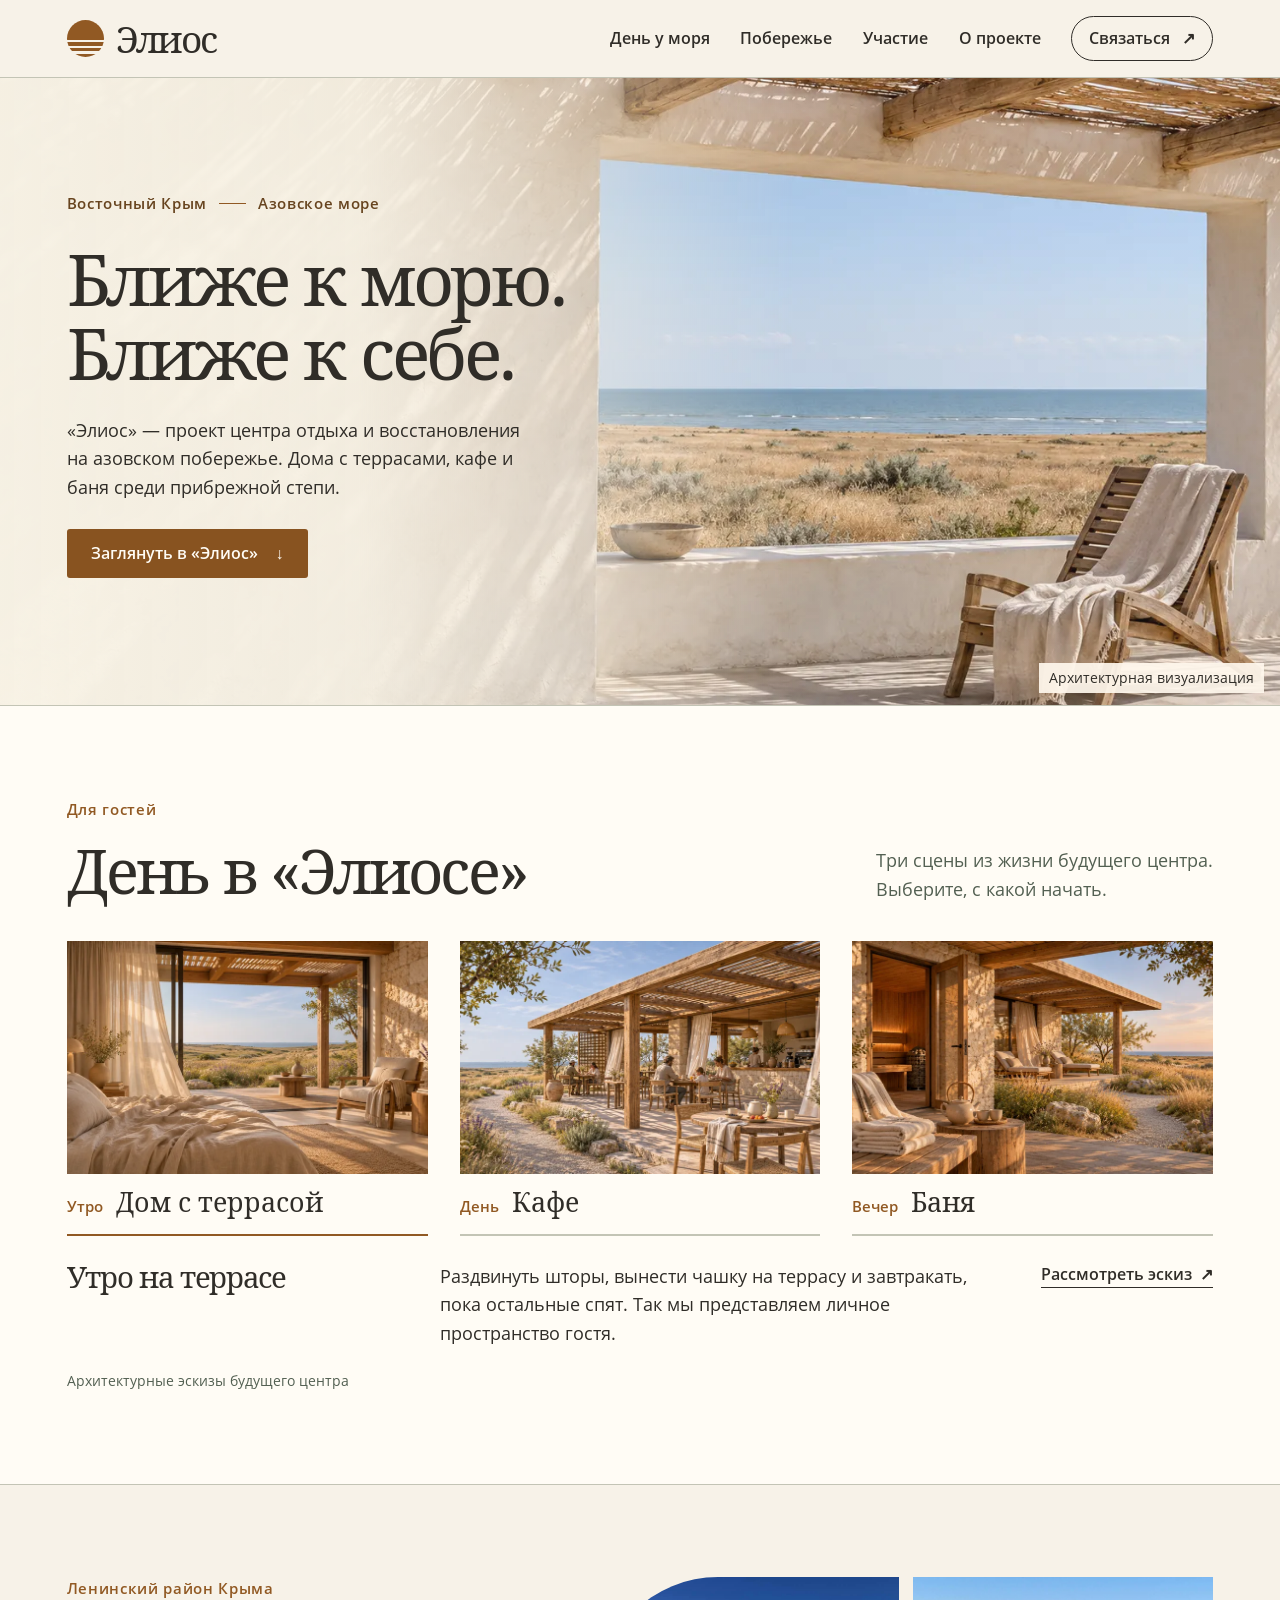
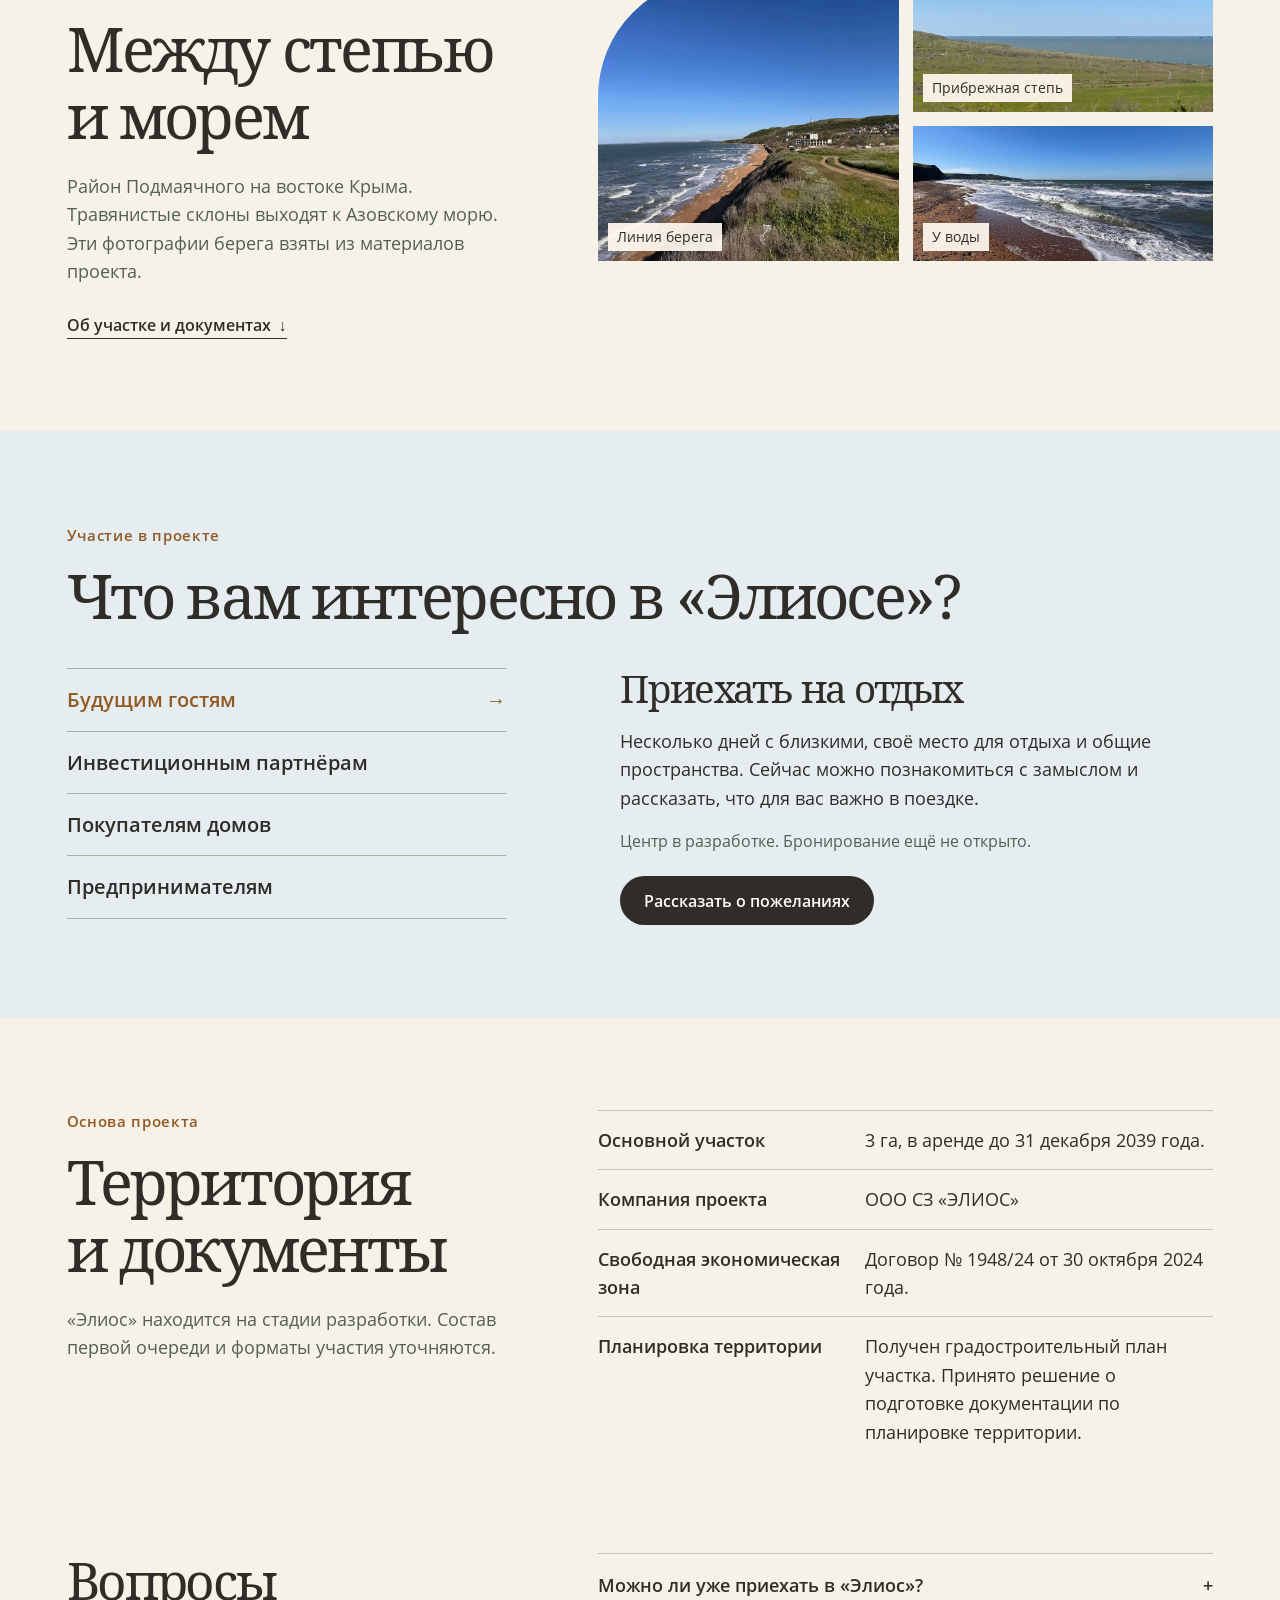
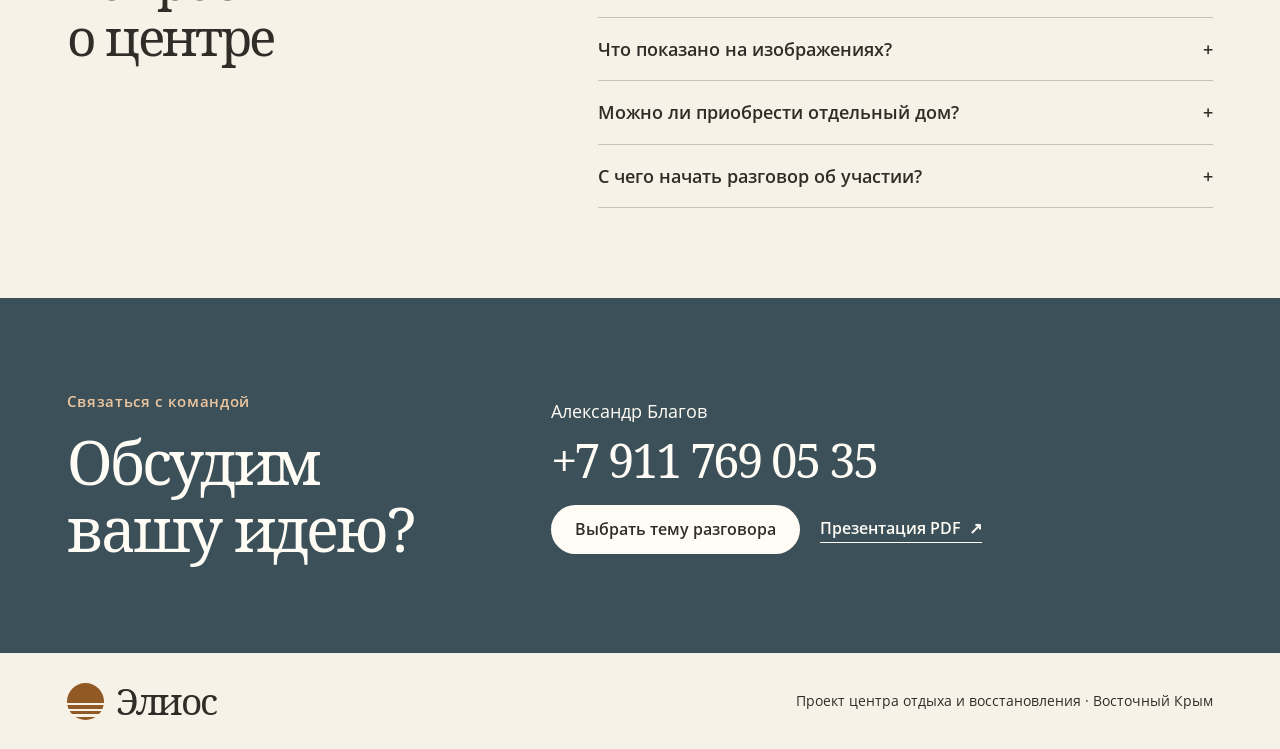
==== commit af7bdb61: "Обновить оформление Элиоса в стиле «Азовский свет»" ====
--- a/index.html
+++ b/index.html
@@ -3,11 +3,11 @@
 <head>
 <meta charset="utf-8"><meta name="viewport" content="width=device-width,initial-scale=1">
 <meta name="robots" content="noindex,nofollow,noarchive"><meta name="theme-color" content="#f7f2e8">
-<title>Элиос — несколько дней у Азовского моря</title>
+<title>Элиос — Азовский свет</title>
 <meta name="description" content="Проект центра отдыха и восстановления на Азовском побережье Восточного Крыма. Побережье, дома с террасами и возможности участия в создании центра.">
-<meta property="og:title" content="Элиос — несколько дней у Азовского моря"><meta property="og:type" content="website"><meta property="og:locale" content="ru_RU">
+<meta property="og:title" content="Элиос — Азовский свет"><meta property="og:type" content="website"><meta property="og:locale" content="ru_RU">
 <link rel="icon" href="assets/favicon.svg" type="image/svg+xml"><link rel="preload" as="font" href="assets/fonts/serif-text.woff" type="font/woff" crossorigin>
-<link rel="stylesheet" href="styles.css?v=coast1"><link rel="stylesheet" href="readability.css?v=coast1"><script defer src="app.js?v=coast1"></script>
+<link rel="stylesheet" href="styles.css?v=light2"><link rel="stylesheet" href="readability.css?v=light2"><script defer src="app.js?v=light2"></script>
 </head><body>
 <a class="skip-link" href="#main">Перейти к содержанию</a>
 <header class="header" id="header"><div class="wrap mast">
@@ -17,11 +17,10 @@
 <main id="main">
 <section class="hero wrap" id="top" aria-labelledby="hero-title"><div class="hero-copy">
 <p class="location">Восточный Крым <i></i> Азовское море</p>
-<h1 id="hero-title">Несколько<br>дней <em>у&nbsp;моря</em></h1>
+<h1 id="hero-title">Ближе к морю.<br>Ближе к себе.</h1>
 <p class="lead">«Элиос» — проект центра отдыха и восстановления на азовском побережье. Дома с террасами, кафе и баня среди прибрежной степи.</p>
 <a class="btn" href="#spaces">Заглянуть в «Элиос» <span aria-hidden="true">↓</span></a></div>
-<div class="postcard"><figure class="coast-card"><button data-gallery="coast" aria-label="Посмотреть фотографию побережья"><img src="assets/coast.webp" srcset="assets/coast-small.webp 840w, assets/coast.webp 1280w" sizes="(max-width: 760px) 100vw, 62vw" alt="Бухта на Азовском море, вид с травянистого берега" decoding="async" fetchpriority="high"></button><figcaption>Азовский берег · фотография</figcaption></figure>
-<figure class="detail-card"><button data-gallery="home" aria-label="Рассмотреть эскиз дома"><img src="assets/home.webp" srcset="assets/home-small.webp 840w, assets/home.webp 1672w" sizes="(max-width: 760px) 100vw, 62vw" alt="Светлая спальня и терраса будущего дома" decoding="async" fetchpriority="high"></button><figcaption>Дом с террасой · эскиз</figcaption></figure></div></section>
+<span class="light-caption">Архитектурная визуализация</span></section>
 <div id="idea"></div>
 <section class="day section" id="spaces" aria-labelledby="day-title"><div class="wrap"><div class="section-head"><div><p class="kicker">Для гостей</p><h2 id="day-title">День в «Элиосе»</h2></div><p>Три сцены из жизни будущего центра.<br>Выберите, с какой начать.</p></div>
 <div class="space-tabs" role="tablist" aria-label="Пространства будущего центра"><button type="button" role="tab" id="tab-home" aria-controls="space-home" aria-selected="true" tabindex="0" data-space="home"><img src="assets/home.webp" srcset="assets/home-small.webp 840w, assets/home.webp 1672w" sizes="(max-width: 760px) 100vw, 62vw" alt="" decoding="async" loading="lazy"><span class="tabline"><span>Утро</span><b>Дом с террасой</b></span></button><button type="button" role="tab" id="tab-cafe" aria-controls="space-cafe" aria-selected="false" tabindex="-1" data-space="cafe"><img src="assets/cafe.webp" srcset="assets/cafe-small.webp 840w, assets/cafe.webp 1672w" sizes="(max-width: 760px) 100vw, 62vw" alt="" decoding="async" loading="lazy"><span class="tabline"><span>День</span><b>Кафе</b></span></button><button type="button" role="tab" id="tab-bath" aria-controls="space-bath" aria-selected="false" tabindex="-1" data-space="bath"><img src="assets/bath.webp" srcset="assets/bath-small.webp 840w, assets/bath.webp 1672w" sizes="(max-width: 760px) 100vw, 62vw" alt="" decoding="async" loading="lazy"><span class="tabline"><span>Вечер</span><b>Баня</b></span></button></div><article class="episode" role="tabpanel" tabindex="0" id="space-home" aria-labelledby="tab-home" ><h3>Утро на террасе</h3><p>Раздвинуть шторы, вынести чашку на террасу и завтракать, пока остальные спят. Так мы представляем личное пространство гостя.</p><button class="under" data-gallery="home">Рассмотреть эскиз <span aria-hidden="true">↗</span></button></article><article class="episode" role="tabpanel" tabindex="0" id="space-cafe" aria-labelledby="tab-cafe" hidden><h3>За общим столом</h3><p>После прогулки по берегу встретиться за обедом. Мы задумали кафе с открытой террасой, где можно задержаться за разговором.</p><button class="under" data-gallery="cafe">Рассмотреть эскиз <span aria-hidden="true">↗</span></button></article><article class="episode" role="tabpanel" tabindex="0" id="space-bath" aria-labelledby="tab-bath" hidden><h3>После парной</h3><p>Выйти из парной на воздух, налить чай и посидеть в тишине. Для этого в концепции бани предусмотрели место отдыха рядом с террасой.</p><button class="under" data-gallery="bath">Рассмотреть эскиз <span aria-hidden="true">↗</span></button></article>
--- a/styles.css
+++ b/styles.css
@@ -2,10 +2,13 @@
 @font-face{font-family:Coast;src:url(assets/fonts/serif-text-italic.woff);font-style:italic;font-display:swap}
 @font-face{font-family:Open;src:url(assets/fonts/sans.woff);font-display:swap}
 @font-face{font-family:Open;src:url(assets/fonts/sans-semibold.woff);font-weight:600 800;font-display:swap}
-:root{--paper:#f7f2e8;--pale:#fffcf5;--ink:#27372e;--clay:#a13f2a;--muted:#536052;--line:#c3c4b5;--serif:Coast,Georgia,serif;--sans:Open,Arial,sans-serif;--pad:clamp(22px,5.2vw,92px)}
+:root{--paper:#f7f2e8;--pale:#fffcf5;--ink:#302d28;--clay:#915923;--muted:#536052;--line:#c3c4b5;--serif:Coast,Georgia,serif;--sans:Open,Arial,sans-serif;--pad:clamp(22px,5.2vw,92px)}
 *{box-sizing:border-box}html{scroll-behavior:smooth;scroll-padding-top:85px}body{margin:0;background:var(--paper);color:var(--ink);font:18px/1.58 var(--sans)}h1,h2,h3,p,figure,dl,dd{margin:0}h1,h2,h3,.brand,.phone{font-family:var(--serif);font-weight:400;line-height:1.08;letter-spacing:-.045em}h2{font-size:clamp(40px,4.8vw,77px)}h3{font-size:clamp(30px,3vw,47px)}img{display:block;width:100%;object-fit:cover}figure{min-width:0}button,a{color:inherit;font:inherit}a{text-decoration:none}button{cursor:pointer;border:0;background:none;padding:0}button:focus-visible,a:focus-visible,summary:focus-visible,[tabindex="0"]:focus-visible{outline:3px solid #cf702f;outline-offset:4px}button:disabled{cursor:auto}[hidden]{display:none!important}.wrap{max-width:1650px;padding-inline:var(--pad);margin:auto}.section{padding-block:clamp(60px,7.2vw,110px)}.skip-link,.sr-only{position:absolute;width:1px;height:1px;overflow:hidden;clip-path:inset(50%)}.skip-link:focus{width:auto;height:auto;clip-path:none;background:white;z-index:90;padding:12px;left:10px;top:10px}.modal-open{overflow:hidden}
 .header{position:sticky;top:0;z-index:15;background:var(--paper);border-bottom:1px solid var(--line)}.mast{display:flex;align-items:center;justify-content:space-between;gap:30px;height:77px}.brand{display:inline-flex;gap:12px;align-items:center;font-size:37px}.sun{width:37px;aspect-ratio:1;display:inline-block;border-radius:50%;background:linear-gradient(to bottom,var(--clay) 0 54%,transparent 54% 60%,var(--clay) 60% 69%,transparent 69% 76%,var(--clay) 76% 84%,transparent 84% 91%,var(--clay) 91%)}.nav{display:flex;align-items:center;gap:clamp(16px,2.4vw,44px);font-size:16px;font-weight:600}.nav a:hover,.under:hover{color:var(--clay)}.nav-contact{border:1px solid var(--ink);padding:9px 17px;border-radius:24px}.nav-contact span{margin-left:8px}.menu-toggle{display:none}.hero{display:grid;grid-template-columns:0.88fr 1.12fr;align-items:center;gap:5%;padding-block:clamp(40px,5vw,80px)}.hero-copy{padding:12px 0 25px}.location,.kicker{font:600 15px/1.5 var(--sans);color:var(--clay);letter-spacing:.045em}.location{display:flex;align-items:center;gap:12px}.location i{display:block;width:27px;height:1px;background:var(--clay)}h1{font-size:clamp(59px,5.95vw,101px);margin:26px 0;line-height:1.04}h1 em{color:var(--clay)}.lead{max-width:475px}.btn,.button{display:inline-flex;justify-content:center;align-items:center;gap:18px;min-height:49px;padding:12px 24px;border-radius:30px;background:var(--ink);color:var(--pale);font:600 16px/1.42 var(--sans)}.btn:hover,.button:hover{background:var(--clay)}.hero .btn{margin-top:28px}.postcard{position:relative;padding-left:7%;padding-bottom:52px}.coast-card button{display:block;width:100%;overflow:hidden;border-radius:3px 26% 2px 2px}.coast-card img{height:clamp(310px,29vw,485px);object-position:53% 56%}.postcard figcaption,.image-credit{font-size:14px;line-height:1.45;color:var(--muted)}.coast-card figcaption{text-align:right;margin-top:9px}.detail-card{position:absolute;bottom:0;left:0;background:var(--pale);padding:8px 8px 6px;width:38%;transform:rotate(-4deg);box-shadow:2px 5px 12px #35332440}.detail-card button{display:block;width:100%}.detail-card img{aspect-ratio:1.68}.detail-card figcaption{font-size:13px;color:var(--ink);text-align:center;margin-top:3px}
 .day{background:var(--pale);border-block:1px solid var(--line)}.section-head,.contact-grid{display:flex;justify-content:space-between;align-items:end;gap:40px}.kicker{margin-bottom:16px}.section-head>p{color:var(--muted);max-width:400px}.space-tabs{display:grid;grid-template-columns:repeat(3,minmax(0,1fr));gap:clamp(12px,2.5vw,40px);margin-top:38px}.space-tabs button{text-align:left;display:block;border-bottom:2px solid var(--line);padding-bottom:15px}.space-tabs button[aria-selected=true]{border-color:var(--clay)}.space-tabs img{aspect-ratio:1.55}.tabline{display:flex;align-items:baseline;gap:13px;margin-top:12px}.tabline span{font-size:15px;color:var(--clay);font-weight:600}.tabline b{font:400 clamp(22px,2.1vw,34px)/1.2 var(--serif)}.episode{display:grid;grid-template-columns:.9fr 1.5fr auto;gap:30px;align-items:start;padding:26px 0 12px}.episode h3{font-size:clamp(26px,2.3vw,36px)}.under,.text-link{display:inline-flex;align-items:baseline;gap:8px;color:inherit;font:600 16px/1.6 var(--sans);border-bottom:1px solid currentColor;justify-self:start}.image-credit{margin-top:12px}.place,.foundation,.faq,.join-grid{display:grid;grid-template-columns:1fr 1.4fr;gap:8%;align-items:start}.place-text>p:not(.kicker),.foundation p:not(.kicker){margin:24px 0;color:var(--muted);max-width:480px}.coast-gallery{display:grid;grid-template-columns:repeat(2,minmax(0,1fr));gap:14px}.coast-gallery button{position:relative;overflow:hidden}.coast-gallery button:first-child{grid-row:span 2}.coast-gallery img{height:100%;min-height:0;position:absolute;inset:0}.coast-gallery button{min-height:135px}.coast-gallery button:first-child{border-radius:120px 0 0 0}.coast-gallery span{position:absolute;bottom:10px;left:10px;background:#fff9efed;color:var(--ink);padding:3px 9px;font-size:14px}
-.join{background:#e8ecdf}.join h2{max-width:1050px}.join-grid{margin-top:40px;grid-template-columns:1fr 1.35fr;gap:10%}.role-tabs button{display:flex;justify-content:space-between;align-items:center;width:100%;text-align:left;padding:15px 0;border-top:1px solid #a6afa1;font-weight:600;font-size:clamp(18px,1.55vw,25px)}.role-tabs button:last-child{border-bottom:1px solid #a6afa1}.role-tabs button span{opacity:0}.role-tabs button[aria-selected=true]{color:var(--clay)}.role-tabs button[aria-selected=true] span{opacity:1}.role-content p{margin-top:17px}.role-content .status{font-size:16px;color:var(--muted)}.role-content .btn{margin-top:22px}.foundation dl>div{display:grid;grid-template-columns:1fr 1.4fr;gap:18px;padding:15px 0;border-top:1px solid var(--line)}dt{font-weight:600}.faq{padding-bottom:clamp(60px,7vw,105px)}.faq h2{font-size:clamp(34px,4vw,62px)}details{border-top:1px solid var(--line)}details:last-child{border-bottom:1px solid var(--line)}summary{display:flex;align-items:center;justify-content:space-between;gap:14px;list-style:none;font-weight:600;cursor:pointer;padding:17px 0}summary::-webkit-details-marker{display:none}details[open] summary span{transform:rotate(45deg)}details p{color:var(--muted);padding:0 0 18px}details a{text-decoration:underline}
-.contact{background:#334439;color:var(--pale)}.contact .kicker{color:#edc59e}.contact-grid{align-items:center;justify-content:flex-start;gap:12%}.phone{display:block;font-size:clamp(32px,3.7vw,59px);margin:8px 0 20px}.actions{display:flex;align-items:center;flex-wrap:wrap;gap:20px}.actions .btn{background:var(--pale);color:var(--ink)}.actions .under:hover{color:#edc59e}.foot{display:flex;align-items:center;justify-content:space-between;gap:20px;padding-block:28px}.foot p{font-size:14px}
+.join{background:#e5edf0}.join h2{max-width:1050px}.join-grid{margin-top:40px;grid-template-columns:1fr 1.35fr;gap:10%}.role-tabs button{display:flex;justify-content:space-between;align-items:center;width:100%;text-align:left;padding:15px 0;border-top:1px solid #a6afa1;font-weight:600;font-size:clamp(18px,1.55vw,25px)}.role-tabs button:last-child{border-bottom:1px solid #a6afa1}.role-tabs button span{opacity:0}.role-tabs button[aria-selected=true]{color:var(--clay)}.role-tabs button[aria-selected=true] span{opacity:1}.role-content p{margin-top:17px}.role-content .status{font-size:16px;color:var(--muted)}.role-content .btn{margin-top:22px}.foundation dl>div{display:grid;grid-template-columns:1fr 1.4fr;gap:18px;padding:15px 0;border-top:1px solid var(--line)}dt{font-weight:600}.faq{padding-bottom:clamp(60px,7vw,105px)}.faq h2{font-size:clamp(34px,4vw,62px)}details{border-top:1px solid var(--line)}details:last-child{border-bottom:1px solid var(--line)}summary{display:flex;align-items:center;justify-content:space-between;gap:14px;list-style:none;font-weight:600;cursor:pointer;padding:17px 0}summary::-webkit-details-marker{display:none}details[open] summary span{transform:rotate(45deg)}details p{color:var(--muted);padding:0 0 18px}details a{text-decoration:underline}
+.contact{background:#3b5059;color:var(--pale)}.contact .kicker{color:#edc59e}.contact-grid{align-items:center;justify-content:flex-start;gap:12%}.phone{display:block;font-size:clamp(32px,3.7vw,59px);margin:8px 0 20px}.actions{display:flex;align-items:center;flex-wrap:wrap;gap:20px}.actions .btn{background:var(--pale);color:var(--ink)}.actions .under:hover{color:#edc59e}.foot{display:flex;align-items:center;justify-content:space-between;gap:20px;padding-block:28px}.foot p{font-size:14px}
 dialog{margin:auto;padding:0;border:none;background:var(--pale);color:var(--ink)}dialog::backdrop{background:#18221cc9}.contact-dialog{width:min(540px,calc(100% - 28px));max-height:90svh;padding:32px;overflow:auto}.dialog-close,.gallery-close{position:absolute;top:9px;right:12px;width:40px;height:40px;font:30px/1 var(--sans)}.dialog-intro,.interest-description{margin:15px 0}.contact-dialog h2{font-size:42px}.contact-dialog .eyebrow{color:var(--clay);font-size:15px;margin-bottom:10px}.interest-options{display:grid;grid-template-columns:1fr 1fr;gap:6px;border:0;padding:0;margin:20px 0}.interest-options label{position:relative}.interest-options input{position:absolute;opacity:0}.interest-options span{display:block;border:1px solid var(--line);padding:8px;font-size:16px;cursor:pointer;text-align:center}.interest-options input:checked+span{background:var(--ink);color:white}.interest-options input:focus-visible+span{outline:3px solid orange}.dialog-phone,.dialog-number,.copy-inquiry{display:block;text-align:center;margin:14px auto}.copy-status,.interest-description{font-size:16px}.copy-status{text-align:center}.copy-fallback{width:100%;min-height:110px}.gallery-dialog{width:min(1150px,94vw);max-height:95svh;background:#19241e;color:white}.gallery-frame{position:relative}.gallery-frame img{height:67svh;object-fit:contain}.gallery-close,.gallery-previous,.gallery-next{background:#19241ee8;color:white;z-index:2}.gallery-next,.gallery-previous{position:absolute;top:45%;width:47px;height:50px;font-size:32px}.gallery-next{right:0}.gallery-bottom{display:flex;align-items:center;justify-content:space-between;gap:14px;padding:14px 22px;font-size:16px}.gallery-bottom span{white-space:nowrap}
+
+.hero.wrap{position:relative;display:flex;align-items:center;max-width:none;min-height:clamp(540px,49vw,790px);background:linear-gradient(90deg,rgba(248,243,230,.96),rgba(248,243,230,.91) 28%,rgba(248,243,230,.05) 62%),url('assets/azov-light.webp') center/cover}
+.hero-copy{max-width:620px}.hero h1{font-size:clamp(56px,5.6vw,91px)}.light-caption{position:absolute;right:16px;bottom:12px;background:#fff8edeb;padding:4px 10px;font-size:14px}.hero .btn{background:#885320;border-radius:3px}.hero .location{color:#67441f}
--- a/readability.css
+++ b/readability.css
@@ -14,3 +14,5 @@
 }
 @media(max-width:360px){.wrap{padding-inline:17px}.postcard{margin-inline:0}.detail-card figcaption{font-size:11px}.coast-card figcaption{font-size:12px}.btn{padding-inline:16px}.foundation dl>div{display:block}.tabline b{font-size:17px}}
 @media(prefers-reduced-motion:reduce){html{scroll-behavior:auto}*{animation:none!important;transition:none!important}}
+
+@media(max-width:760px){.hero.wrap{display:block;min-height:0;padding-bottom:66vw;background:linear-gradient(to bottom,#f7f2e8 0%,#f7f2e8 54%,transparent 72%),url('assets/azov-light.webp') 70% bottom/auto 63% no-repeat}.hero h1{font-size:clamp(47px,10vw,67px)}.hero .lead{max-width:36em}.light-caption{font-size:12px}}
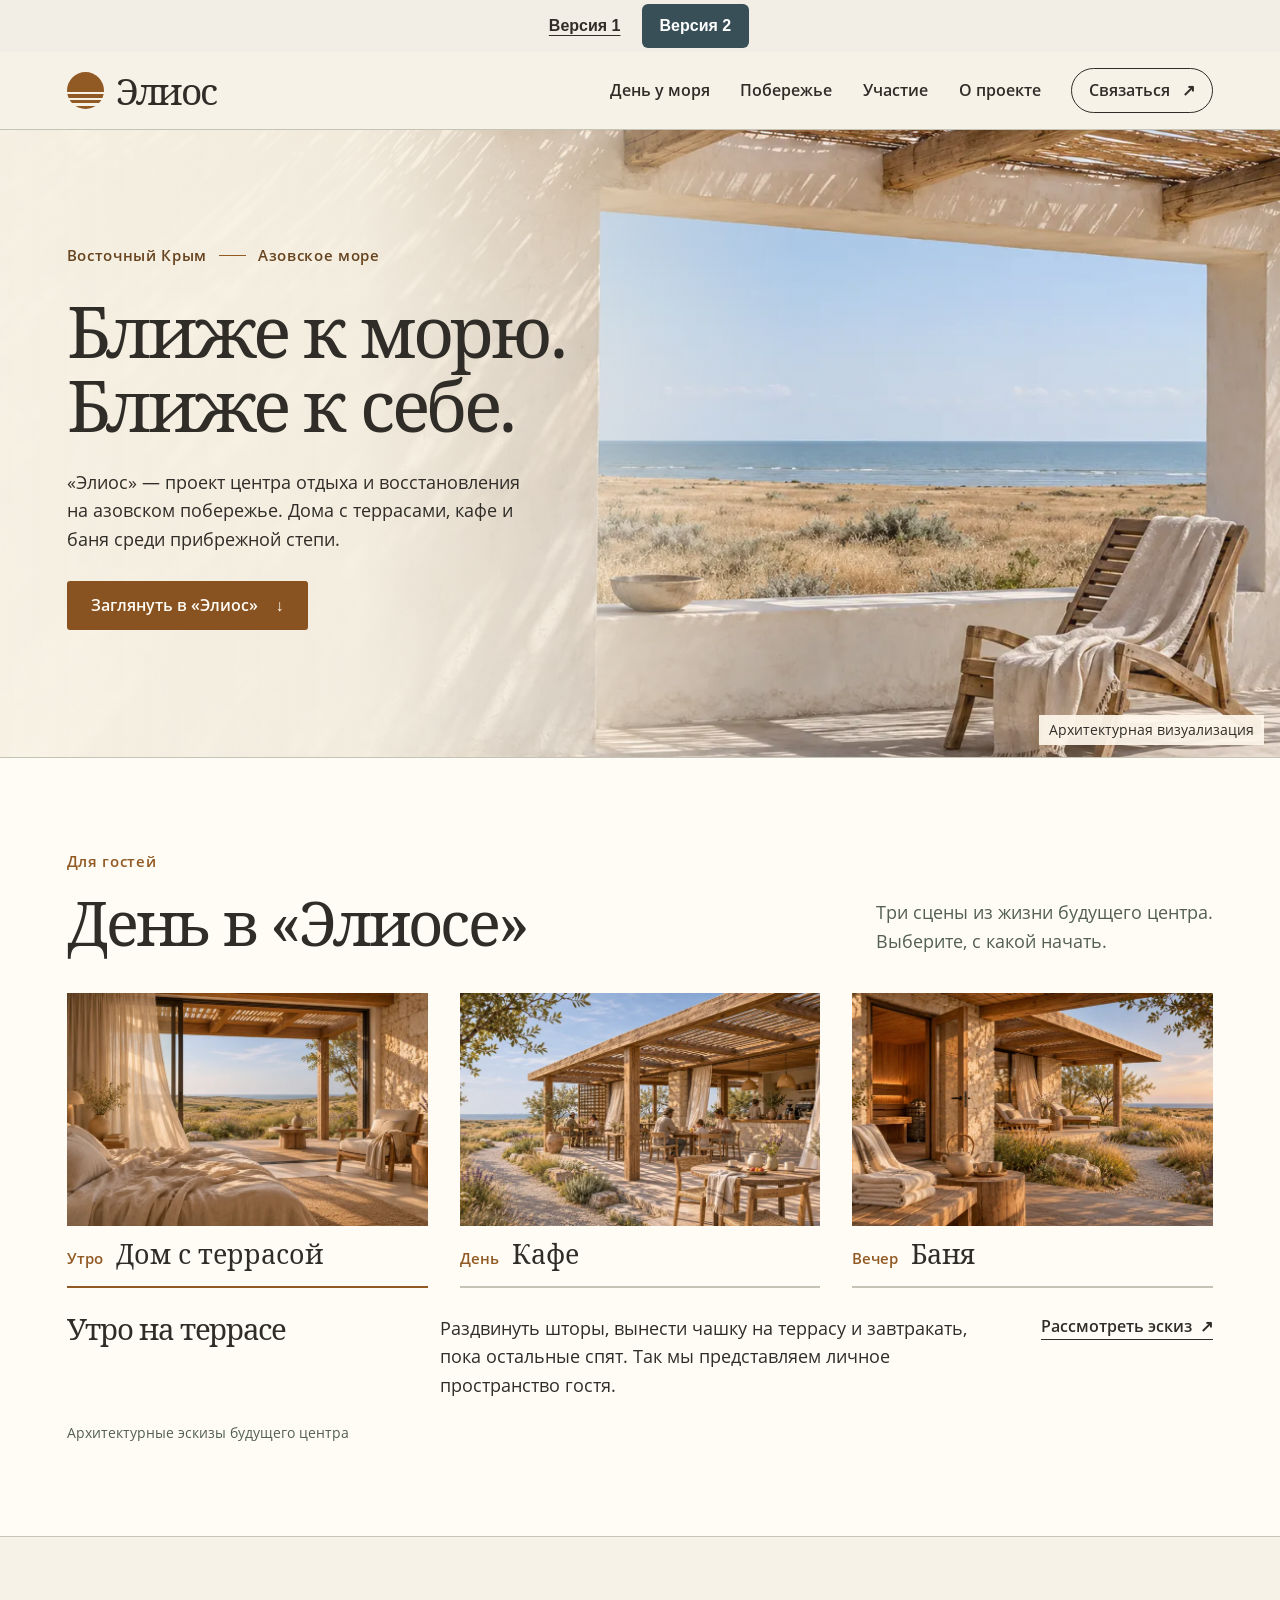
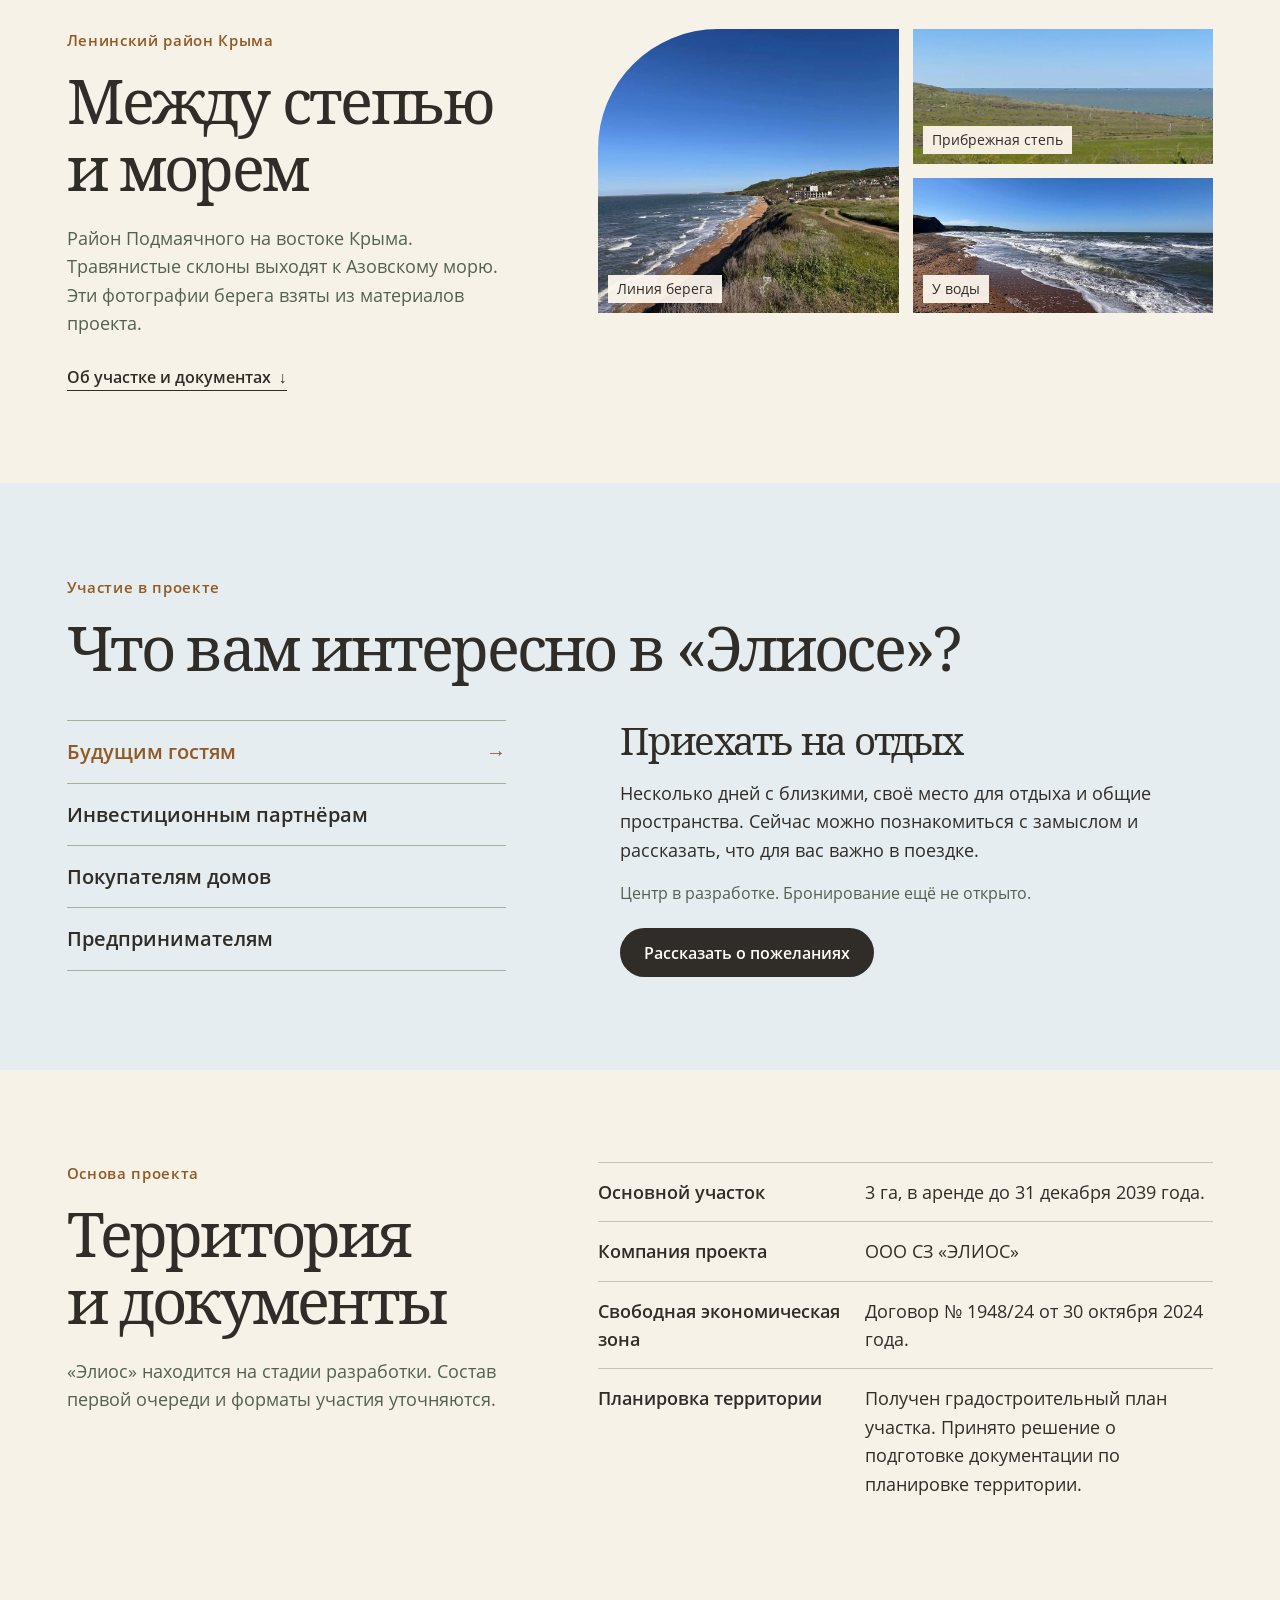
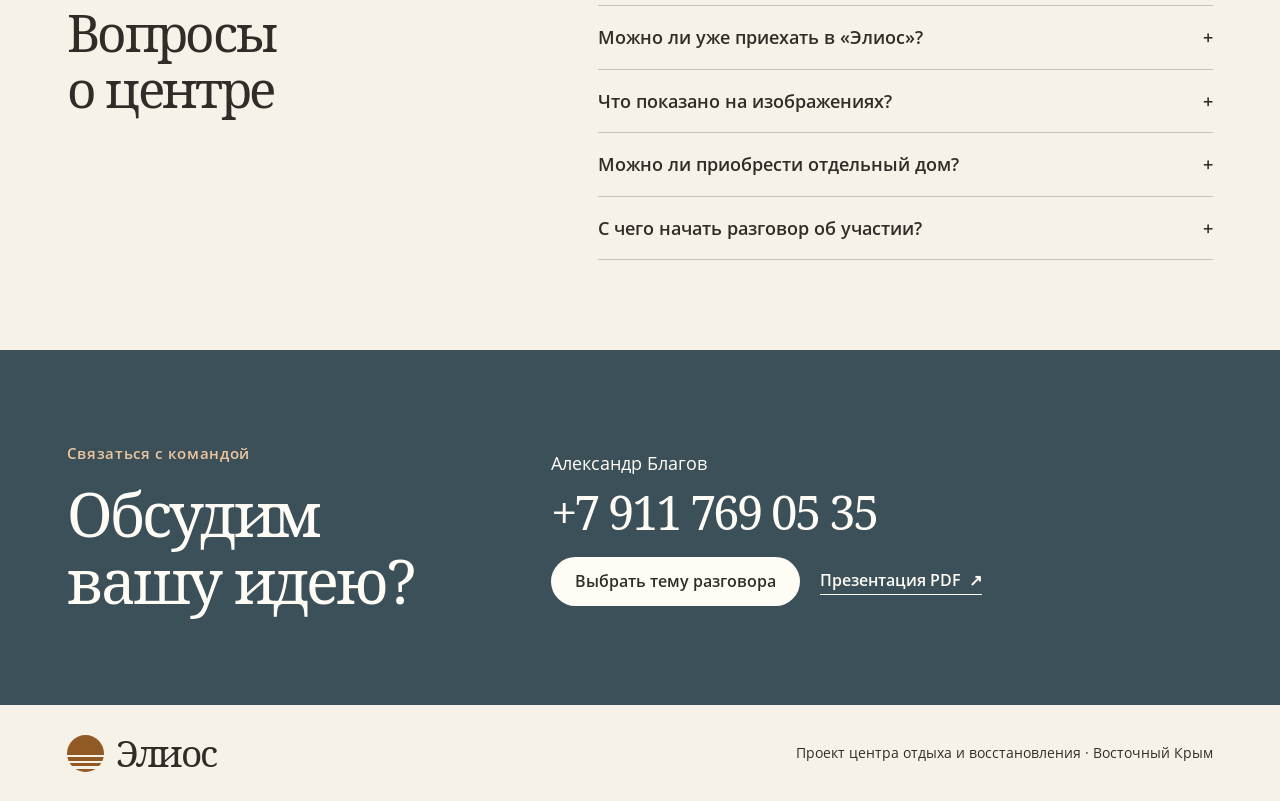
==== commit cbddf7c4: "Добавить переключатель прежнего и нового дизайна" ====
--- a/index.html
+++ b/index.html
@@ -8,8 +8,9 @@
 <meta property="og:title" content="Элиос — Азовский свет"><meta property="og:type" content="website"><meta property="og:locale" content="ru_RU">
 <link rel="icon" href="assets/favicon.svg" type="image/svg+xml"><link rel="preload" as="font" href="assets/fonts/serif-text.woff" type="font/woff" crossorigin>
 <link rel="stylesheet" href="styles.css?v=light2"><link rel="stylesheet" href="readability.css?v=light2"><script defer src="app.js?v=light2"></script>
-</head><body>
+<link rel="stylesheet" href="versions.css"></head><body>
 <a class="skip-link" href="#main">Перейти к содержанию</a>
+<nav class="revision" aria-label="Сравнение дизайна"><a href="version-1.html">Версия 1</a><a href="./" aria-current="page">Версия 2</a></nav>
 <header class="header" id="header"><div class="wrap mast">
 <a href="#top" class="brand" aria-label="Элиос, на главную"><span class="sun" aria-hidden="true"></span>Элиос</a>
 <nav class="nav" id="navigation" aria-label="Основная навигация"><a href="#spaces">День у моря</a><a href="#place">Побережье</a><a href="#participation">Участие</a><a href="#foundation">О проекте</a><button type="button" class="nav-contact" data-contact>Связаться <span aria-hidden="true">↗</span></button></nav>
--- a/versions.css
+++ b/versions.css
@@ -0,0 +1 @@
+.revision{display:flex;align-items:center;justify-content:center;gap:3px;padding:4px;background:#f2eee5;color:#302d28;font:600 16px/1.2 Arial,sans-serif}.revision a{display:inline-flex;align-items:center;min-height:44px;padding:0 18px;color:inherit;text-decoration:underline;text-underline-offset:4px;border-radius:6px}.revision a[aria-current]{background:#384f58;color:white;text-decoration:none}.revision a:focus-visible{outline:3px solid #a45523;outline-offset:1px}
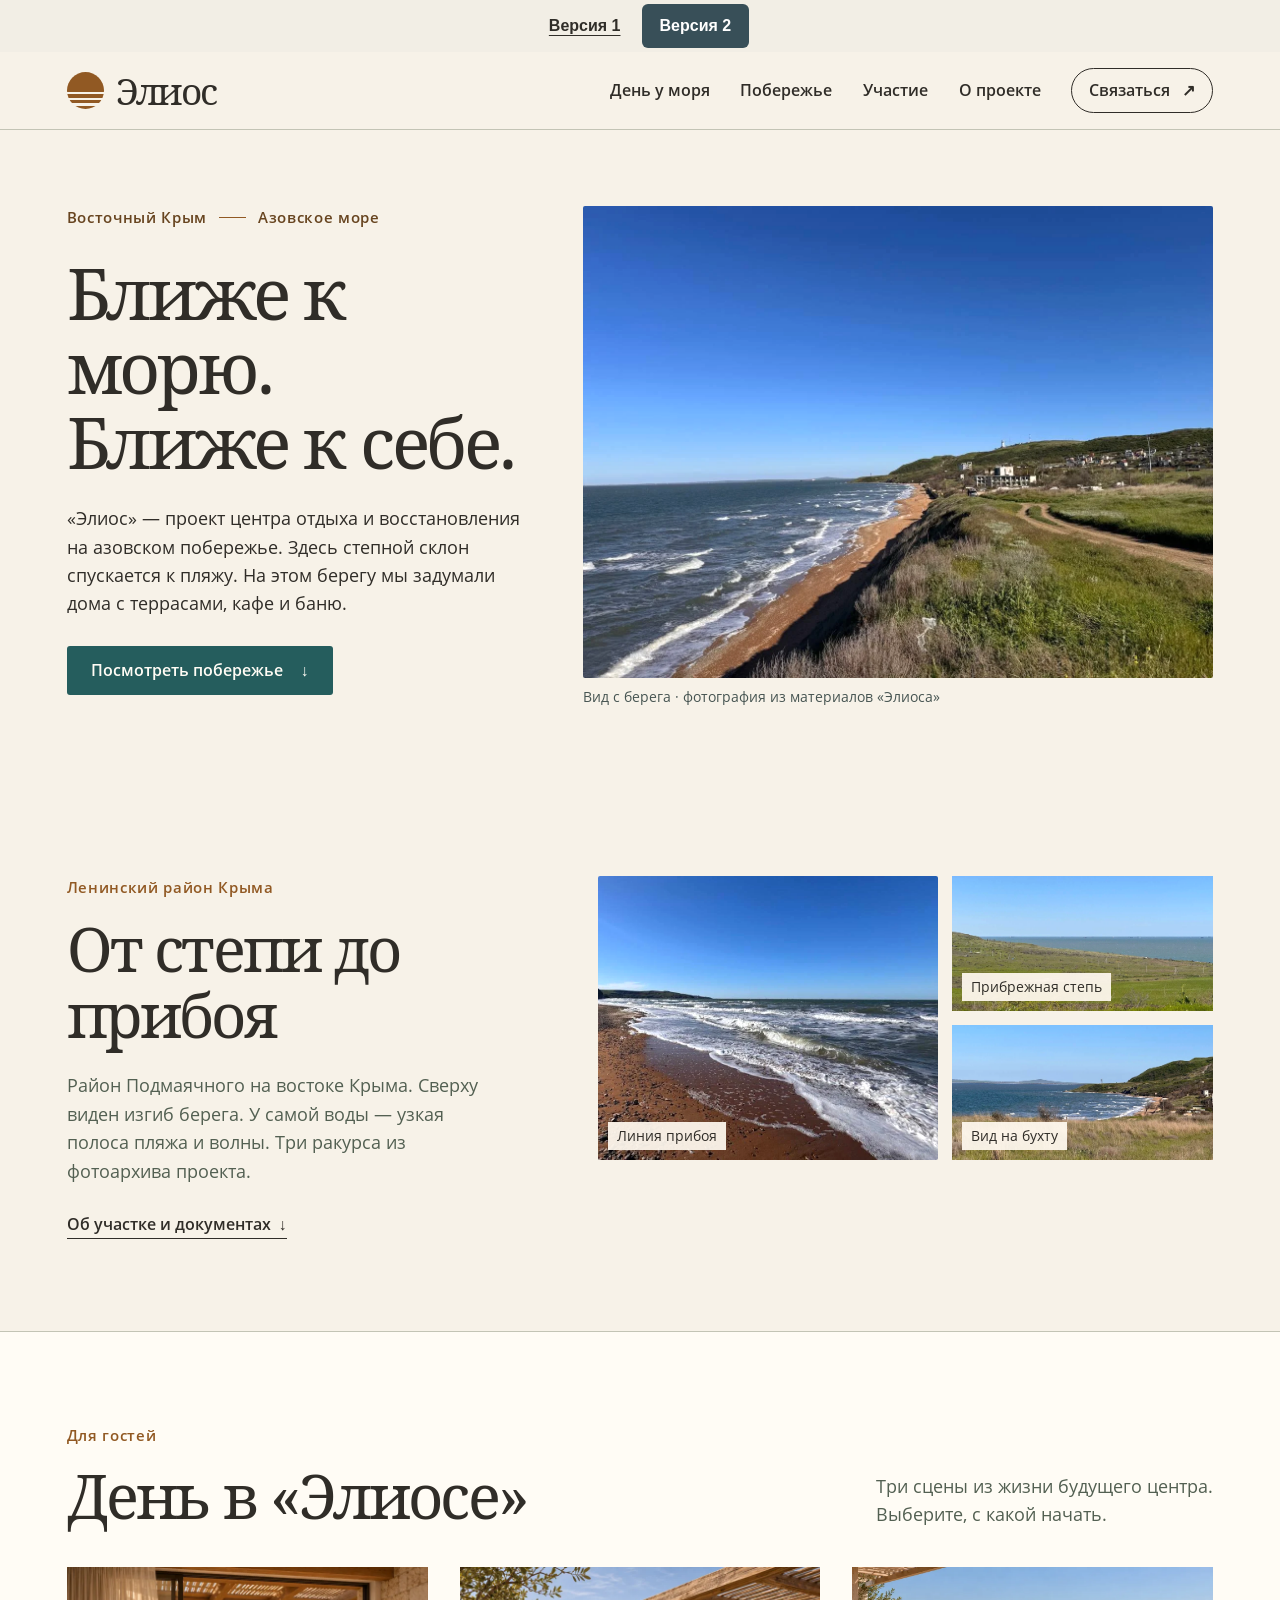
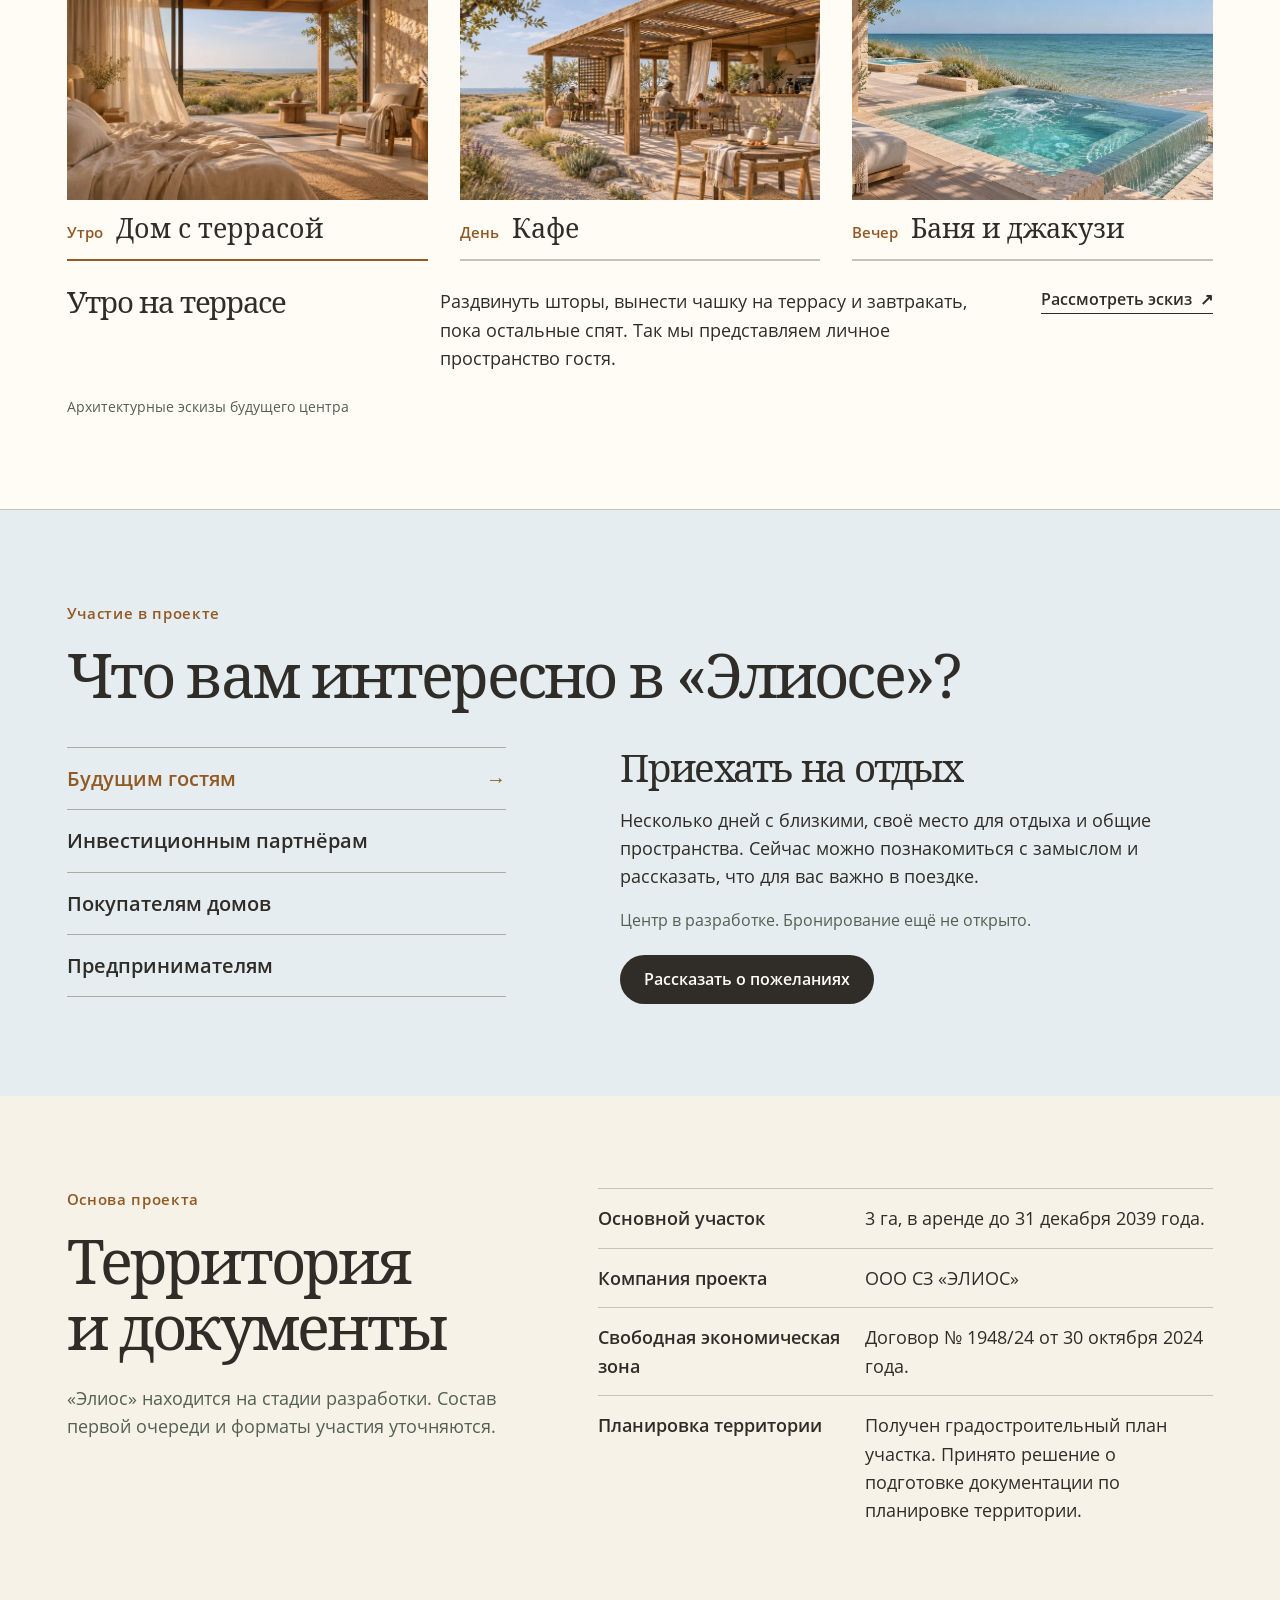
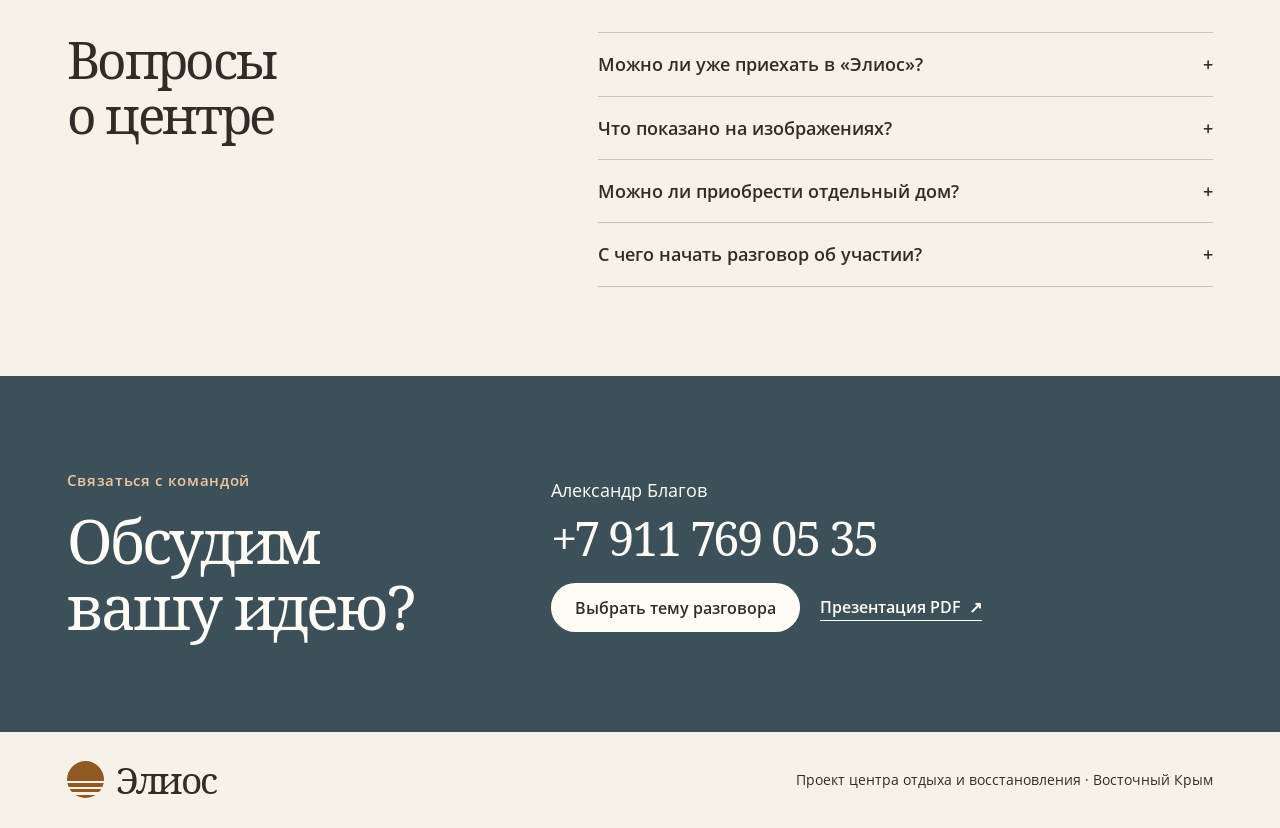
==== commit 489796c8: "Обновить виды реального берега и показать террасу с джакузи" ====
--- a/index.html
+++ b/index.html
@@ -7,7 +7,7 @@
 <meta name="description" content="Проект центра отдыха и восстановления на Азовском побережье Восточного Крыма. Побережье, дома с террасами и возможности участия в создании центра.">
 <meta property="og:title" content="Элиос — Азовский свет"><meta property="og:type" content="website"><meta property="og:locale" content="ru_RU">
 <link rel="icon" href="assets/favicon.svg" type="image/svg+xml"><link rel="preload" as="font" href="assets/fonts/serif-text.woff" type="font/woff" crossorigin>
-<link rel="stylesheet" href="styles.css?v=light2"><link rel="stylesheet" href="readability.css?v=light2"><script defer src="app.js?v=light2"></script>
+<link rel="stylesheet" href="styles.css?v=shore3"><link rel="stylesheet" href="readability.css?v=shore3"><script defer src="app.js?v=shore3"></script>
 <link rel="stylesheet" href="versions.css"></head><body>
 <a class="skip-link" href="#main">Перейти к содержанию</a>
 <nav class="revision" aria-label="Сравнение дизайна"><a href="version-1.html">Версия 1</a><a href="./" aria-current="page">Версия 2</a></nav>
@@ -19,19 +19,20 @@
 <section class="hero wrap" id="top" aria-labelledby="hero-title"><div class="hero-copy">
 <p class="location">Восточный Крым <i></i> Азовское море</p>
 <h1 id="hero-title">Ближе к морю.<br>Ближе к себе.</h1>
-<p class="lead">«Элиос» — проект центра отдыха и восстановления на азовском побережье. Дома с террасами, кафе и баня среди прибрежной степи.</p>
-<a class="btn" href="#spaces">Заглянуть в «Элиос» <span aria-hidden="true">↓</span></a></div>
-<span class="light-caption">Архитектурная визуализация</span></section>
+<p class="lead">«Элиос» — проект центра отдыха и восстановления на азовском побережье. Здесь степной склон спускается к пляжу. На этом берегу мы задумали дома с террасами, кафе и баню.</p>
+<a class="btn" href="#place">Посмотреть побережье <span aria-hidden="true">↓</span></a></div>
+<figure class="shore-cover"><img src="assets/shore.webp" alt="Азовское море и полоса пляжа под прибрежным склоном" fetchpriority="high"><figcaption>Вид с берега · фотография из материалов «Элиоса»</figcaption></figure></section>
+<section class="section wrap place" id="place"><div class="place-text"><p class="kicker">Ленинский район Крыма</p><h2>От степи до прибоя</h2><p>Район Подмаячного на востоке Крыма. Сверху виден изгиб берега. У самой воды — узкая полоса пляжа и волны. Три ракурса из фотоархива проекта.</p><a href="#foundation" class="under">Об участке и документах <span aria-hidden="true">↓</span></a></div><div class="coast-gallery">
+<button data-gallery="waves"><img src="assets/waves.webp" alt="Волны набегают на пляж" decoding="async" loading="lazy"><span>Линия прибоя</span></button><button data-gallery="land"><img src="assets/land.webp" alt="Степь и море на горизонте" decoding="async" loading="lazy"><span>Прибрежная степь</span></button><button data-gallery="coast"><img src="assets/coast.webp" alt="Изгиб берега с травянистого склона" decoding="async" loading="lazy"><span>Вид на бухту</span></button></div></section>
 <div id="idea"></div>
 <section class="day section" id="spaces" aria-labelledby="day-title"><div class="wrap"><div class="section-head"><div><p class="kicker">Для гостей</p><h2 id="day-title">День в «Элиосе»</h2></div><p>Три сцены из жизни будущего центра.<br>Выберите, с какой начать.</p></div>
-<div class="space-tabs" role="tablist" aria-label="Пространства будущего центра"><button type="button" role="tab" id="tab-home" aria-controls="space-home" aria-selected="true" tabindex="0" data-space="home"><img src="assets/home.webp" srcset="assets/home-small.webp 840w, assets/home.webp 1672w" sizes="(max-width: 760px) 100vw, 62vw" alt="" decoding="async" loading="lazy"><span class="tabline"><span>Утро</span><b>Дом с террасой</b></span></button><button type="button" role="tab" id="tab-cafe" aria-controls="space-cafe" aria-selected="false" tabindex="-1" data-space="cafe"><img src="assets/cafe.webp" srcset="assets/cafe-small.webp 840w, assets/cafe.webp 1672w" sizes="(max-width: 760px) 100vw, 62vw" alt="" decoding="async" loading="lazy"><span class="tabline"><span>День</span><b>Кафе</b></span></button><button type="button" role="tab" id="tab-bath" aria-controls="space-bath" aria-selected="false" tabindex="-1" data-space="bath"><img src="assets/bath.webp" srcset="assets/bath-small.webp 840w, assets/bath.webp 1672w" sizes="(max-width: 760px) 100vw, 62vw" alt="" decoding="async" loading="lazy"><span class="tabline"><span>Вечер</span><b>Баня</b></span></button></div><article class="episode" role="tabpanel" tabindex="0" id="space-home" aria-labelledby="tab-home" ><h3>Утро на террасе</h3><p>Раздвинуть шторы, вынести чашку на террасу и завтракать, пока остальные спят. Так мы представляем личное пространство гостя.</p><button class="under" data-gallery="home">Рассмотреть эскиз <span aria-hidden="true">↗</span></button></article><article class="episode" role="tabpanel" tabindex="0" id="space-cafe" aria-labelledby="tab-cafe" hidden><h3>За общим столом</h3><p>После прогулки по берегу встретиться за обедом. Мы задумали кафе с открытой террасой, где можно задержаться за разговором.</p><button class="under" data-gallery="cafe">Рассмотреть эскиз <span aria-hidden="true">↗</span></button></article><article class="episode" role="tabpanel" tabindex="0" id="space-bath" aria-labelledby="tab-bath" hidden><h3>После парной</h3><p>Выйти из парной на воздух, налить чай и посидеть в тишине. Для этого в концепции бани предусмотрели место отдыха рядом с террасой.</p><button class="under" data-gallery="bath">Рассмотреть эскиз <span aria-hidden="true">↗</span></button></article>
+<div class="space-tabs" role="tablist" aria-label="Пространства будущего центра"><button type="button" role="tab" id="tab-home" aria-controls="space-home" aria-selected="true" tabindex="0" data-space="home"><img src="assets/home.webp" srcset="assets/home-small.webp 840w, assets/home.webp 1672w" sizes="(max-width: 760px) 100vw, 62vw" alt="" decoding="async" loading="lazy"><span class="tabline"><span>Утро</span><b>Дом с террасой</b></span></button><button type="button" role="tab" id="tab-cafe" aria-controls="space-cafe" aria-selected="false" tabindex="-1" data-space="cafe"><img src="assets/cafe.webp" srcset="assets/cafe-small.webp 840w, assets/cafe.webp 1672w" sizes="(max-width: 760px) 100vw, 62vw" alt="" decoding="async" loading="lazy"><span class="tabline"><span>День</span><b>Кафе</b></span></button><button type="button" role="tab" id="tab-bath" aria-controls="space-bath" aria-selected="false" tabindex="-1" data-space="bath"><img src="assets/spa.webp" alt="" decoding="async" loading="lazy"><span class="tabline"><span>Вечер</span><b>Баня и джакузи</b></span></button></div><article class="episode" role="tabpanel" tabindex="0" id="space-home" aria-labelledby="tab-home" ><h3>Утро на террасе</h3><p>Раздвинуть шторы, вынести чашку на террасу и завтракать, пока остальные спят. Так мы представляем личное пространство гостя.</p><button class="under" data-gallery="home">Рассмотреть эскиз <span aria-hidden="true">↗</span></button></article><article class="episode" role="tabpanel" tabindex="0" id="space-cafe" aria-labelledby="tab-cafe" hidden><h3>За общим столом</h3><p>После прогулки по берегу встретиться за обедом. Мы задумали кафе с открытой террасой, где можно задержаться за разговором.</p><button class="under" data-gallery="cafe">Рассмотреть эскиз <span aria-hidden="true">↗</span></button></article><article class="episode" role="tabpanel" tabindex="0" id="space-bath" aria-labelledby="tab-bath" hidden><h3>После парной</h3><p>После парной выйти на террасу над морем. Здесь мы представили две джакузи с переливным краем: с уровня воды кажется, что впереди только море.</p><button class="under" data-gallery="spa">Рассмотреть эскиз <span aria-hidden="true">↗</span></button></article>
 <p class="image-credit">Архитектурные эскизы будущего центра</p></div></section>
-<section class="section wrap place" id="place"><div class="place-text"><p class="kicker">Ленинский район Крыма</p><h2>Между степью<br>и морем</h2><p>Район Подмаячного на востоке Крыма. Травянистые склоны выходят к Азовскому морю. Эти фотографии берега взяты из материалов проекта.</p><a href="#foundation" class="under">Об участке и документах <span aria-hidden="true">↓</span></a></div><div class="coast-gallery">
-<button data-gallery="shore"><img src="assets/shore.webp" alt="Вид вдоль береговой линии" decoding="async" loading="lazy"><span>Линия берега</span></button><button data-gallery="land"><img src="assets/land.webp" alt="Степь и море на горизонте" decoding="async" loading="lazy"><span>Прибрежная степь</span></button><button data-gallery="waves"><img src="assets/waves.webp" alt="Волны у кромки воды" decoding="async" loading="lazy"><span>У воды</span></button></div></section>
+
 <section class="join section" id="participation"><div class="wrap"><p class="kicker">Участие в проекте</p><h2>Что вам интересно в «Элиосе»?</h2><div class="join-grid">
 <div class="role-tabs" role="tablist" aria-label="Направления участия" aria-orientation="vertical"><button type="button" role="tab" id="role-guest" aria-controls="panel-guest" aria-selected="true" tabindex="0" data-role="guest">Будущим гостям<span aria-hidden="true">→</span></button><button type="button" role="tab" id="role-partner" aria-controls="panel-partner" aria-selected="false" tabindex="-1" data-role="partner">Инвестиционным партнёрам<span aria-hidden="true">→</span></button><button type="button" role="tab" id="role-home" aria-controls="panel-home" aria-selected="false" tabindex="-1" data-role="home">Покупателям домов<span aria-hidden="true">→</span></button><button type="button" role="tab" id="role-business" aria-controls="panel-business" aria-selected="false" tabindex="-1" data-role="business">Предпринимателям<span aria-hidden="true">→</span></button></div><div class="role-content"><article tabindex="0" role="tabpanel" id="panel-guest" aria-labelledby="role-guest" ><h3>Приехать на отдых</h3><p>Несколько дней с близкими, своё место для отдыха и общие пространства. Сейчас можно познакомиться с замыслом и рассказать, что для вас важно в поездке.</p><p class="status">Центр в разработке. Бронирование ещё не открыто.</p><button class="btn" type="button" data-interest="guest" data-contact>Рассказать о пожеланиях</button></article><article tabindex="0" role="tabpanel" id="panel-partner" aria-labelledby="role-partner" hidden><h3>Создать центр вместе</h3><p>Предмет партнёрства — первая очередь центра. Обсуждаем, какие объекты войдут в неё, кто финансирует запуск и кто отвечает за управление.</p><p class="status">Этапы вложений, права партнёров и порядок распределения прибыли предстоит согласовать.</p><button class="btn" type="button" data-interest="partner" data-contact>Обсудить партнёрство</button></article><article tabindex="0" role="tabpanel" id="panel-home" aria-labelledby="role-home" hidden><h3>Свой дом у моря</h3><p>Рассматриваем интерес к дому для собственного проживания, отдыха или как к инвестиции. Для владельца важны периоды личного пользования, расходы на содержание и возможность передачи в управление.</p><p class="status">Правовая модель приобретения и права на объект прорабатываются. Продажи пока не открыты.</p><button class="btn" type="button" data-interest="home" data-contact>Обсудить формат дома</button></article><article tabindex="0" role="tabpanel" id="panel-business" aria-labelledby="role-business" hidden><h3>Открыть своё дело в центре</h3><p>Кафе на террасе, баня или спа могут стать самостоятельным делом. Обсудим вашу идею, помещение, оборудование и то, как гости будут пользоваться услугой.</p><p class="status">Приобретение объекта или другая форма участия зависят от правовой модели.</p><button class="btn" type="button" data-interest="business" data-contact>Предложить свой проект</button></article></div></div></div></section>
 <section class="section wrap foundation" id="foundation"><div><p class="kicker">Основа проекта</p><h2>Территория <br>и документы</h2><p>«Элиос» находится на стадии разработки. Состав первой очереди и форматы участия уточняются.</p></div><dl><div><dt>Основной участок</dt><dd>3 га, в аренде до 31 декабря 2039 года.</dd></div><div><dt>Компания проекта</dt><dd>ООО СЗ «ЭЛИОС»</dd></div><div><dt>Свободная экономическая зона</dt><dd>Договор № 1948/24 от 30 октября 2024 года.</dd></div><div><dt>Планировка территории</dt><dd>Получен градостроительный план участка. Принято решение о подготовке документации по планировке территории.</dd></div></dl></section>
-<section class="wrap faq"><h2>Вопросы <br>о центре</h2><div class="faq-items"><details><summary>Можно ли уже приехать в «Элиос»?<span aria-hidden="true">+</span></summary><p>Центр находится на стадии разработки. Бронирование отдыха пока не открыто. Сейчас можно познакомиться с концепцией, рассказать о своём интересе и обсудить участие в проекте.</p></details><details><summary>Что показано на изображениях?<span aria-hidden="true">+</span></summary><p>Снимки побережья взяты из исходных материалов «Элиоса». Дома, кафе, баня и террасы — визуализации идеи будущего центра. Они помогают обсудить атмосферу и архитектурный характер; состав объектов и их размещение ещё определяются.</p></details><details><summary>Можно ли приобрести отдельный дом?<span aria-hidden="true">+</span></summary><p>Такой интерес предусмотрен в концепции. Формат приобретения, статус объекта, права покупателя и условия управления требуют отдельной проработки. Готового предложения о продаже дома или земельного участка сейчас нет.</p></details><details><summary>С чего начать разговор об участии?<span aria-hidden="true">+</span></summary><p>С вашей цели и возможной роли: развитие центра, дом для отдыха или собственный объект инфраструктуры. На этой основе обсуждаются формат, этапы и условия. Связаться можно с Александром Благовым по номеру <a href="tel:+79117690535">+7 911 769 05 35</a>.</p></details></div></section>
+<section class="wrap faq"><h2>Вопросы <br>о центре</h2><div class="faq-items"><details><summary>Можно ли уже приехать в «Элиос»?<span aria-hidden="true">+</span></summary><p>Центр находится на стадии разработки. Бронирование отдыха пока не открыто. Сейчас можно познакомиться с концепцией, рассказать о своём интересе и обсудить участие в проекте.</p></details><details><summary>Что показано на изображениях?<span aria-hidden="true">+</span></summary><p>Снимки побережья взяты из исходных материалов «Элиоса». Дома, кафе, баня, джакузи и террасы — визуализации идеи будущего центра. Они помогают обсудить атмосферу и архитектурный характер; состав объектов и их размещение ещё определяются.</p></details><details><summary>Можно ли приобрести отдельный дом?<span aria-hidden="true">+</span></summary><p>Такой интерес предусмотрен в концепции. Формат приобретения, статус объекта, права покупателя и условия управления требуют отдельной проработки. Готового предложения о продаже дома или земельного участка сейчас нет.</p></details><details><summary>С чего начать разговор об участии?<span aria-hidden="true">+</span></summary><p>С вашей цели и возможной роли: развитие центра, дом для отдыха или собственный объект инфраструктуры. На этой основе обсуждаются формат, этапы и условия. Связаться можно с Александром Благовым по номеру <a href="tel:+79117690535">+7 911 769 05 35</a>.</p></details></div></section>
 <section class="contact section" id="contact"><div class="wrap contact-grid"><div><p class="kicker">Связаться с командой</p><h2>Обсудим <br>вашу идею?</h2></div><div class="contact-body"><p>Александр Благов</p><a class="phone" href="tel:+79117690535">+7 911 769 05 35</a><div class="actions"><button type="button" class="btn" data-contact>Выбрать тему разговора</button><a href="https://drive.google.com/file/d/1gvgxaFCP_Wr2BarTZS7fdgreUonL3RET/view" target="_blank" rel="noopener" class="under">Презентация PDF <span aria-hidden="true">↗</span></a></div></div></div></section></main>
 <footer class="wrap foot"><a class="brand" href="#top"><span class="sun" aria-hidden="true"></span>Элиос</a><p>Проект центра отдыха и восстановления · Восточный Крым</p></footer>
 <dialog class="contact-dialog" id="contact-dialog" aria-labelledby="dialog-title"><button class="dialog-close" type="button" data-close aria-label="Закрыть окно">×</button><p class="eyebrow">Познакомимся ближе</p><h2 id="dialog-title">Что вам<br> <em>интересно?</em></h2><p class="dialog-intro">Выберите направление для разговора<br> с Александром Благовым.</p><fieldset class="interest-options"><legend class="sr-only">Ваш интерес к проекту</legend><label><input type="radio" name="interest" value="guest" checked><span>Отдых в центре</span></label><label><input type="radio" name="interest" value="partner"><span>Партнёрство</span></label><label><input type="radio" name="interest" value="home"><span>Дом для себя</span></label><label><input type="radio" name="interest" value="business"><span>Свой бизнес</span></label></fieldset><p id="interest-description" class="interest-description">Расскажите, каким вы представляете отдых в «Элиосе». Центр пока находится на стадии разработки.</p><a href="tel:+79117690535" class="button button-dark dialog-phone">Позвонить Александру</a><a href="tel:+79117690535" class="dialog-number">+7 911 769 05 35</a><button type="button" id="copy-inquiry" class="text-link copy-inquiry">Скопировать текст обращения</button><p id="copy-status" class="copy-status" role="status" aria-live="polite"></p></dialog>
--- a/readability.css
+++ b/readability.css
@@ -16,3 +16,19 @@
 @media(prefers-reduced-motion:reduce){html{scroll-behavior:auto}*{animation:none!important;transition:none!important}}
 
 @media(max-width:760px){.hero.wrap{display:block;min-height:0;padding-bottom:66vw;background:linear-gradient(to bottom,#f7f2e8 0%,#f7f2e8 54%,transparent 72%),url('assets/azov-light.webp') 70% bottom/auto 63% no-repeat}.hero h1{font-size:clamp(47px,10vw,67px)}.hero .lead{max-width:36em}.light-caption{font-size:12px}}
+
+/* Keep the photographic horizon visible beside the introduction. */
+.hero.wrap{display:grid;grid-template-columns:minmax(0,0.85fr) minmax(0,1.15fr);gap:clamp(20px,4vw,76px);background:#f7f2e8;min-height:0;padding-block:clamp(30px,5vw,78px)}
+.shore-cover{margin:0;min-width:0}
+.shore-cover img{width:100%;aspect-ratio:4/3;object-fit:cover;display:block;border-radius:2px}
+.shore-cover figcaption{margin-top:8px;color:#475552;font-size:14px}
+.shore-cover img,.coast-gallery img,.location-photo{filter:brightness(1.05) saturate(1.06)}
+.hero .btn{background:#255d5d}
+.coast-gallery button:first-child{border-radius:2px}
+.coast-gallery{grid-template-columns:1.3fr 1fr}
+@media(max-width:760px){
+  .hero.wrap{display:grid;grid-template-columns:1fr;gap:22px;padding-block:27px 30px;background:#f7f2e8}
+  .shore-cover img{aspect-ratio:3/2;object-position:50% 64%}
+  .coast-gallery{grid-template-columns:repeat(2,minmax(0,1fr))}
+  .coast-gallery button:first-child{grid-column:1/-1;grid-row:auto;min-height:190px}
+}
